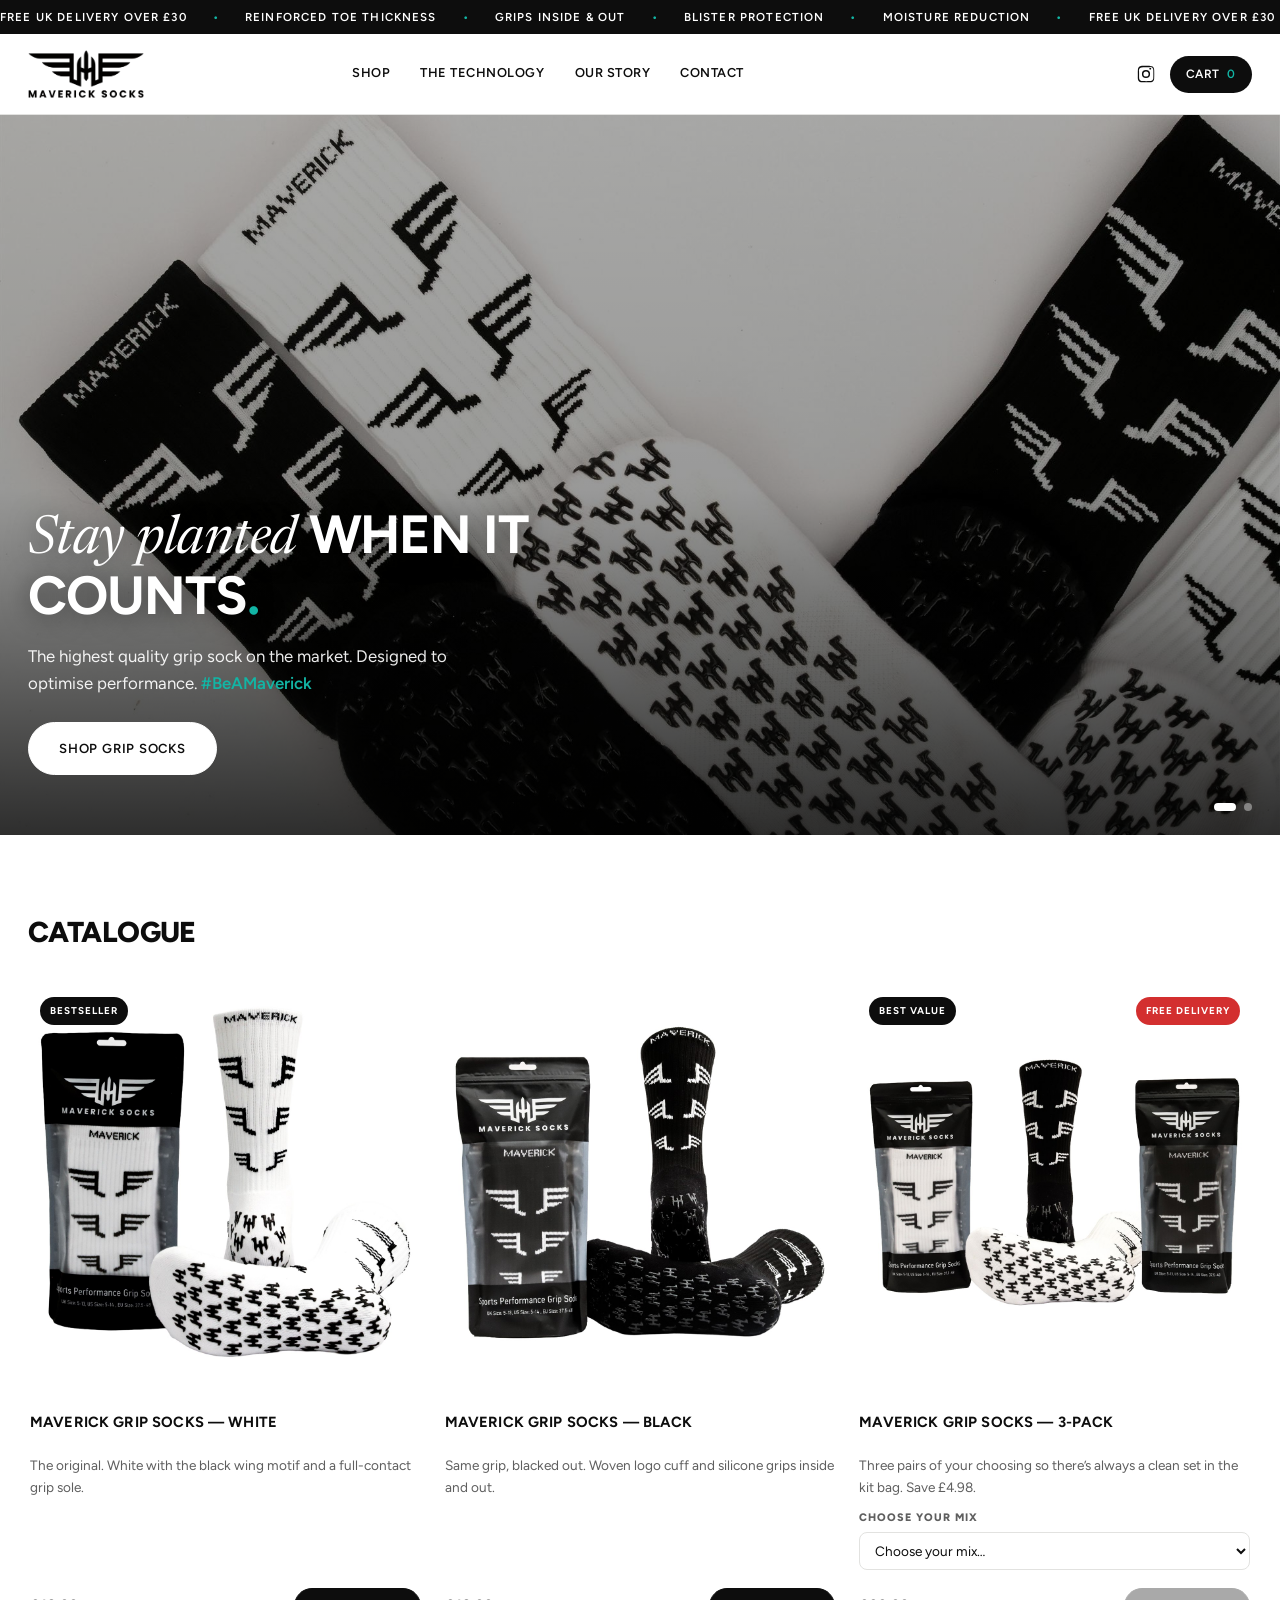
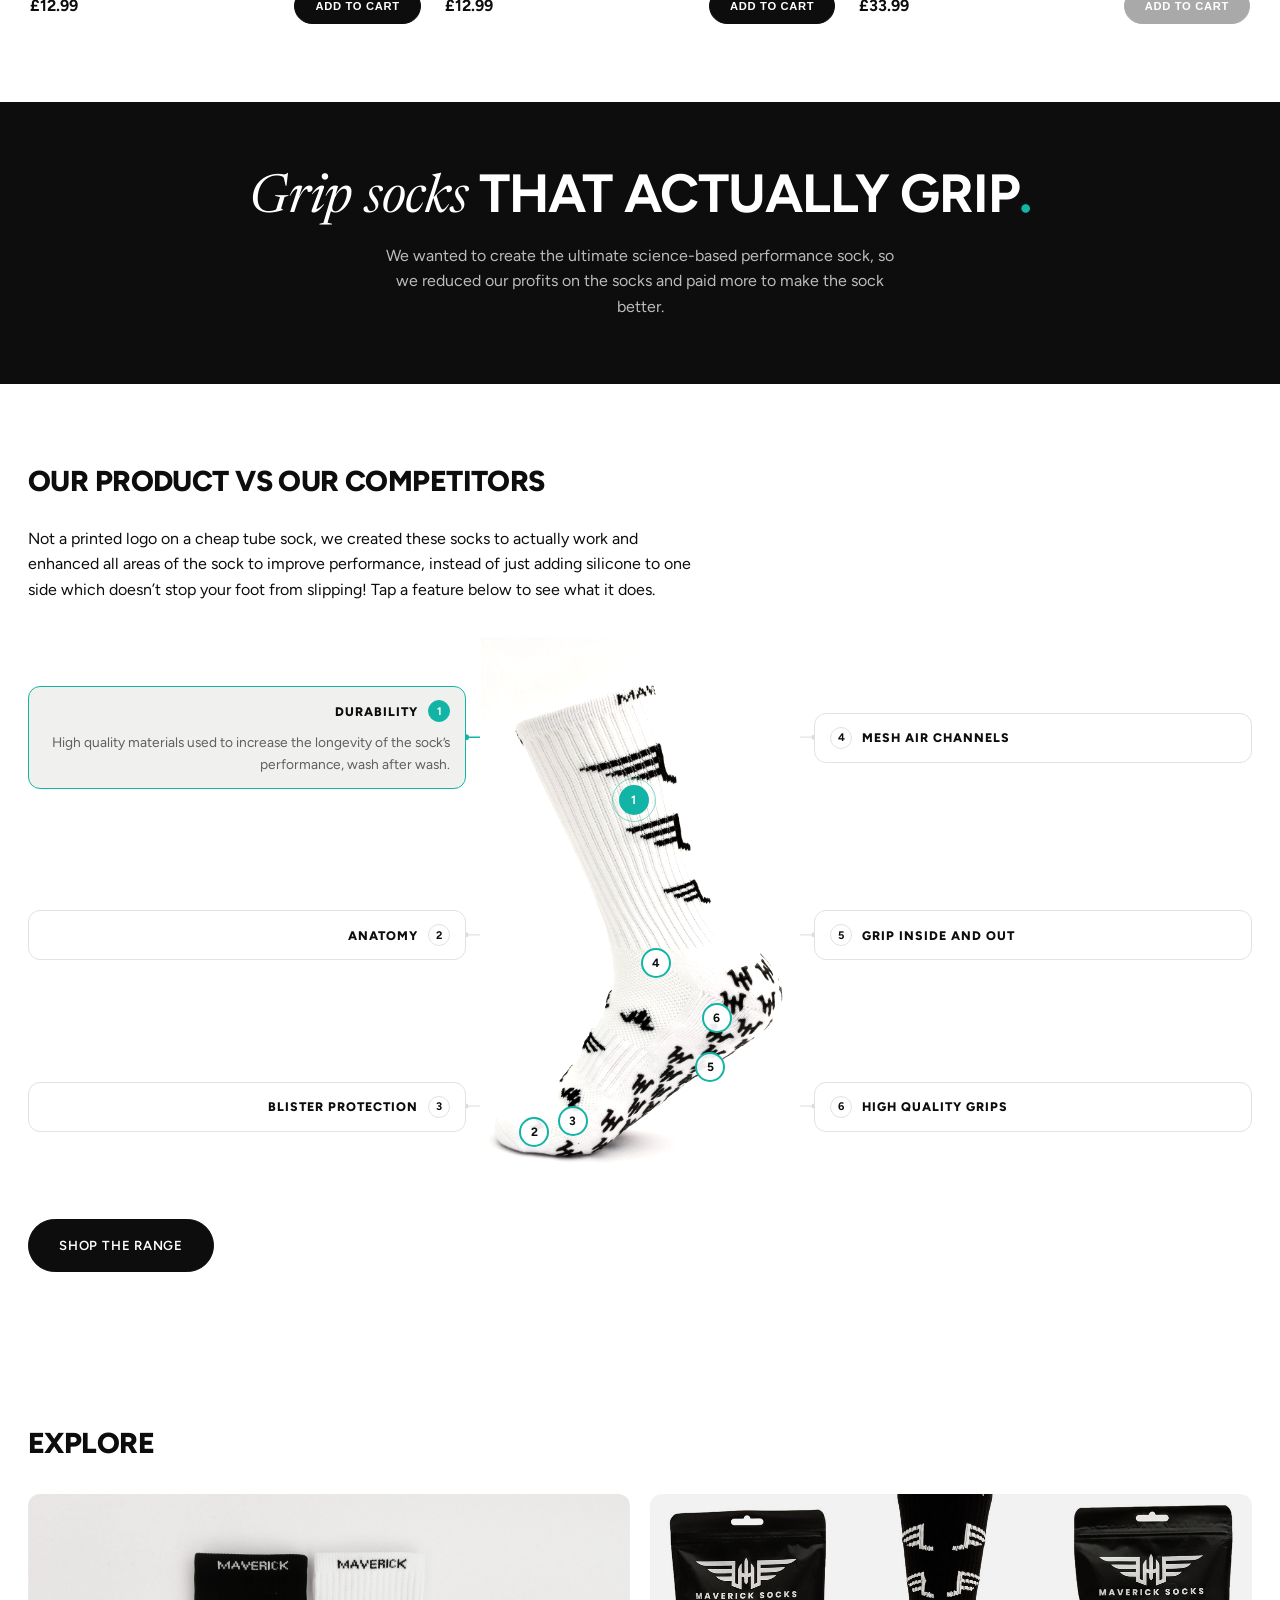
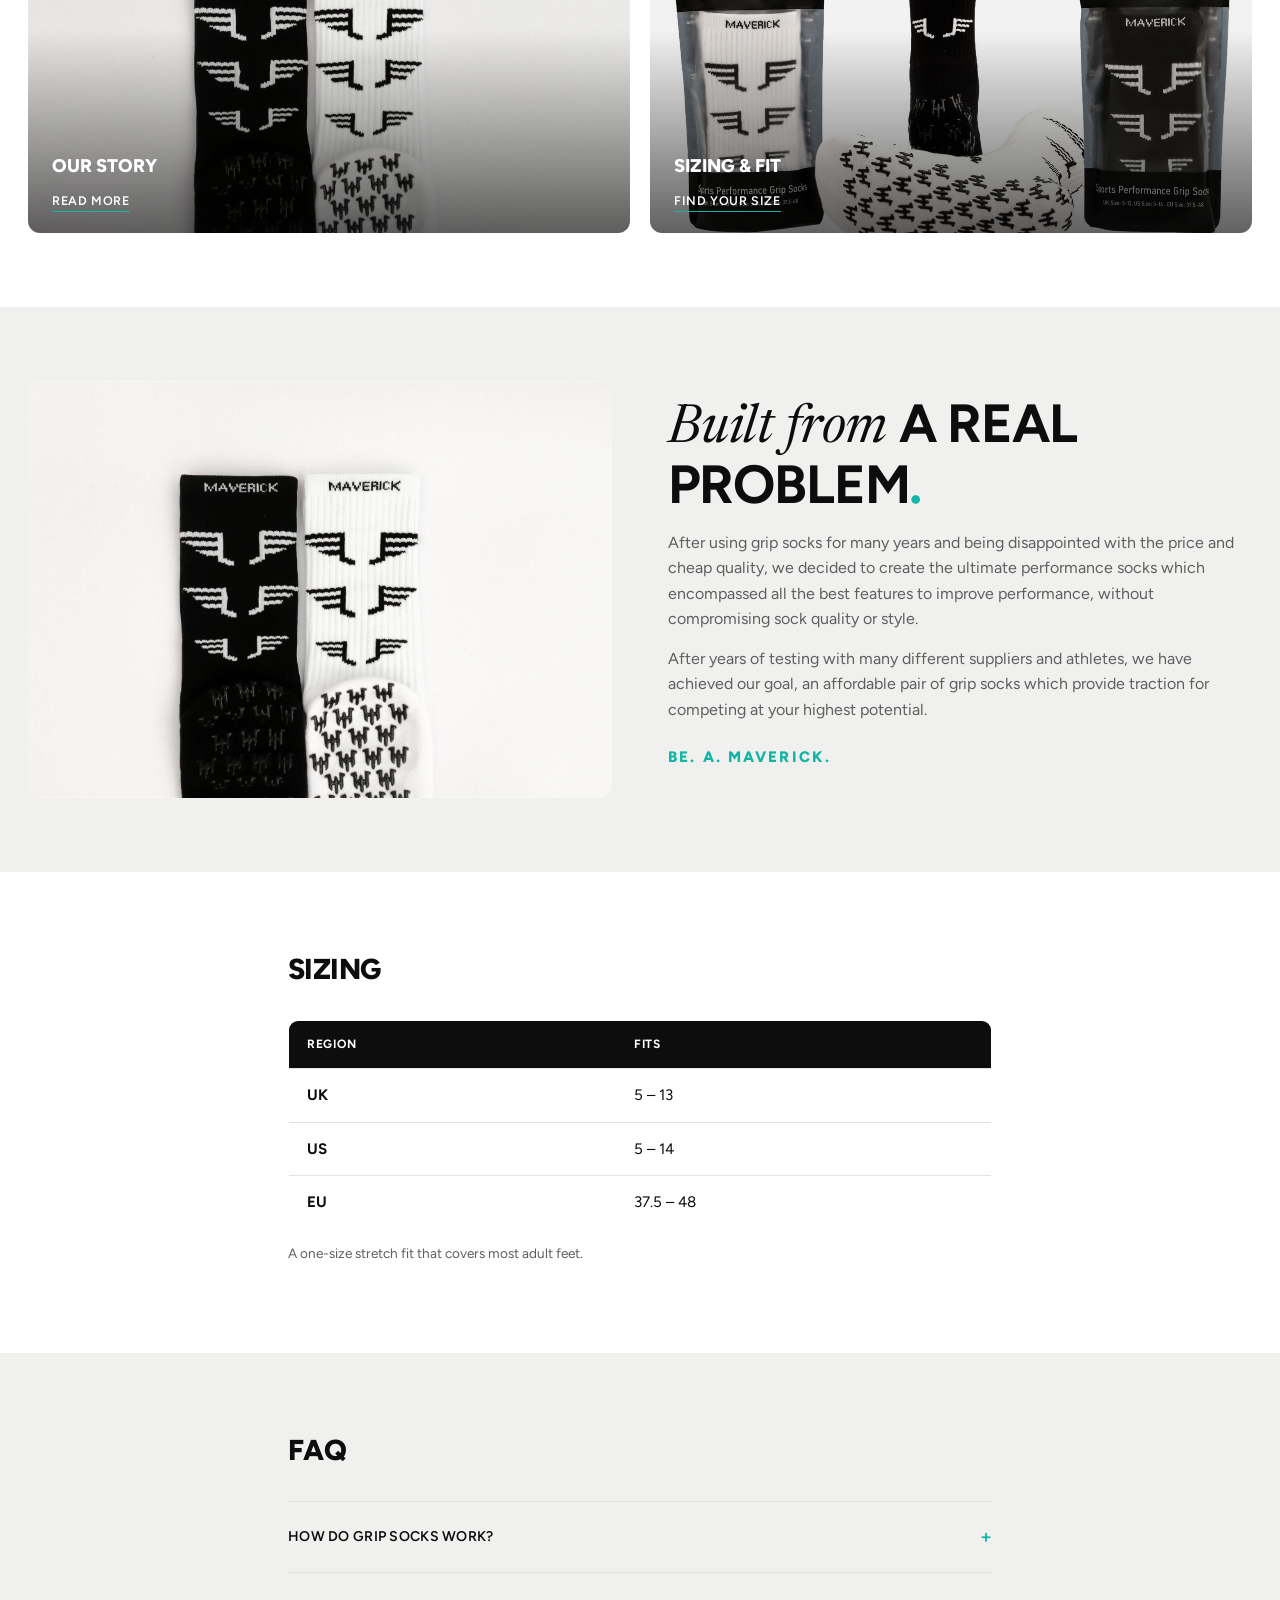
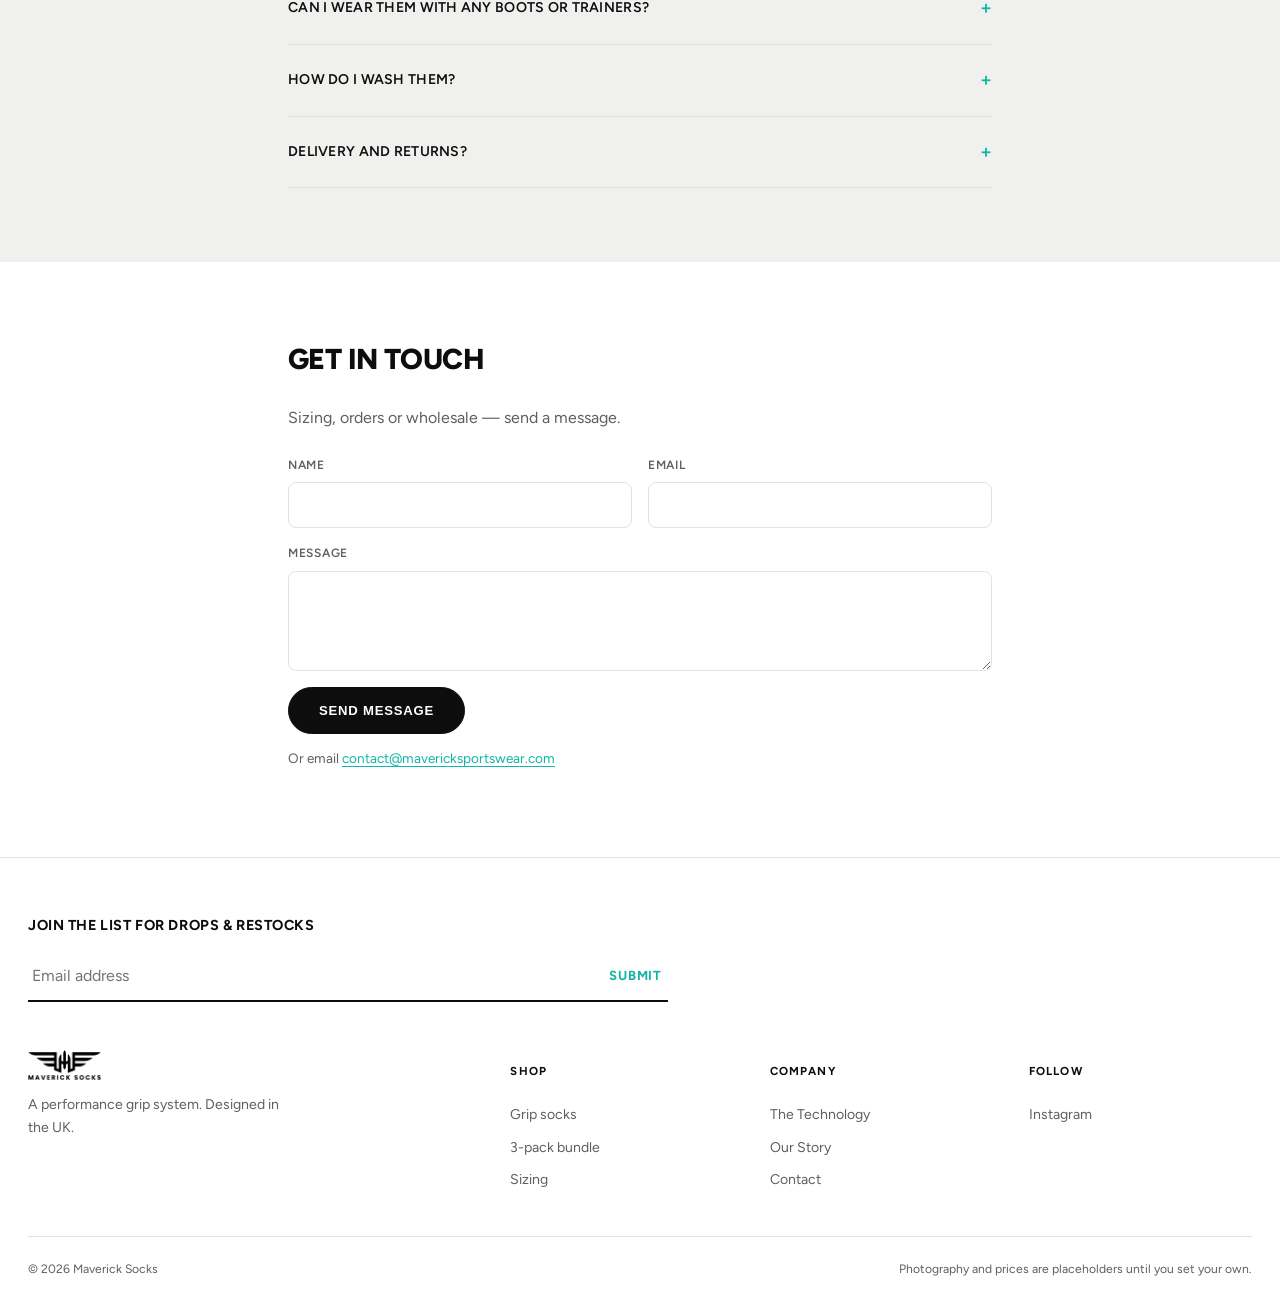
==== index.html @ 7f82ff3d "Flag free delivery on the 3-pack Red badge opposite 'Best value', so the postage saving is visible o" ====
<!DOCTYPE html>
<html lang="en">
<head>
  <meta charset="UTF-8" />
  <meta name="viewport" content="width=device-width, initial-scale=1.0" />
  <title>Maverick Socks — Performance Grip Socks</title>
  <meta name="description" content="Maverick Socks — a performance grip system for football, futsal and court. Grip inside and out, mesh air channels, reinforced toe and sole. One-size fit, UK 5–13." />
  <meta name="theme-color" content="#ffffff" />

  <meta property="og:type" content="website" />
  <meta property="og:title" content="Maverick Socks — Performance Grip Socks" />
  <meta property="og:description" content="A performance grip system. Grip inside and out, mesh air channels, reinforced toe and sole." />
  <meta property="og:image" content="assets/story.jpg" />

  <link rel="icon" type="image/png" href="assets/favicon.png?v=3" />
  <link rel="apple-touch-icon" href="assets/apple-touch-icon.png?v=3" />

  <link rel="preconnect" href="https://fonts.googleapis.com" />
  <link rel="preconnect" href="https://fonts.gstatic.com" crossorigin />
  <link href="https://fonts.googleapis.com/css2?family=Figtree:ital,wght@0,400;0,500;0,600;0,700;0,800;1,500&family=Newsreader:ital,opsz,wght@1,18..72,400;1,18..72,500&display=swap" rel="stylesheet" />


  <link rel="stylesheet" href="css/styles.css" />
</head>
<body id="top">
  <a class="skip-link" href="#range">Skip to shop</a>

  <div class="promo-ticker" aria-hidden="true">
    <div class="promo-track">
      <!-- Listed twice so the loop is seamless; the animation shifts by exactly 50%. -->
      <span>Free UK delivery over &pound;30</span><b>&bull;</b>
      <span>Reinforced toe thickness</span><b>&bull;</b>
      <span>Grips inside &amp; out</span><b>&bull;</b>
      <span>Blister protection</span><b>&bull;</b>
      <span>Moisture reduction</span><b>&bull;</b>
      <span>Free UK delivery over &pound;30</span><b>&bull;</b>
      <span>Reinforced toe thickness</span><b>&bull;</b>
      <span>Grips inside &amp; out</span><b>&bull;</b>
      <span>Blister protection</span><b>&bull;</b>
      <span>Moisture reduction</span><b>&bull;</b>
    </div>
  </div>

  <header class="site-header" id="siteHeader">
    <div class="container header-inner">
      <a class="brand" href="#top" aria-label="Maverick Socks home">
        <img class="brand-logo" src="assets/logo-black.png" alt="Maverick Socks" />
      </a>
      <nav class="main-nav" aria-label="Primary">
        <a href="#range">Shop</a>
        <a href="#technology">The Technology</a>
        <a href="#story">Our Story</a>
        <a href="#contact">Contact</a>
      </nav>
      <div class="header-actions">
        <a class="icon-link" href="https://www.instagram.com/maverick_sportswear/" target="_blank" rel="noopener" aria-label="Maverick Socks on Instagram">
          <svg viewBox="0 0 24 24" width="20" height="20" aria-hidden="true"><path fill="currentColor" d="M12 2.2c3.2 0 3.6 0 4.9.07 1.2.06 1.8.25 2.2.42.6.22 1 .48 1.4.9.42.4.68.8.9 1.4.17.4.36 1 .42 2.2.06 1.3.07 1.7.07 4.9s0 3.6-.07 4.9c-.06 1.2-.25 1.8-.42 2.2-.22.6-.48 1-.9 1.4-.4.42-.8.68-1.4.9-.4.17-1 .36-2.2.42-1.3.06-1.7.07-4.9.07s-3.6 0-4.9-.07c-1.2-.06-1.8-.25-2.2-.42-.6-.22-1-.48-1.4-.9-.42-.4-.68-.8-.9-1.4-.17-.4-.36-1-.42-2.2C2.2 15.6 2.2 15.2 2.2 12s0-3.6.07-4.9c.06-1.2.25-1.8.42-2.2.22-.6.48-1 .9-1.4.4-.42.8-.68 1.4-.9.4-.17 1-.36 2.2-.42C8.4 2.2 8.8 2.2 12 2.2Zm0 1.8c-3.1 0-3.5 0-4.7.07-.9.04-1.4.2-1.7.33-.43.17-.74.37-1.06.7-.32.31-.52.62-.7 1.05-.13.3-.29.8-.33 1.7C3.7 8.5 3.7 8.9 3.7 12s0 3.5.07 4.7c.04.9.2 1.4.33 1.7.17.43.37.74.7 1.06.31.32.62.52 1.05.7.3.13.8.29 1.7.33 1.2.06 1.6.07 4.7.07s3.5 0 4.7-.07c.9-.04 1.4-.2 1.7-.33.43-.17.74-.37 1.06-.7.32-.31.52-.62.7-1.05.13-.3.29-.8.33-1.7.06-1.2.07-1.6.07-4.7s0-3.5-.07-4.7c-.04-.9-.2-1.4-.33-1.7a2.9 2.9 0 0 0-.7-1.06 2.9 2.9 0 0 0-1.05-.7c-.3-.13-.8-.29-1.7-.33C15.5 4 15.1 4 12 4Zm0 3.1a4.9 4.9 0 1 1 0 9.8 4.9 4.9 0 0 1 0-9.8Zm0 8a3.1 3.1 0 1 0 0-6.2 3.1 3.1 0 0 0 0 6.2Zm5.1-8.4a1.15 1.15 0 1 1 0-2.3 1.15 1.15 0 0 1 0 2.3Z"/></svg>
        </a>
        <button class="cart-btn" type="button" data-cart-open aria-label="Open cart">
          <span>Cart</span><span class="cart-count" data-cart-count>0</span>
        </button>
        <button class="nav-toggle" id="navToggle" type="button" aria-expanded="false" aria-controls="mobileNav" aria-label="Menu">
          <span></span><span></span><span></span>
        </button>
      </div>
    </div>
    <div class="mobile-nav" id="mobileNav" hidden>
      <a href="#range">Shop</a>
      <a href="#technology">The Technology</a>
      <a href="#story">Our Story</a>
      <a href="#contact">Contact</a>
    </div>
  </header>

  <main>
    <!-- Hero -->
    <section class="hero" data-hero>
      <div class="hero-slides">
        <img class="hero-bg is-active" src="assets/hero-1.jpg" alt="" />
        <img class="hero-bg" src="assets/hero-2.jpg" alt="" loading="lazy" />
      </div>
      <div class="hero-grad"></div>
      <div class="container hero-inner">
        <h1 class="headline headline--light">
          <em>Stay planted</em> <b>when it counts<span class="dot">.</span></b>
        </h1>
        <p class="hero-sub">The highest quality grip sock on the market. Designed to optimise performance. <span class="hashtag">#BeAMaverick</span></p>
        <a class="btn btn--light" href="#range">Shop grip socks</a>
      </div>
      <div class="hero-dots" aria-hidden="true">
        <button type="button" class="is-active" data-slide="0"></button>
        <button type="button" data-slide="1"></button>
      </div>
    </section>

    <!-- Catalogue carousel -->
    <section class="section" id="range">
      <div class="container">
        <div class="carousel-head">
          <h2 class="section-title">Catalogue</h2>
          <div class="carousel-ctrl">
            <button class="c-arrow" data-dir="-1" aria-label="Previous">&#8592;</button>
            <button class="c-arrow" data-dir="1" aria-label="Next">&#8594;</button>
          </div>
        </div>
      </div>
      <div class="carousel" data-carousel>
        <!-- Product cards are static markup on purpose: the data-item-* attributes below are
             the single source of truth for the cart (js/cart.js reads them), and they stay
             crawlable by a hosted checkout that validates orders server-side. -->
        <div class="carousel-track" id="productTrack">
          <article class="product-card">
            <div class="product-media">
              <span class="product-badge">Bestseller</span>
              <img src="assets/product-white.jpg?v=2" alt="White Maverick grip socks with packaging and the grip sole" loading="lazy" width="600" height="600" />
            </div>
            <div class="product-body">
              <h3>Maverick Grip Socks &mdash; White</h3>
              <p class="product-blurb">The original. White with the black wing motif and a full-contact grip sole.</p>
              <div class="product-foot">
                <span class="product-price">&pound;12.99</span>
                <button type="button" class="btn btn--dark buy-btn" data-add-to-cart
                  data-item-id="mav-grip-white"
                  data-item-name="Maverick Grip Socks &mdash; White"
                  data-item-price="12.99"
                  data-item-url="/"
                  data-item-description="The original. White with the black wing motif and a full-contact grip sole."
                  data-item-image="https://mavericksportswear.com/assets/product-white.jpg"
                  data-item-max-quantity="10">Add to cart</button>
              </div>
            </div>
          </article>

          <article class="product-card">
            <div class="product-media">
              <img src="assets/product-black.jpg?v=2" alt="Black Maverick grip socks with packaging and the grip sole" loading="lazy" width="600" height="600" />
            </div>
            <div class="product-body">
              <h3>Maverick Grip Socks &mdash; Black</h3>
              <p class="product-blurb">Same grip, blacked out. Woven logo cuff and silicone grips inside and out.</p>
              <div class="product-foot">
                <span class="product-price">&pound;12.99</span>
                <button type="button" class="btn btn--dark buy-btn" data-add-to-cart
                  data-item-id="mav-grip-black"
                  data-item-name="Maverick Grip Socks &mdash; Black"
                  data-item-price="12.99"
                  data-item-url="/"
                  data-item-description="Same grip, blacked out. Woven logo cuff and silicone grips inside and out."
                  data-item-image="https://mavericksportswear.com/assets/product-black.jpg"
                  data-item-max-quantity="10">Add to cart</button>
              </div>
            </div>
          </article>

          <article class="product-card">
            <div class="product-media">
              <span class="product-badge">Best value</span>
              <!-- Only the 3-pack clears the £30 threshold, so only it carries this. -->
              <span class="product-badge product-badge--free">Free delivery</span>
              <img src="assets/product-3pack.jpg?v=2" alt="Three pairs of Maverick grip socks with packaging" loading="lazy" width="600" height="600" />
            </div>
            <div class="product-body">
              <h3>Maverick Grip Socks &mdash; 3-Pack</h3>
              <p class="product-blurb">Three pairs of your choosing so there&rsquo;s always a clean set in the kit bag. Save &pound;4.98.</p>

              <!-- Two colours across three pairs gives exactly four mixes, so a plain
                   select covers every case. Each option is its own product id, matched
                   in products.json, so the mix reaches Stripe and the order. -->
              <label class="variant-label" for="packMix">Choose your mix</label>
              <select class="variant-select" id="packMix">
                <option value="" selected disabled>Choose your mix&hellip;</option>
                <option value="mav-grip-3pack-3w" data-name="Maverick Grip Socks &mdash; 3-Pack (3 White)">3 &times; White</option>
                <option value="mav-grip-3pack-2w1b" data-name="Maverick Grip Socks &mdash; 3-Pack (2 White, 1 Black)">2 &times; White, 1 &times; Black</option>
                <option value="mav-grip-3pack-1w2b" data-name="Maverick Grip Socks &mdash; 3-Pack (1 White, 2 Black)">1 &times; White, 2 &times; Black</option>
                <option value="mav-grip-3pack-3b" data-name="Maverick Grip Socks &mdash; 3-Pack (3 Black)">3 &times; Black</option>
              </select>

              <div class="product-foot">
                <span class="product-price">&pound;33.99</span>
                <!-- Starts disabled, so it stays un-addable even if the script fails.
                     cart.js enables it once a mix is picked. -->
                <button type="button" class="btn btn--dark buy-btn" data-add-to-cart disabled
                  data-variant-from="packMix"
                  data-item-id="mav-grip-3pack"
                  data-item-name="Maverick Grip Socks &mdash; 3-Pack"
                  data-item-price="33.99"
                  data-item-url="/"
                  data-item-description="Three pairs of your choosing so there&rsquo;s always a clean set in the kit bag. Save &pound;4.98."
                  data-item-image="https://mavericksportswear.com/assets/product-3pack.jpg"
                  data-item-max-quantity="10">Add to cart</button>
              </div>
            </div>
          </article>
        </div>
      </div>
      <div class="container">
        <div class="carousel-bar"><span data-carousel-bar></span></div>
        <p class="store-note" id="storeNote">
          <strong>Checkout isn&rsquo;t connected yet.</strong>
          Add what you like to the cart &mdash; card payments are being switched on shortly.
        </p>
      </div>
    </section>

    <!-- Promo band -->
    <section class="band">
      <div class="container">
        <p class="headline headline--band"><em>Grip socks</em> <b>that actually grip<span class="dot">.</span></b></p>
        <p class="band-sub">We wanted to create the ultimate science-based performance sock, so we reduced our profits on the socks and paid more to make the sock better.</p>
      </div>
    </section>

    <!-- The Technology -->
    <section id="technology">
      <div class="section">
        <div class="container">
          <div class="carousel-head"><h2 class="section-title">Our product vs our competitors</h2></div>
          <p class="section-lead section-lead--dark">Not a printed logo on a cheap tube sock, we created these socks to actually work and enhanced all areas of the sock to improve performance, instead of just adding silicone to one side which doesn&rsquo;t stop your foot from slipping! Tap a feature below to see what it does.</p>


          <div class="radial" id="radial">
            <svg class="radial-wires" id="radialWires" aria-hidden="true"></svg>
            <div class="radial-stage">
              <img src="assets/tech-sock.jpg" alt="Maverick grip sock" width="900" height="1532" />
              <div id="pinLayer"></div>
            </div>
          </div>

          <div class="tech-cta"><a class="btn btn--dark" href="#range">Shop the range</a></div>
        </div>
      </div>
    </section>

    <!-- Collections -->
    <section class="section">
      <div class="container">
        <div class="carousel-head"><h2 class="section-title">Explore</h2></div>
        <div class="collection-grid">
          <a class="collection-card" href="#story">
            <img src="assets/story.jpg" alt="" loading="lazy" />
            <div class="collection-copy">
              <h3>Our Story</h3>
              <span class="link-arrow">Read more</span>
            </div>
          </a>
          <a class="collection-card" href="#sizing">
            <img src="assets/product-3pack.jpg" alt="" loading="lazy" />
            <div class="collection-copy">
              <h3>Sizing &amp; fit</h3>
              <span class="link-arrow">Find your size</span>
            </div>
          </a>
        </div>
      </div>
    </section>

    <!-- Our Story -->
    <section class="section section--panel" id="story">
      <div class="container split">
        <div class="split-media"><img src="assets/story.jpg" alt="Maverick Socks black and white grip socks" /></div>
        <div class="split-copy">
          <h2 class="headline"><em>Built from</em> <b>a real problem<span class="dot">.</span></b></h2>
          <p>After using grip socks for many years and being disappointed with the price and cheap quality, we decided to create the ultimate performance socks which encompassed all the best features to improve performance, without compromising sock quality or style.</p>
          <p>After years of testing with many different suppliers and athletes, we have achieved our goal, an affordable pair of grip socks which provide traction for competing at your highest potential.</p>
          <p class="story-slogan">Be. A. Maverick.</p>
        </div>
      </div>
    </section>

    <!-- Sizing -->
    <section class="section" id="sizing">
      <div class="container narrow">
        <div class="carousel-head"><h2 class="section-title">Sizing</h2></div>
        <table class="size-table">
          <thead><tr><th>Region</th><th>Fits</th></tr></thead>
          <tbody>
            <tr><td>UK</td><td>5 &ndash; 13</td></tr>
            <tr><td>US</td><td>5 &ndash; 14</td></tr>
            <tr><td>EU</td><td>37.5 &ndash; 48</td></tr>
          </tbody>
        </table>
        <p class="fine">A one-size stretch fit that covers most adult feet.</p>
      </div>
    </section>

    <!-- FAQ -->
    <section class="section section--panel" id="faq">
      <div class="container narrow">
        <div class="carousel-head"><h2 class="section-title">FAQ</h2></div>
        <div class="faq">
          <details>
            <summary>How do grip socks work?</summary>
            <p>Silicone pads inside the sock stop your foot sliding in the boot; pads on the outside grip the boot&rsquo;s footbed. Less slip, sharper turns, better power transfer.</p>
          </details>
          <details>
            <summary>Can I wear them with any boots or trainers?</summary>
            <p>Yes &mdash; instead of or underneath your team sock, with football boots, futsal shoes, trainers and court shoes.</p>
          </details>
          <details>
            <summary>How do I wash them?</summary>
            <p>Machine wash cold at 30&deg;C inside out, don&rsquo;t iron the grips, air dry, skip the fabric softener so the grips stay tacky.</p>
          </details>
          <details>
            <summary>Delivery and returns?</summary>
            <p>Flat-rate UK delivery, free over &pound;30. Unworn socks in original packaging can be returned within 30 days.</p>
          </details>
        </div>
      </div>
    </section>

    <!-- Contact -->
    <section class="section" id="contact">
      <div class="container narrow">
        <div class="carousel-head"><h2 class="section-title">Get in touch</h2></div>
        <p class="section-lead">Sizing, orders or wholesale &mdash; send a message.</p>
        <form class="contact-form" name="contact" method="POST" action="/thanks.html" data-netlify="true" netlify-honeypot="bot-field">
          <input type="hidden" name="form-name" value="contact" />
          <p class="hp"><label>Leave this empty <input name="bot-field" /></label></p>
          <div class="field-row">
            <label>Name<input type="text" name="name" required /></label>
            <label>Email<input type="email" name="email" required /></label>
          </div>
          <label>Message<textarea name="message" rows="4" required></textarea></label>
          <button class="btn btn--dark" type="submit">Send message</button>
        </form>
        <p class="fine">Or email <a href="mailto:contact@mavericksportswear.com">contact@mavericksportswear.com</a></p>
      </div>
    </section>
  </main>

  <footer class="site-footer">
    <div class="container">
      <form class="footer-newsletter" name="newsletter" method="POST" action="/thanks.html" data-netlify="true" netlify-honeypot="bot-field">
        <input type="hidden" name="form-name" value="newsletter" />
        <p class="hp"><label>Leave this empty <input name="bot-field" /></label></p>
        <label for="nl">Join the list for drops &amp; restocks</label>
        <div class="nl-row">
          <input id="nl" type="email" name="email" placeholder="Email address" required />
          <button type="submit">Submit</button>
        </div>
      </form>
      <div class="footer-grid">
        <div class="footer-brand">
          <img class="brand-logo" src="assets/logo-black.png" alt="Maverick Socks" />
          <p>A performance grip system. Designed in the UK.</p>
        </div>
        <nav aria-label="Shop"><h3>Shop</h3><a href="#range">Grip socks</a><a href="#range">3-pack bundle</a><a href="#sizing">Sizing</a></nav>
        <nav aria-label="Company"><h3>Company</h3><a href="#technology">The Technology</a><a href="#story">Our Story</a><a href="#contact">Contact</a></nav>
        <div class="footer-social"><h3>Follow</h3><a href="https://www.instagram.com/maverick_sportswear/" target="_blank" rel="noopener">Instagram</a></div>
      </div>
      <div class="footer-legal">
        <p>&copy; <span id="year">2026</span> Maverick Socks</p>
        <p>Photography and prices are placeholders until you set your own.</p>
      </div>
    </div>
  </footer>

  <script src="js/cart.js"></script>
  <script src="js/main.js"></script>
</body>
</html>
---- css/styles.css ----
/* ============================================================
   Maverick Socks — light editorial storefront
   ============================================================ */

:root {
  --paper: #ffffff;
  --ink: #0d0d0d;
  --ink-dim: #5f5f5f;
  --panel: #f0f0ef;
  --panel-2: #e6e6e4;
  --line: #e2e2e0;
  --band: #0d0d0d;
  --accent: #12b5a5;
  /* Deal flag only. Dark enough to keep white text readable at badge size. */
  --sale: #d32f2f;
  --header-h: 80px;
  --container: 1280px;
  --ease: cubic-bezier(0.22, 1, 0.36, 1);
  --sans: "Figtree", system-ui, -apple-system, "Segoe UI", Roboto, Helvetica, Arial, sans-serif;
  --serif: "Newsreader", Georgia, "Times New Roman", serif;
}

* { box-sizing: border-box; }
[hidden] { display: none !important; }
.hp { position: absolute; left: -9999px; width: 1px; height: 1px; overflow: hidden; }

html { scroll-behavior: smooth; scroll-padding-top: calc(var(--header-h) + 28px); }
body {
  margin: 0;
  background: var(--paper);
  color: var(--ink);
  font-family: var(--sans);
  line-height: 1.6;
  -webkit-font-smoothing: antialiased;
}
img { max-width: 100%; display: block; }
a { color: inherit; text-decoration: none; }
::selection { background: var(--accent); color: #fff; }

.container { width: 100%; max-width: var(--container); margin: 0 auto; padding: 0 28px; }
.container.narrow { max-width: 760px; }

.skip-link { position: absolute; left: -9999px; }
.skip-link:focus { position: fixed; left: 12px; top: 12px; z-index: 300; background: var(--ink); color: #fff; padding: 10px 16px; }

/* ---------- Headline system (serif italic + bold sans) ---------- */
.headline {
  font-weight: 800;
  font-size: clamp(1.9rem, 4.2vw, 3.4rem);
  line-height: 1.02;
  letter-spacing: -0.02em;
  text-transform: uppercase;
  margin: 0;
}
.headline em {
  font-family: var(--serif);
  font-style: italic;
  font-weight: 400;
  text-transform: none;
  letter-spacing: -0.01em;
}
.headline .dot { color: var(--accent); }
.headline--light { color: #fff; text-shadow: 0 2px 26px rgba(0, 0, 0, 0.55); }
.headline--band { color: #fff; }

/* ---------- Buttons ---------- */
.btn {
  display: inline-flex; align-items: center; justify-content: center;
  font-weight: 600; font-size: 0.82rem; letter-spacing: 0.06em; text-transform: uppercase;
  padding: 15px 30px; border-radius: 999px; border: 1.5px solid var(--ink); cursor: pointer;
  transition: background-color 0.16s var(--ease), color 0.16s var(--ease), border-color 0.16s var(--ease);
}
.btn--dark { background: var(--ink); color: #fff; }
.btn--dark:hover { background: var(--accent); border-color: var(--accent); }
.btn:disabled { opacity: 0.35; cursor: not-allowed; }
.btn--dark:disabled:hover { background: var(--ink); border-color: var(--ink); }
.btn--light { background: #fff; color: var(--ink); border-color: #fff; }
.btn--light:hover { background: transparent; color: #fff; }

/* ---------- Promo ticker ---------- */
.promo-ticker { background: var(--band); color: #fff; overflow: hidden; padding: 8px 0; }
.promo-track {
  display: flex; gap: 26px; width: max-content;
  font-size: 0.72rem; font-weight: 600; letter-spacing: 0.1em; text-transform: uppercase;
  animation: ticker 42s linear infinite;
}
.promo-track b { color: var(--accent); }
/* Travels left to right. Starting at -50% and ending at 0 scrolls that way while
   still looping seamlessly, because the message list is duplicated in the markup. */
@keyframes ticker { from { transform: translateX(-50%); } to { transform: translateX(0); } }

/* ---------- Header ---------- */
.site-header {
  position: sticky; top: 0; z-index: 100;
  background: var(--paper); border-bottom: 1px solid var(--line);
}
.header-inner { height: var(--header-h); display: flex; align-items: center; gap: 24px; }
.brand { display: inline-flex; align-items: center; }
.brand-logo { height: 48px; width: auto; }
.main-nav { display: flex; gap: 30px; margin: 0 auto; }
.main-nav a {
  font-size: 0.8rem; font-weight: 600; letter-spacing: 0.04em; text-transform: uppercase;
  padding: 8px 0; border-bottom: 2px solid transparent;
}
.main-nav a:hover { border-color: var(--ink); }
.header-actions { display: flex; align-items: center; gap: 14px; margin-left: auto; }
.icon-link { display: inline-flex; color: var(--ink); }
.icon-link:hover { color: var(--accent); }
.cart-btn {
  display: inline-flex; align-items: center; gap: 8px;
  background: var(--ink); color: #fff; border: 0; border-radius: 999px;
  padding: 9px 16px; font: inherit; font-size: 0.75rem; font-weight: 600;
  letter-spacing: 0.04em; text-transform: uppercase; cursor: pointer;
}
.cart-count { color: var(--accent); }

.nav-toggle { display: none; flex-direction: column; gap: 5px; width: 40px; height: 40px; align-items: center; justify-content: center; background: transparent; border: 0; cursor: pointer; }
.nav-toggle span { display: block; width: 22px; height: 2px; background: var(--ink); transition: transform 0.2s var(--ease), opacity 0.2s var(--ease); }
body.nav-open .nav-toggle span:nth-child(1) { transform: translateY(7px) rotate(45deg); }
body.nav-open .nav-toggle span:nth-child(2) { opacity: 0; }
body.nav-open .nav-toggle span:nth-child(3) { transform: translateY(-7px) rotate(-45deg); }
.mobile-nav { display: none; flex-direction: column; background: var(--paper); border-top: 1px solid var(--line); }
.mobile-nav a { padding: 16px 28px; font-weight: 600; text-transform: uppercase; letter-spacing: 0.04em; font-size: 0.85rem; border-bottom: 1px solid var(--line); }

/* ---------- Hero ---------- */
.hero { position: relative; min-height: min(82vh, 720px); display: flex; align-items: flex-end; overflow: hidden; }
.hero-slides { position: absolute; inset: 0; }
.hero-bg { position: absolute; inset: 0; width: 100%; height: 100%; object-fit: cover; opacity: 0; transition: opacity 0.9s var(--ease); }
.hero-bg.is-active { opacity: 1; }
.hero-grad { position: absolute; inset: 0; background: linear-gradient(0deg, rgba(0,0,0,0.82) 0%, rgba(0,0,0,0.4) 48%, rgba(0,0,0,0.34) 100%); }
.hero-inner { position: relative; padding-bottom: 60px; padding-top: 40px; }
.hero .headline { max-width: 16ch; margin-bottom: 20px; }
.hero-sub { color: rgba(255,255,255,0.92); font-size: 1.05rem; max-width: 44ch; margin: 0 0 26px; }
.hero-sub .hashtag { color: var(--accent); font-weight: 600; white-space: nowrap; }
.hero-dots { position: absolute; right: 28px; bottom: 24px; display: flex; gap: 8px; z-index: 2; }
.hero-dots button { width: 8px; height: 8px; border-radius: 999px; border: 0; padding: 0; background: rgba(255,255,255,0.4); cursor: pointer; transition: background-color 0.2s var(--ease), width 0.2s var(--ease); }
.hero-dots button.is-active { background: #fff; width: 22px; }

/* ---------- Sections ---------- */
.section { padding: 74px 0; }
.section--tight { padding: 46px 0 74px; }
.section--panel { background: var(--panel); }
.section-lead { color: var(--ink-dim); margin: -6px 0 26px; }
.section-lead--dark { color: var(--ink); max-width: 68ch; }

.carousel-head { display: flex; align-items: center; justify-content: space-between; gap: 20px; margin-bottom: 28px; }
.section-title { font-size: clamp(1.3rem, 2.4vw, 1.8rem); font-weight: 800; letter-spacing: -0.02em; text-transform: uppercase; margin: 0; }
.carousel-ctrl { display: flex; gap: 8px; }
.c-arrow {
  width: 42px; height: 42px; border-radius: 999px; border: 1.5px solid var(--line);
  background: #fff; font-size: 1rem; cursor: pointer; color: var(--ink);
  transition: border-color 0.15s var(--ease), background-color 0.15s var(--ease);
}
.c-arrow:hover { border-color: var(--ink); }
.c-arrow:disabled { opacity: 0.3; cursor: default; }

/* ---------- Carousel (product range) ---------- */
.carousel { overflow: hidden; }
.carousel-track {
  display: grid; grid-auto-flow: column; grid-auto-columns: minmax(280px, 1fr);
  gap: 20px; overflow-x: auto;
  /* proximity, not mandatory: mandatory forces the track to rest on a snap point, so a
     short or slow swipe gets dragged back and reads as "the scroll didn't work". */
  scroll-snap-type: x proximity;
  /* Keeps a sideways swipe inside the carousel instead of leaking into Safari's
     back-navigation gesture, which is what steals the swipe on iPhone. */
  overscroll-behavior-x: contain;
  -webkit-overflow-scrolling: touch;
  /* Without this, a snapped card jams against the viewport edge and ignores the gutter. */
  scroll-padding-left: 28px;
  padding: 2px 28px 4px; max-width: var(--container); margin: 0 auto;
  scrollbar-width: none;
}
.carousel-track::-webkit-scrollbar { display: none; }
.carousel-bar { height: 2px; background: var(--line); margin: 22px 0 0; position: relative; overflow: hidden; }
.carousel-bar span { position: absolute; left: 0; top: 0; height: 100%; width: 30%; background: var(--ink); transition: transform 0.15s linear, width 0.15s linear; }

.product-card { scroll-snap-align: start; display: flex; flex-direction: column; }
.product-media { position: relative; background: var(--panel); aspect-ratio: 1 / 1; overflow: hidden; border-radius: 10px; }
.product-media img { width: 100%; height: 100%; object-fit: cover; transition: transform 0.5s var(--ease); }
.product-card:hover .product-media img { transform: scale(1.04); }
.product-badge {
  position: absolute; top: 12px; left: 12px; background: var(--ink); color: #fff;
  font-size: 0.62rem; font-weight: 700; letter-spacing: 0.1em; text-transform: uppercase;
  padding: 6px 10px; border-radius: 999px;
}
/* Sits opposite "Best value" so the two flags never collide, even on a phone. */
.product-badge--free { left: auto; right: 12px; background: var(--sale); }

.product-body { padding: 16px 2px 0; display: flex; flex-direction: column; gap: 6px; flex: 1; }
.product-body h3 { font-size: 0.92rem; font-weight: 700; text-transform: uppercase; letter-spacing: 0.01em; }
.product-blurb { margin: 0; color: var(--ink-dim); font-size: 0.85rem; flex: 1; }
.variant-label { font-size: 0.68rem; font-weight: 800; letter-spacing: 0.09em; text-transform: uppercase; color: var(--ink-dim); margin-top: 4px; }
.variant-select {
  width: 100%; font: inherit; font-size: 0.85rem; color: var(--ink);
  background: var(--paper); border: 1px solid var(--line); border-radius: 8px;
  padding: 9px 11px; cursor: pointer;
}
.variant-select:hover { border-color: var(--ink-dim); }
.variant-select:focus-visible { outline: 2px solid var(--accent); outline-offset: 1px; }

.product-foot { display: flex; align-items: center; justify-content: space-between; gap: 12px; margin-top: 12px; }
.product-price { font-weight: 700; font-size: 1rem; }
.buy-btn { padding: 11px 20px; font-size: 0.7rem; }

.store-note { margin: 22px 0 0; padding: 14px 16px; border: 1px dashed var(--line); background: var(--panel); font-size: 0.86rem; color: var(--ink-dim); }
.store-note strong { color: var(--ink); }
.store-note code { background: var(--ink); color: #fff; padding: 1px 6px; font-size: 0.85em; }

/* ---------- Promo band ---------- */
.band { background: var(--band); color: #fff; padding: 64px 0; text-align: center; }
.band .headline { justify-content: center; }
.band-sub { color: rgba(255,255,255,0.72); margin: 16px auto 0; max-width: 52ch; }

/* ---------- The Technology: annotated sock diagram ---------- */
.radial {
  display: grid;
  grid-template-columns: minmax(0, 1fr) minmax(250px, 320px) minmax(0, 1fr);
  gap: 22px 14px;
  align-items: center;
  margin-top: 34px;
  position: relative;
}
.radial-wires { position: absolute; inset: 0; width: 100%; height: 100%; pointer-events: none; z-index: 0; }
.radial > div { position: relative; z-index: 1; }
.radial-stage { grid-column: 2; grid-row: 1 / 4; position: relative; }
/* The photo's background sits at 239-255 while the sock's white is ~229, so a small
   brightness lift clips the backdrop to pure white and drops the sock out of its box. */
.radial-stage img { display: block; width: 100%; height: auto; filter: brightness(1.07); }

.pin {
  position: absolute;
  width: 30px; height: 30px;
  transform: translate(-50%, -50%);
  border-radius: 50%;
  border: 2px solid var(--accent);
  background: rgba(255, 255, 255, 0.92);
  color: var(--ink);
  font: 700 12px/1 var(--sans);
  cursor: pointer; padding: 0;
  display: grid; place-items: center;
  transition: background 0.18s var(--ease), color 0.18s var(--ease), transform 0.18s var(--ease);
}
.pin:hover { transform: translate(-50%, -50%) scale(1.12); }
.pin[aria-expanded="true"] { background: var(--accent); color: #fff; }
.pin[aria-expanded="true"]::after {
  content: ""; position: absolute; inset: -9px;
  border-radius: 50%; border: 1px solid var(--accent); opacity: 0.5;
}

.fbox {
  width: 100%; text-align: left;
  background: var(--paper);
  border: 1px solid var(--line); border-radius: 12px;
  padding: 13px 15px; cursor: pointer;
  font-family: var(--sans); color: var(--ink);
  transition: border-color 0.18s var(--ease), background 0.18s var(--ease);
}
.fbox:hover { border-color: var(--ink-dim); }
.fbox[aria-expanded="true"] { border-color: var(--accent); background: var(--panel); }
.fbox-head { display: flex; align-items: center; gap: 10px; }
.fbox-n {
  width: 22px; height: 22px; flex: 0 0 auto;
  border-radius: 50%; border: 1px solid var(--line);
  display: grid; place-items: center; font-size: 11px; font-weight: 700;
}
.fbox[aria-expanded="true"] .fbox-n { background: var(--accent); border-color: var(--accent); color: #fff; }
.fbox-t { font-size: 0.78rem; font-weight: 800; letter-spacing: 0.08em; text-transform: uppercase; }
.fbox-d { display: none; margin: 9px 0 0; font-size: 0.86rem; line-height: 1.6; color: var(--ink-dim); }
.fbox[aria-expanded="true"] .fbox-d { display: block; }

.r-left  { grid-column: 1; display: flex; justify-content: flex-end; }
.r-right { grid-column: 3; }
.r-left .fbox { text-align: right; }
.r-left .fbox-head { flex-direction: row-reverse; }

.tech-cta { margin-top: 38px; }

/* ---------- Collections ---------- */
.collection-grid { display: grid; grid-template-columns: 1fr 1fr; gap: 20px; }
.collection-card { position: relative; border-radius: 12px; overflow: hidden; aspect-ratio: 16 / 9; }
.collection-card img { width: 100%; height: 100%; object-fit: cover; transition: transform 0.5s var(--ease); }
.collection-card:hover img { transform: scale(1.04); }
.collection-card::after { content: ""; position: absolute; inset: 0; background: linear-gradient(0deg, rgba(0,0,0,0.62), rgba(0,0,0,0.05) 60%); }
.collection-copy { position: absolute; left: 24px; bottom: 20px; z-index: 1; color: #fff; }
.collection-copy h3 { font-size: 1.15rem; font-weight: 800; text-transform: uppercase; margin: 0 0 6px; }
.link-arrow { font-size: 0.78rem; font-weight: 600; letter-spacing: 0.05em; text-transform: uppercase; border-bottom: 1.5px solid var(--accent); padding-bottom: 3px; }

/* ---------- Split (Our Story) ---------- */
.split { display: grid; grid-template-columns: 1fr 1fr; gap: 56px; align-items: center; }
.split-media img { width: 100%; aspect-ratio: 7 / 5; object-fit: cover; border-radius: 12px; }
.split-copy .headline { margin-bottom: 18px; }
.split-copy p { margin: 0 0 14px; color: var(--ink-dim); }
.split-copy .story-slogan {
  color: var(--accent); font-weight: 800; font-size: 0.95rem;
  letter-spacing: 0.14em; text-transform: uppercase; margin-top: 22px;
}

/* ---------- Size table ---------- */
.size-table { width: 100%; border-collapse: collapse; border: 1px solid var(--line); border-radius: 10px; overflow: hidden; }
.size-table th, .size-table td { padding: 14px 18px; text-align: left; border-bottom: 1px solid var(--line); font-size: 0.95rem; }
.size-table th { background: var(--ink); color: #fff; text-transform: uppercase; letter-spacing: 0.06em; font-size: 0.75rem; }
.size-table tbody tr:last-child td { border-bottom: 0; }
.size-table td:first-child { font-weight: 700; }
.fine { font-size: 0.85rem; color: var(--ink-dim); margin-top: 14px; }
.fine a { color: var(--accent); border-bottom: 1px solid currentColor; }

/* ---------- FAQ ---------- */
.faq { display: flex; flex-direction: column; }
.faq details { border-bottom: 1px solid var(--line); }
.faq details:first-child { border-top: 1px solid var(--line); }
.faq summary { cursor: pointer; list-style: none; padding: 20px 0; display: flex; justify-content: space-between; align-items: center; gap: 16px; font-weight: 600; text-transform: uppercase; letter-spacing: 0.02em; font-size: 0.88rem; }
.faq summary::-webkit-details-marker { display: none; }
.faq summary::after { content: "+"; color: var(--accent); font-size: 1.2rem; }
.faq details[open] summary::after { content: "\2212"; }
.faq details p { margin: 0 0 20px; color: var(--ink-dim); }

/* ---------- Contact form ---------- */
.contact-form { display: flex; flex-direction: column; gap: 16px; }
.contact-form label { display: flex; flex-direction: column; gap: 7px; font-size: 0.75rem; font-weight: 600; letter-spacing: 0.06em; text-transform: uppercase; color: var(--ink-dim); }
.contact-form input, .contact-form textarea {
  font-family: var(--sans); font-size: 0.95rem; padding: 13px 15px;
  border: 1px solid var(--line); border-radius: 8px; background: #fff; color: var(--ink);
}
.contact-form input:focus, .contact-form textarea:focus { outline: none; border-color: var(--accent); }
.contact-form textarea { resize: vertical; }
.field-row { display: grid; grid-template-columns: 1fr 1fr; gap: 16px; }
.contact-form .btn { align-self: flex-start; }

/* ---------- Footer ---------- */
.site-footer { border-top: 1px solid var(--line); padding: 56px 0 30px; }
.footer-newsletter { max-width: 640px; margin-bottom: 48px; }
.footer-newsletter label { display: block; font-weight: 700; text-transform: uppercase; letter-spacing: 0.04em; font-size: 0.9rem; margin-bottom: 14px; }
.nl-row { display: flex; align-items: center; border-bottom: 2px solid var(--ink); }
.nl-row input { flex: 1; border: 0; padding: 12px 4px; font: inherit; background: transparent; }
.nl-row input:focus { outline: none; }
.nl-row button { border: 0; background: transparent; font: inherit; font-weight: 700; text-transform: uppercase; letter-spacing: 0.06em; font-size: 0.82rem; padding: 12px 6px; cursor: pointer; color: var(--accent); }

.footer-grid { display: grid; grid-template-columns: 2fr 1fr 1fr 1fr; gap: 36px; }
.footer-brand .brand-logo { height: 30px; margin-bottom: 14px; }
.footer-brand p { margin: 0; max-width: 28ch; color: var(--ink-dim); font-size: 0.88rem; }
.site-footer h3 { font-size: 0.72rem; text-transform: uppercase; letter-spacing: 0.1em; margin-bottom: 14px; }
.site-footer nav, .footer-social { display: flex; flex-direction: column; gap: 10px; }
.site-footer nav a, .footer-social a { color: var(--ink-dim); font-size: 0.88rem; }
.site-footer nav a:hover, .footer-social a:hover { color: var(--ink); }
.footer-legal { display: flex; justify-content: space-between; flex-wrap: wrap; gap: 8px; margin-top: 44px; padding-top: 22px; border-top: 1px solid var(--line); font-size: 0.76rem; color: var(--ink-dim); }
.footer-legal p { margin: 0; }

/* ---------- Responsive ---------- */
@media (max-width: 980px) {
  /* Stacked: sock on top, features beneath. !important because the row is set
     inline per feature for the three-column desktop layout. */
  .radial { grid-template-columns: 1fr; gap: 10px; }
  .radial-stage { grid-column: 1 !important; grid-row: 1 !important; max-width: 300px; margin: 0 auto 14px; }
  .r-left, .r-right { grid-column: 1 !important; grid-row: auto !important; display: block; }
  .r-left .fbox { text-align: left; }
  .r-left .fbox-head { flex-direction: row; }
  .split { grid-template-columns: 1fr; gap: 28px; }
  .collection-grid { grid-template-columns: 1fr; }
  .footer-grid { grid-template-columns: 1fr 1fr; }
}
@media (max-width: 680px) {
  .main-nav { display: none; }
  .nav-toggle { display: flex; }
  .mobile-nav { display: flex; }
  .header-actions { margin-left: auto; }
  .section { padding: 52px 0; }
  .footer-grid { grid-template-columns: 1fr; }
  .cart-btn span:first-child { display: none; }
  /* Narrower cards and a tighter gutter leave a much bigger slice of the next card
     showing, so it's obvious the row scrolls rather than looking like it ends. */
  .carousel-track {
    /* A fixed track width, not minmax(0, …) — a zero minimum lets the columns
       collapse to fit the screen instead of overflowing, and then nothing scrolls. */
    grid-auto-columns: 72vw;
    gap: 14px;
    padding-left: 20px; padding-right: 20px;
    scroll-padding-left: 20px;
  }
}
@media (prefers-reduced-motion: reduce) { *, *::before, *::after { animation-duration: 0.001ms !important; transition: none !important; } }

/* ============================================================
   Cart drawer
   ============================================================ */

body.cart-open { overflow: hidden; }

.cart-overlay {
  position: fixed;
  inset: 0;
  background: rgba(13, 13, 13, 0.45);
  opacity: 0;
  transition: opacity 0.26s var(--ease);
  z-index: 200;
}
.cart-overlay.is-open { opacity: 1; }

.cart-drawer {
  position: fixed;
  top: 0;
  right: 0;
  width: min(420px, 100vw);
  height: 100dvh;
  background: var(--paper);
  border-left: 1px solid var(--line);
  display: flex;
  flex-direction: column;
  transform: translateX(100%);
  transition: transform 0.26s var(--ease);
  z-index: 201;
}
.cart-drawer.is-open { transform: translateX(0); }

.cart-drawer__head {
  display: flex;
  align-items: center;
  justify-content: space-between;
  padding: 20px 22px 16px;
  border-bottom: 1px solid var(--line);
  flex: 0 0 auto;
}
.cart-drawer__head h2 {
  margin: 0;
  font-size: 15px;
  font-weight: 800;
  letter-spacing: 0.08em;
  text-transform: uppercase;
}
.cart-drawer__close {
  border: 0;
  background: none;
  font-size: 26px;
  line-height: 1;
  cursor: pointer;
  color: var(--ink);
  padding: 0 2px;
}

.cart-drawer__body {
  flex: 1 1 auto;
  overflow-y: auto;
  padding: 6px 22px;
}

.cart-empty {
  text-align: center;
  padding: 56px 0 40px;
}
.cart-empty p { color: var(--ink-dim); margin: 0 0 18px; }

.cart-line {
  display: grid;
  grid-template-columns: 72px 1fr auto;
  gap: 14px;
  padding: 18px 0;
  border-bottom: 1px solid var(--line);
  align-items: start;
}
.cart-line__media {
  background: var(--panel);
  border-radius: 8px;
  overflow: hidden;
  aspect-ratio: 1 / 1;
}
.cart-line__media img { width: 100%; height: 100%; object-fit: cover; display: block; }
.cart-line__name {
  margin: 0 0 2px;
  font-size: 13px;
  font-weight: 700;
  line-height: 1.35;
}
.cart-line__unit { margin: 0 0 10px; font-size: 12px; color: var(--ink-dim); }
.cart-line__total { font-size: 13px; font-weight: 700; white-space: nowrap; }

.qty { display: flex; align-items: center; gap: 6px; }
.qty button {
  width: 26px;
  height: 26px;
  border: 1px solid var(--line);
  background: var(--paper);
  border-radius: 6px;
  cursor: pointer;
  font-size: 14px;
  line-height: 1;
  color: var(--ink);
}
.qty button:hover:not(:disabled) { background: var(--panel); }
.qty button:disabled { opacity: 0.35; cursor: default; }
.qty__n { min-width: 22px; text-align: center; font-size: 13px; font-weight: 700; }
.cart-line__remove {
  margin-left: 8px;
  width: auto !important;
  height: auto !important;
  border: 0 !important;
  background: none !important;
  padding: 0 !important;
  font-size: 12px !important;
  color: var(--ink-dim) !important;
  text-decoration: underline;
  cursor: pointer;
}
.cart-line__remove:hover { color: var(--ink) !important; }

.cart-drawer__foot {
  flex: 0 0 auto;
  padding: 18px 22px calc(18px + env(safe-area-inset-bottom));
  border-top: 1px solid var(--line);
  background: var(--paper);
}
.cart-ship p { margin: 0 0 8px; font-size: 12px; color: var(--ink-dim); }
.cart-ship__bar {
  height: 4px;
  background: var(--panel-2);
  border-radius: 999px;
  overflow: hidden;
  margin-bottom: 16px;
}
.cart-ship__bar span {
  display: block;
  height: 100%;
  background: var(--accent);
  transition: width 0.3s var(--ease);
}
.cart-sub {
  display: flex;
  justify-content: space-between;
  align-items: baseline;
  margin-bottom: 14px;
  font-size: 14px;
}
.cart-sub strong { font-size: 18px; }
.cart-checkout { width: 100%; justify-content: center; }
.cart-note {
  margin: 12px 0 0;
  font-size: 12px;
  line-height: 1.5;
  color: var(--ink-dim);
  background: var(--panel);
  border-radius: 8px;
  padding: 12px 14px;
}

@media (max-width: 480px) {
  .cart-drawer { width: 100vw; }
  .cart-line { grid-template-columns: 60px 1fr auto; gap: 12px; }
}
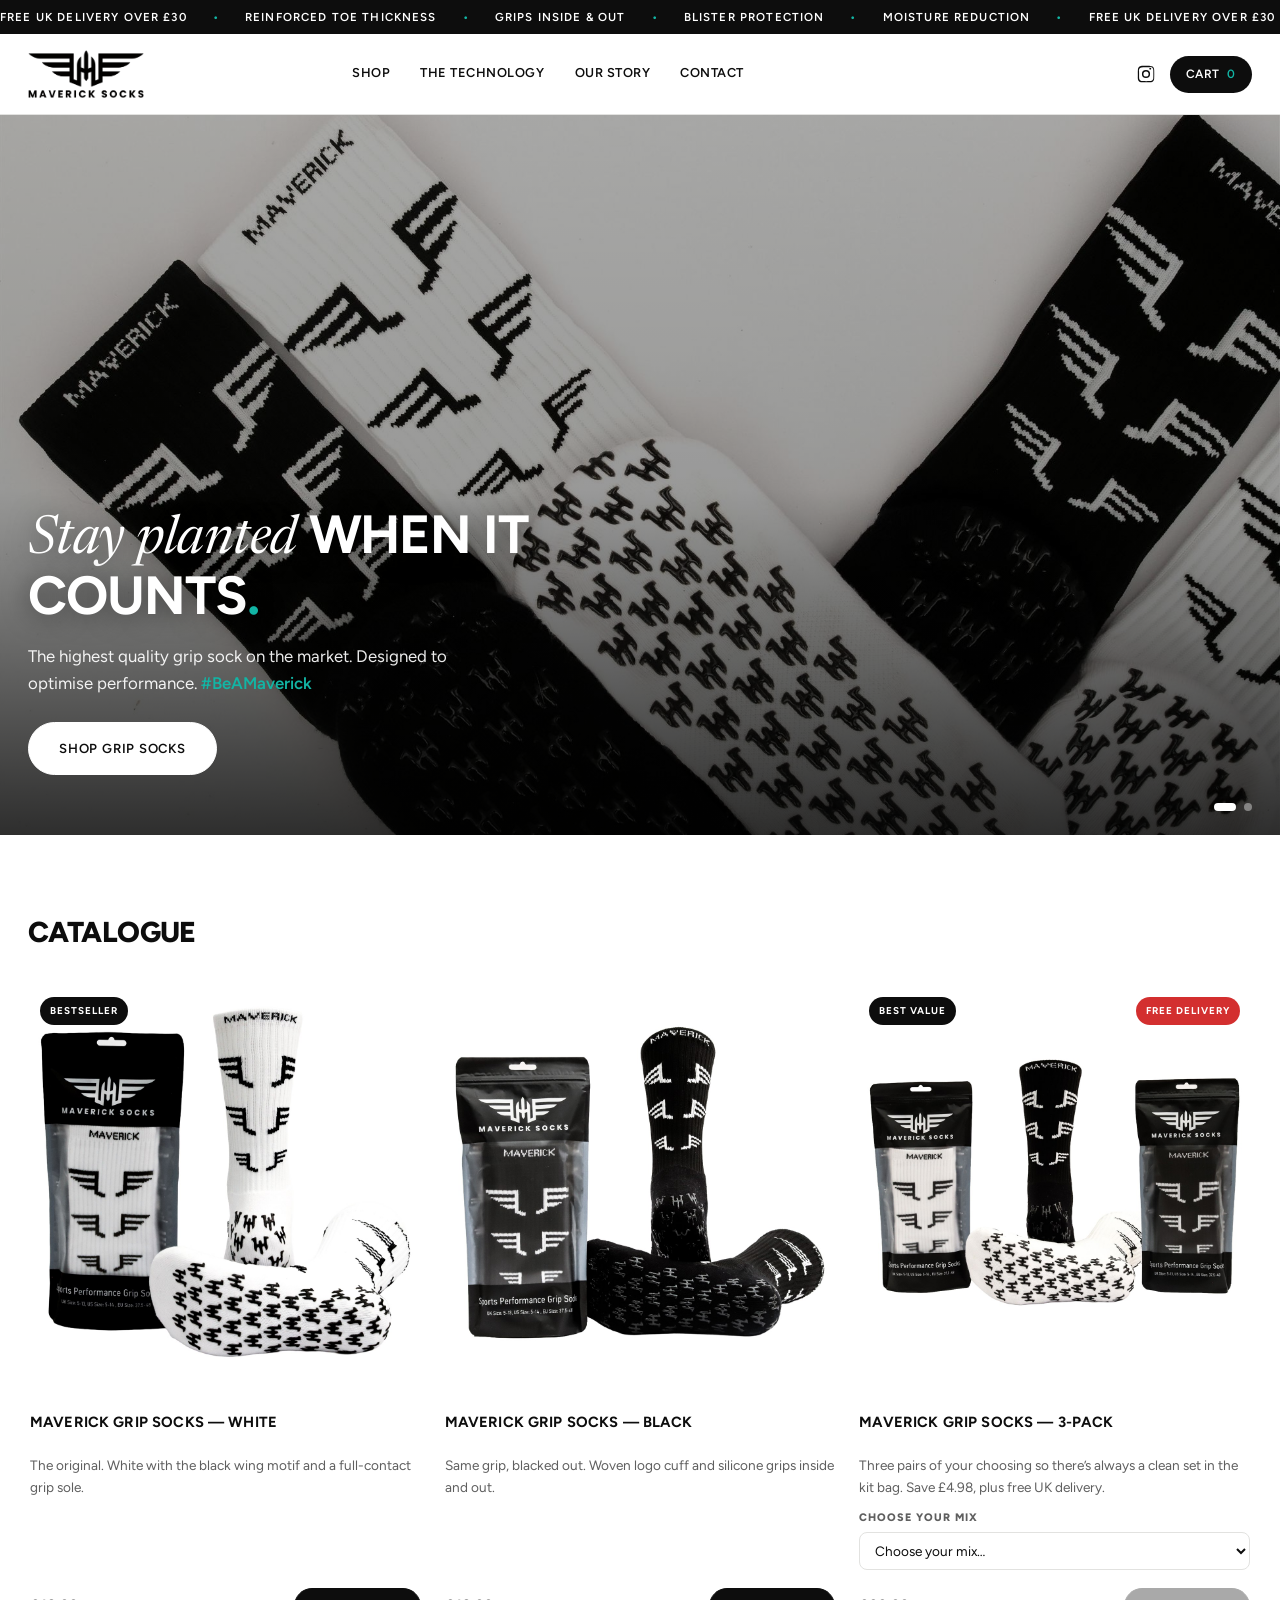
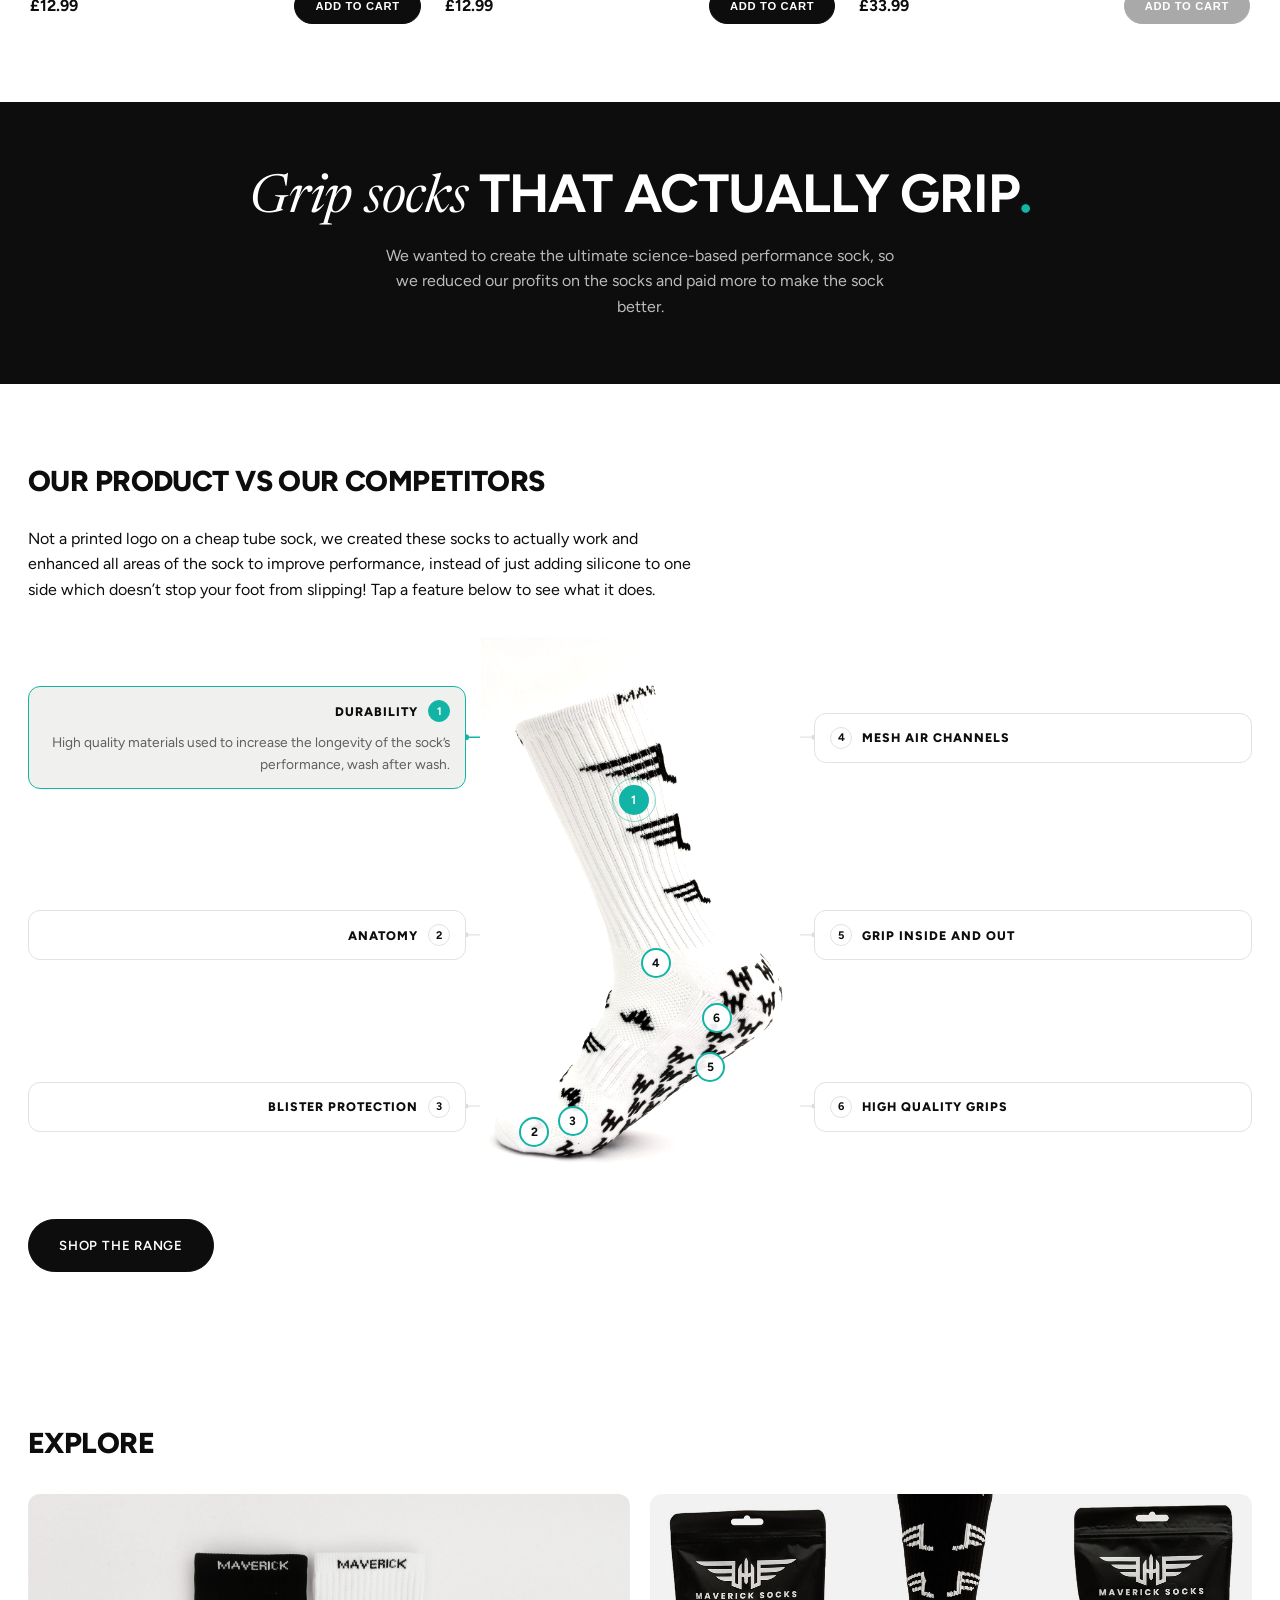
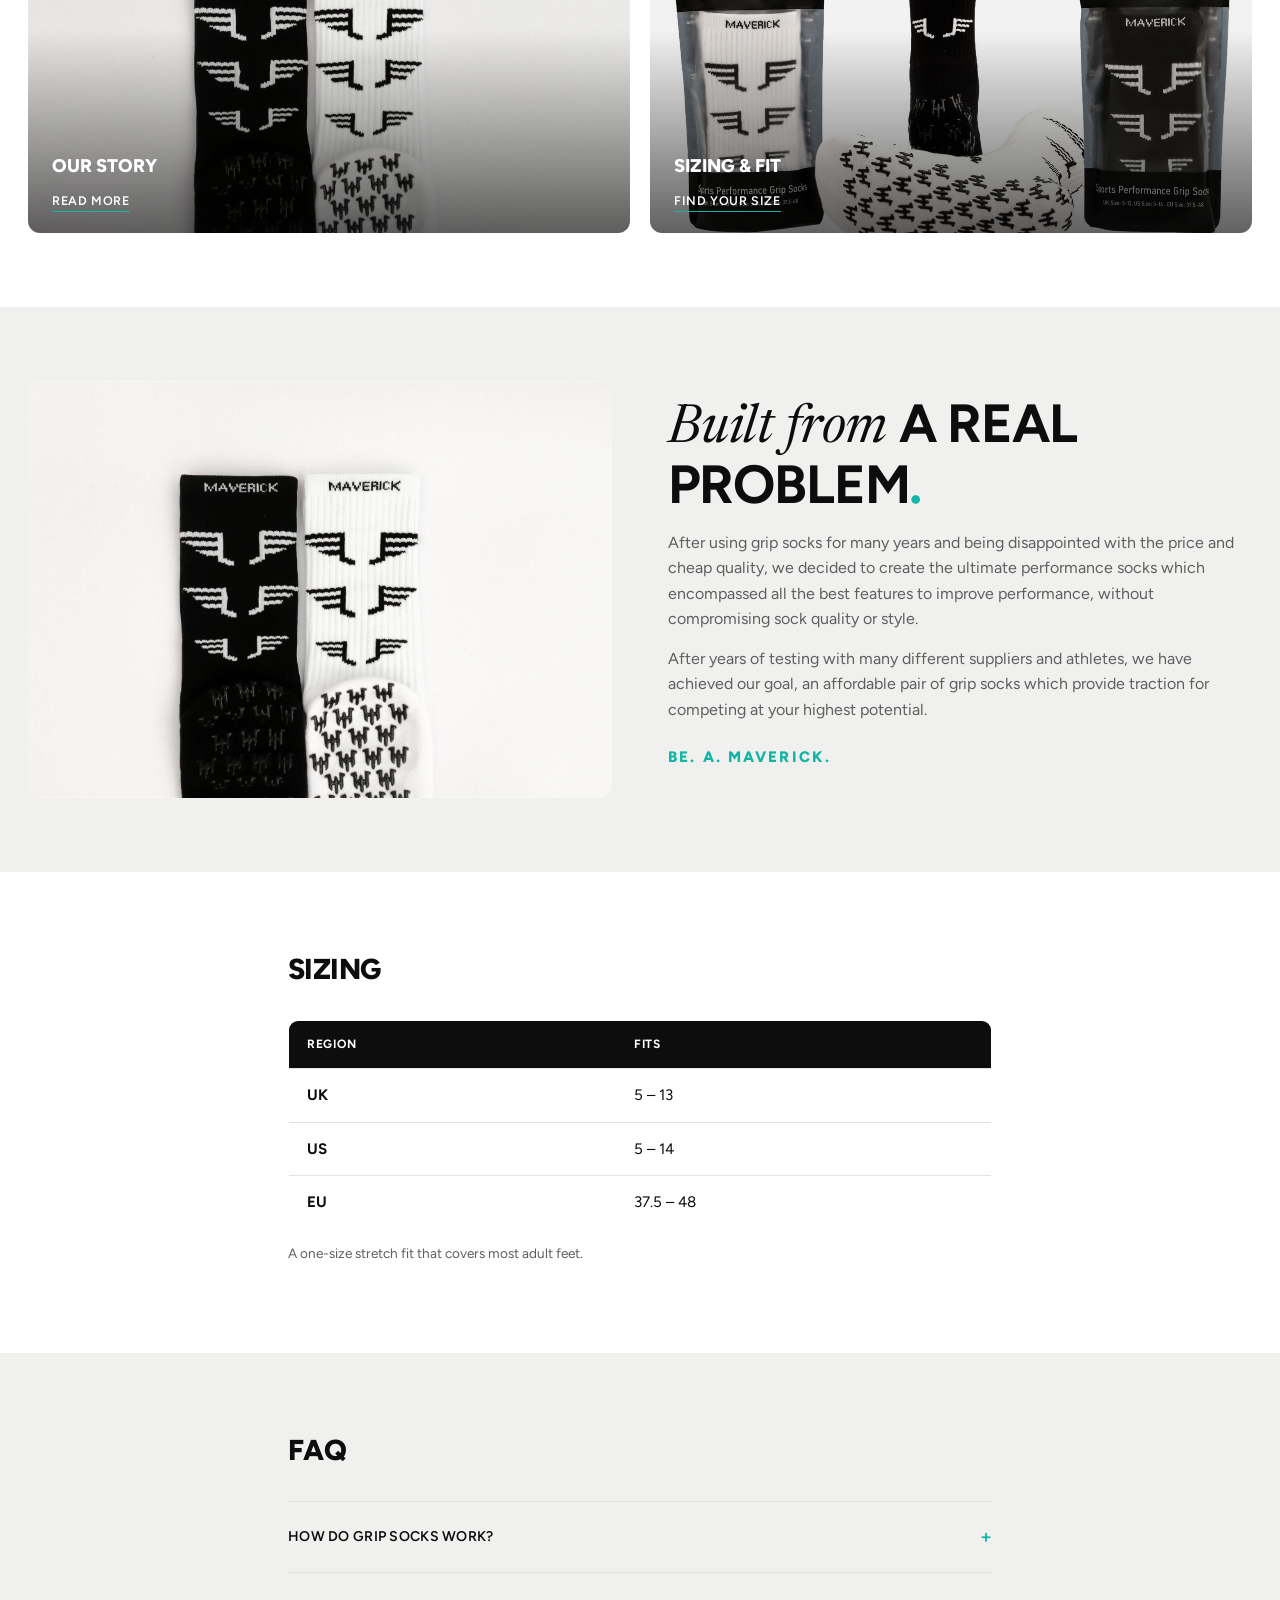
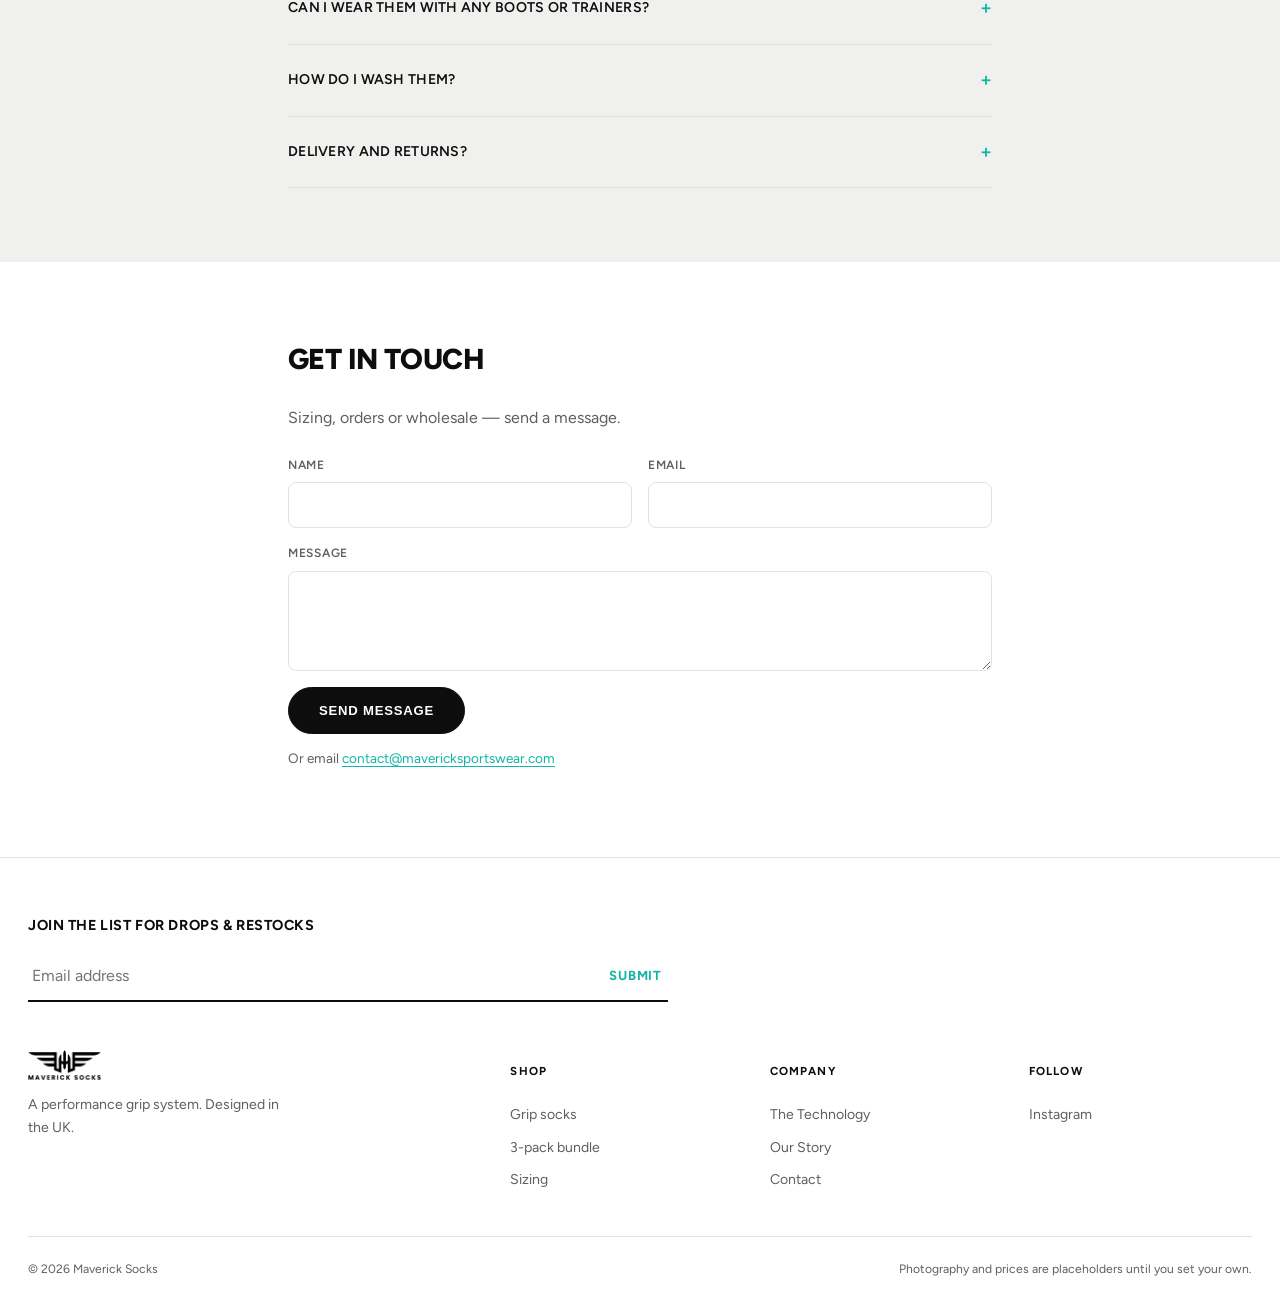
==== commit def0d3fb: "Spell out the delivery saving on the 3-pack blurb Co-Authored-By: Claude Opus 5 <noreply@anthropic.c" ====
--- a/index.html
+++ b/index.html
@@ -161,7 +161,7 @@
             </div>
             <div class="product-body">
               <h3>Maverick Grip Socks &mdash; 3-Pack</h3>
-              <p class="product-blurb">Three pairs of your choosing so there&rsquo;s always a clean set in the kit bag. Save &pound;4.98.</p>
+              <p class="product-blurb">Three pairs of your choosing so there&rsquo;s always a clean set in the kit bag. Save &pound;4.98, plus free UK delivery.</p>
 
               <!-- Two colours across three pairs gives exactly four mixes, so a plain
                    select covers every case. Each option is its own product id, matched
@@ -185,7 +185,7 @@
                   data-item-name="Maverick Grip Socks &mdash; 3-Pack"
                   data-item-price="33.99"
                   data-item-url="/"
-                  data-item-description="Three pairs of your choosing so there&rsquo;s always a clean set in the kit bag. Save &pound;4.98."
+                  data-item-description="Three pairs of your choosing so there&rsquo;s always a clean set in the kit bag. Save &pound;4.98, plus free UK delivery."
                   data-item-image="https://mavericksportswear.com/assets/product-3pack.jpg"
                   data-item-max-quantity="10">Add to cart</button>
               </div>
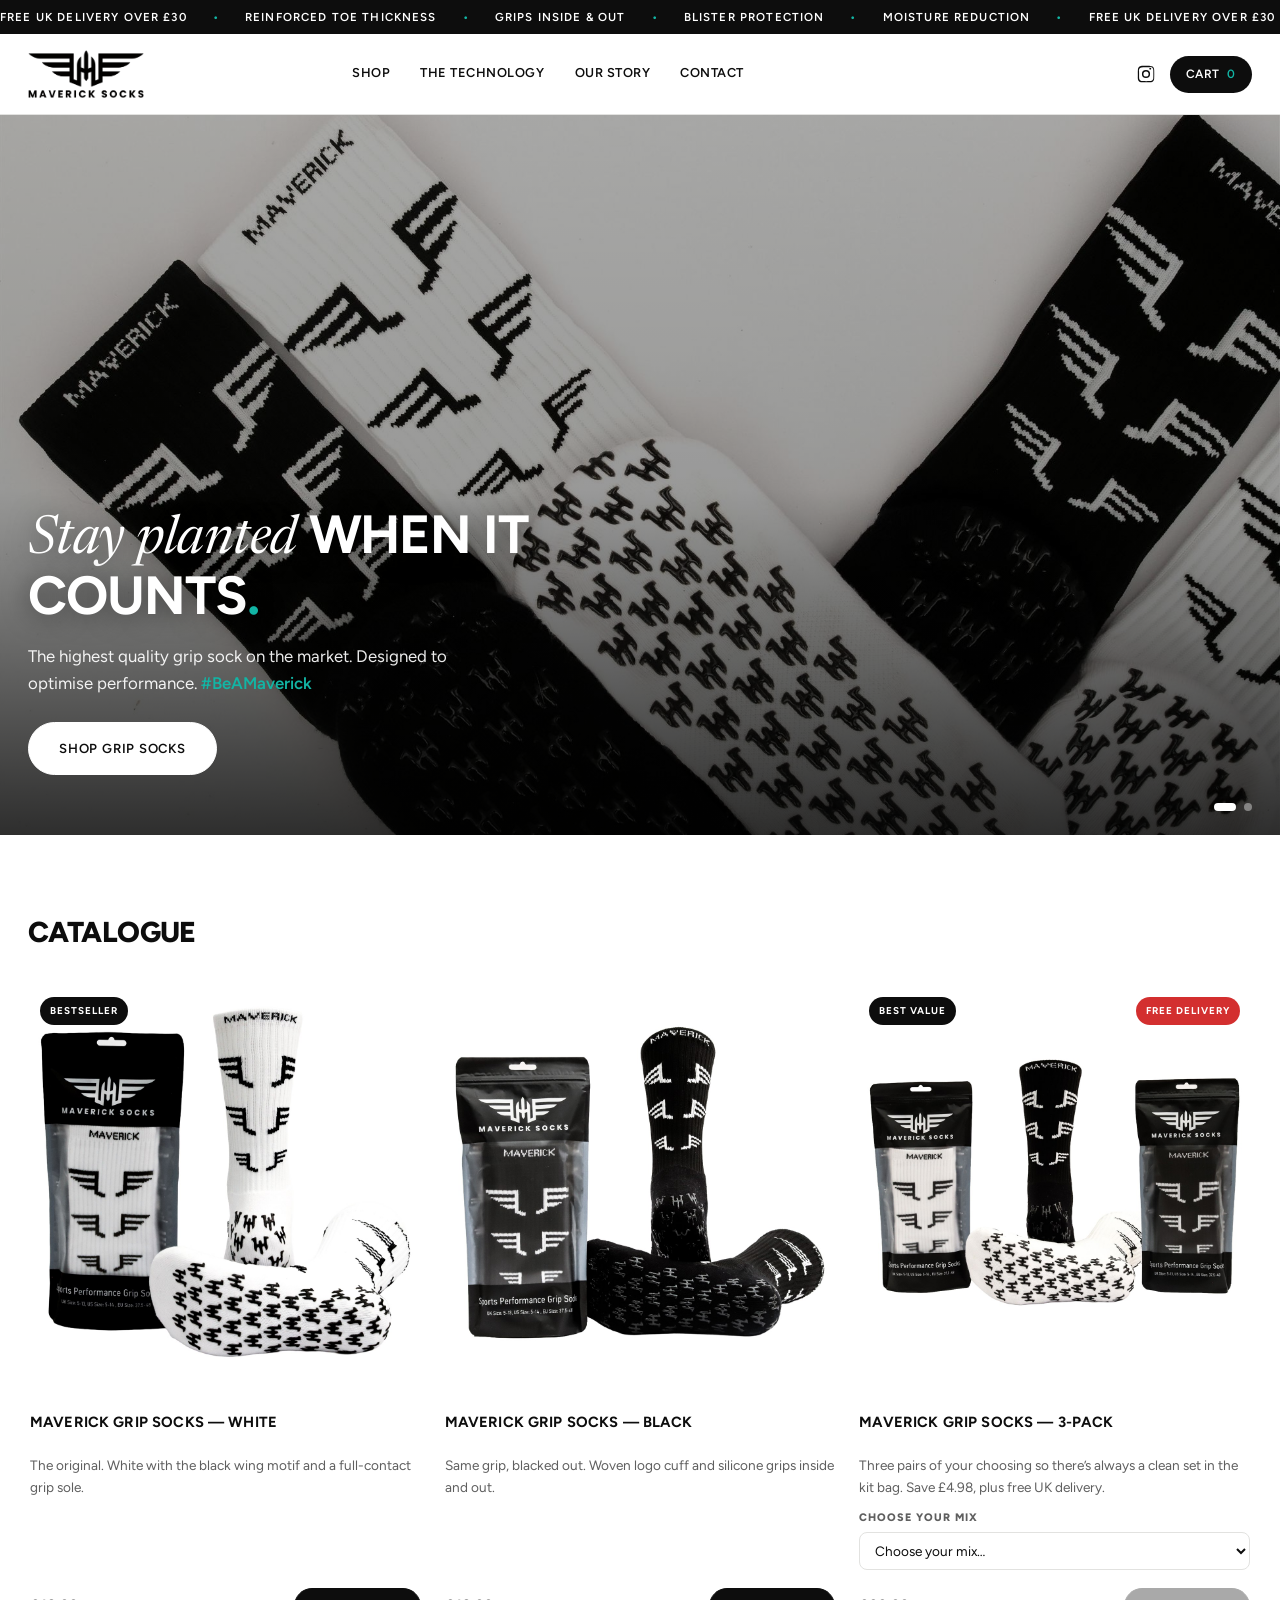
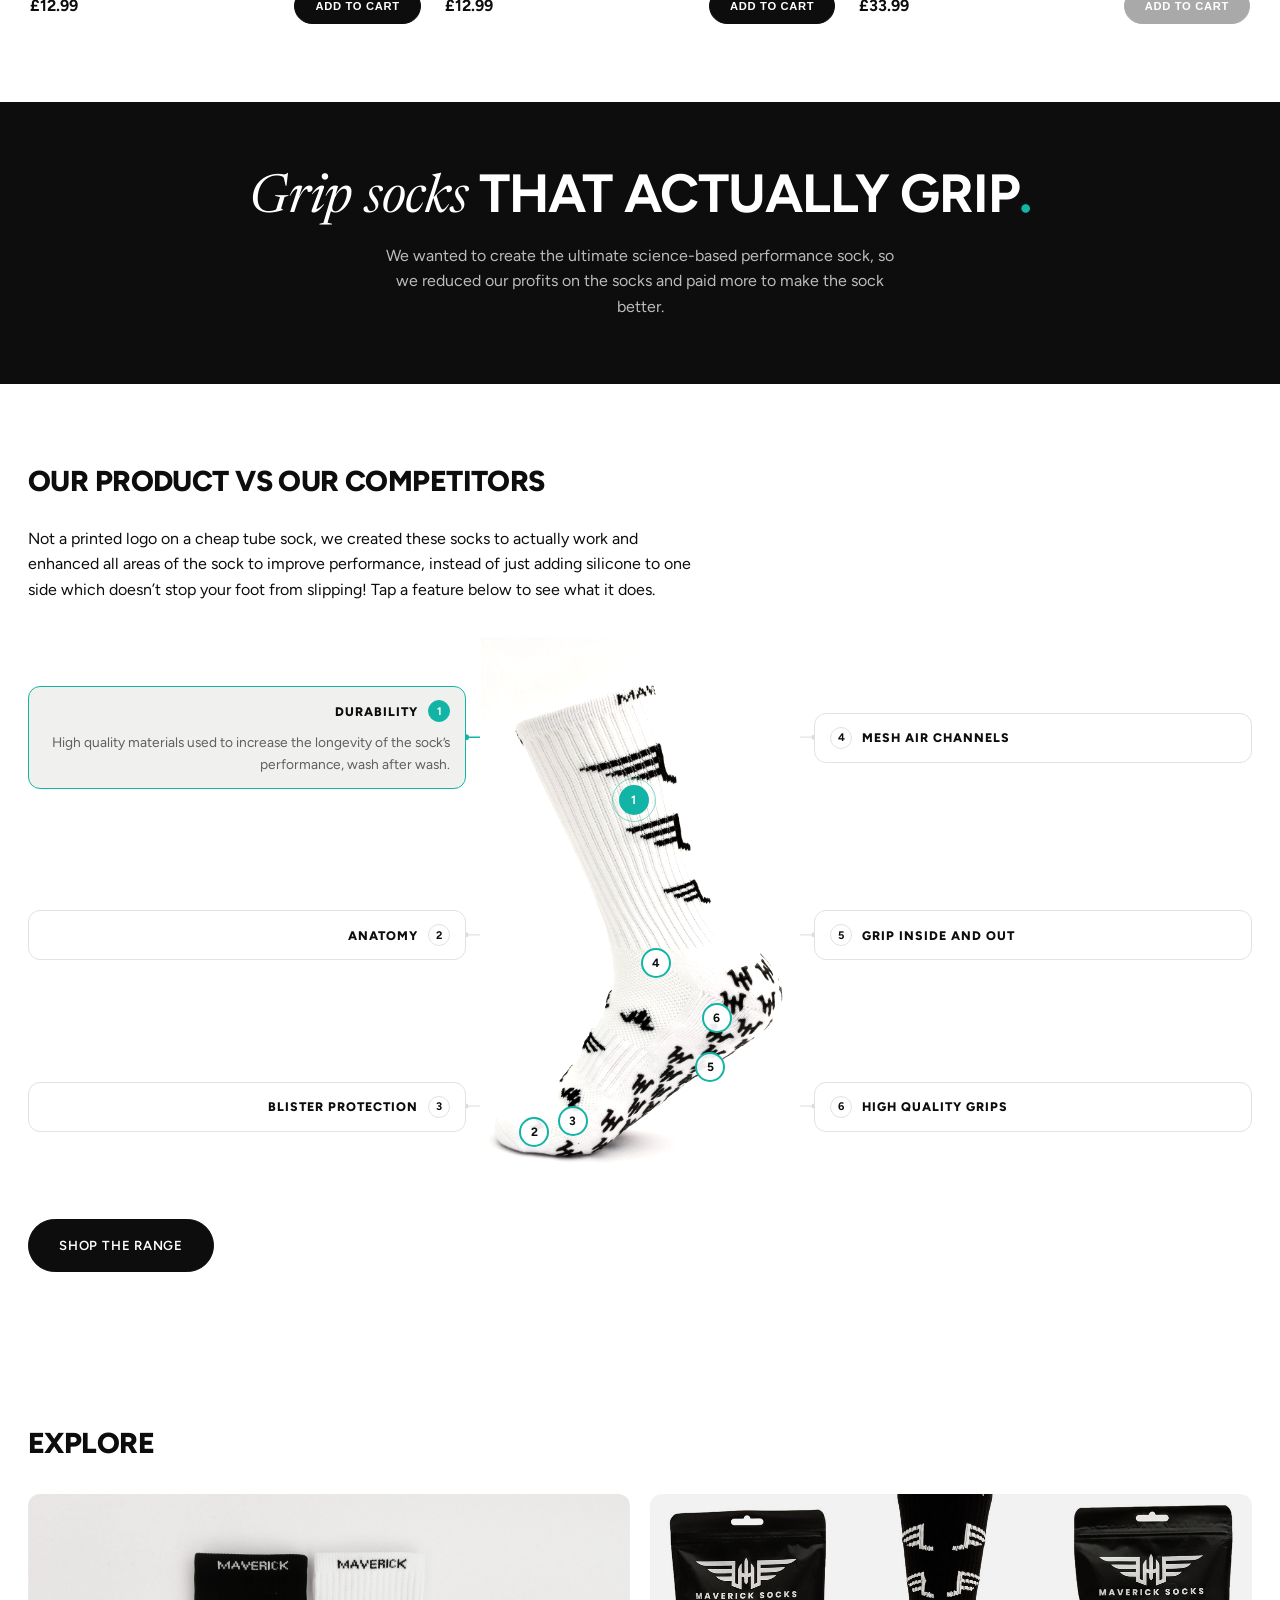
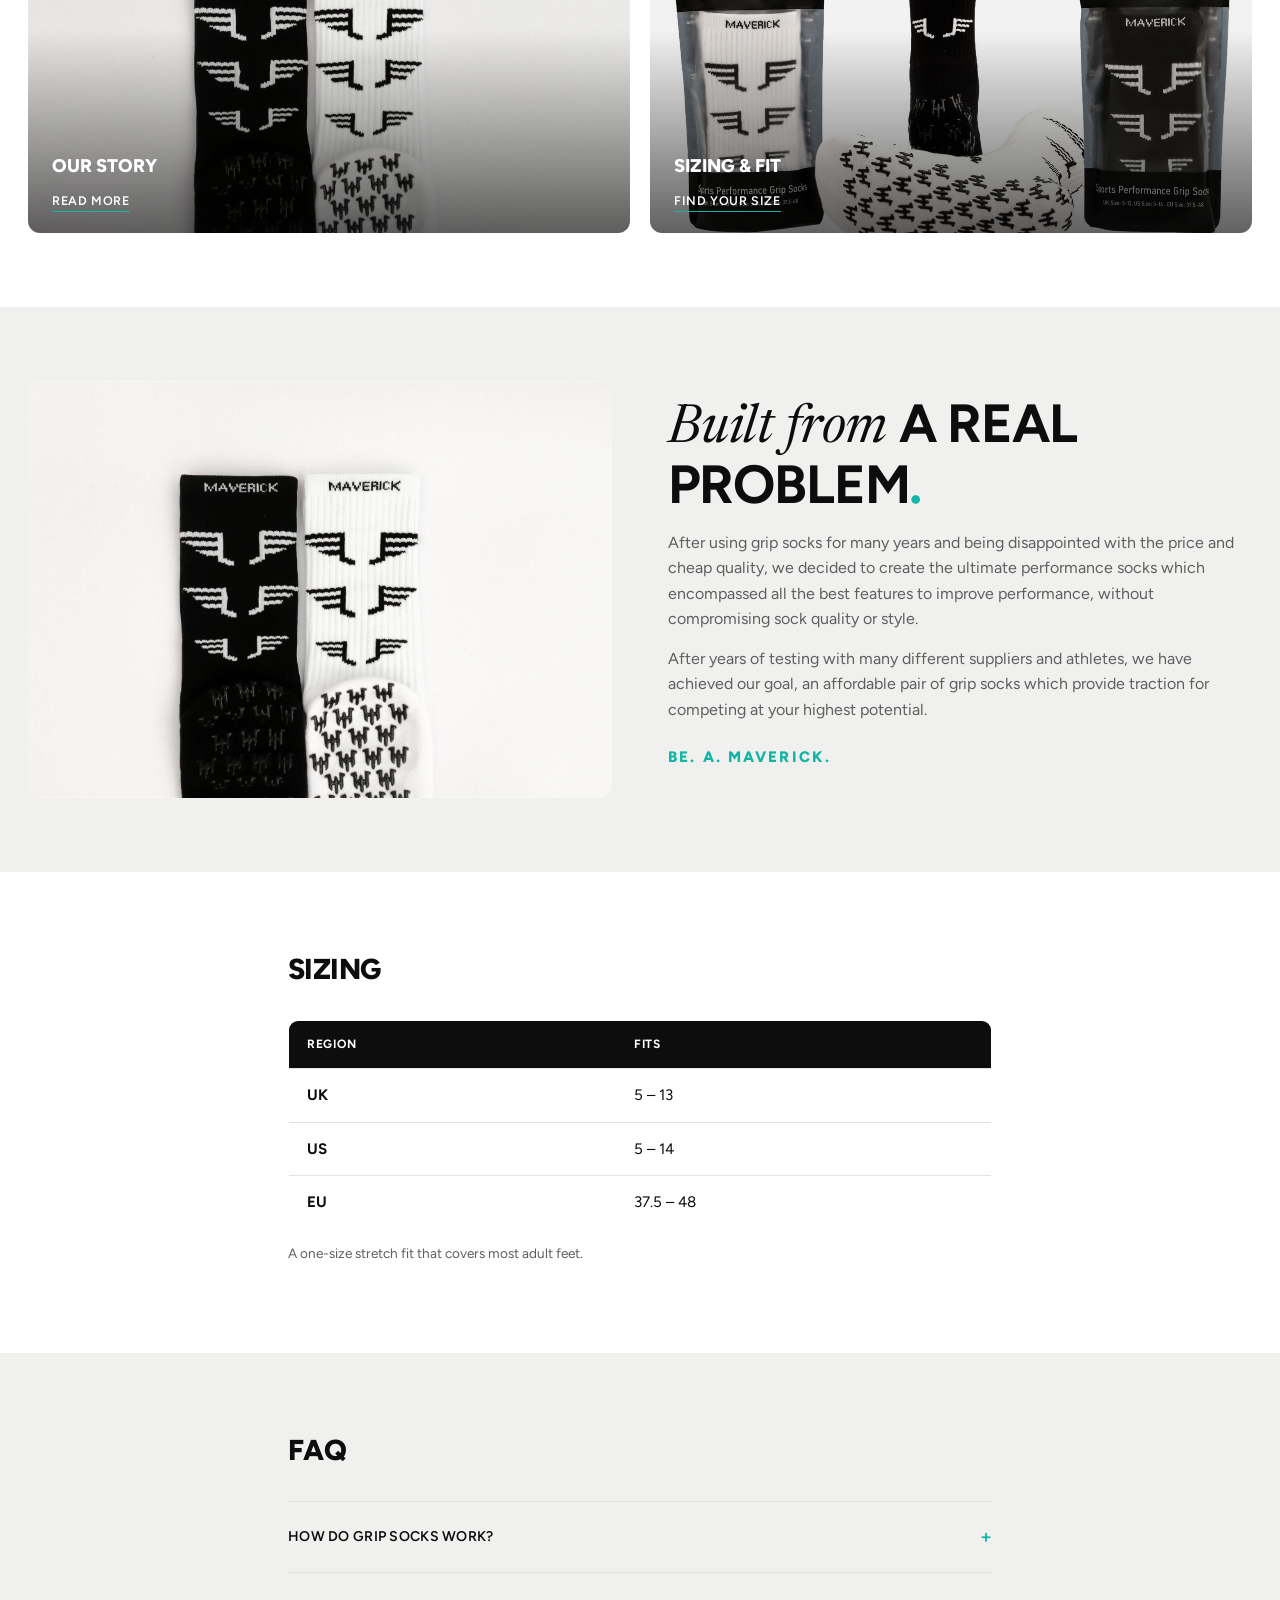
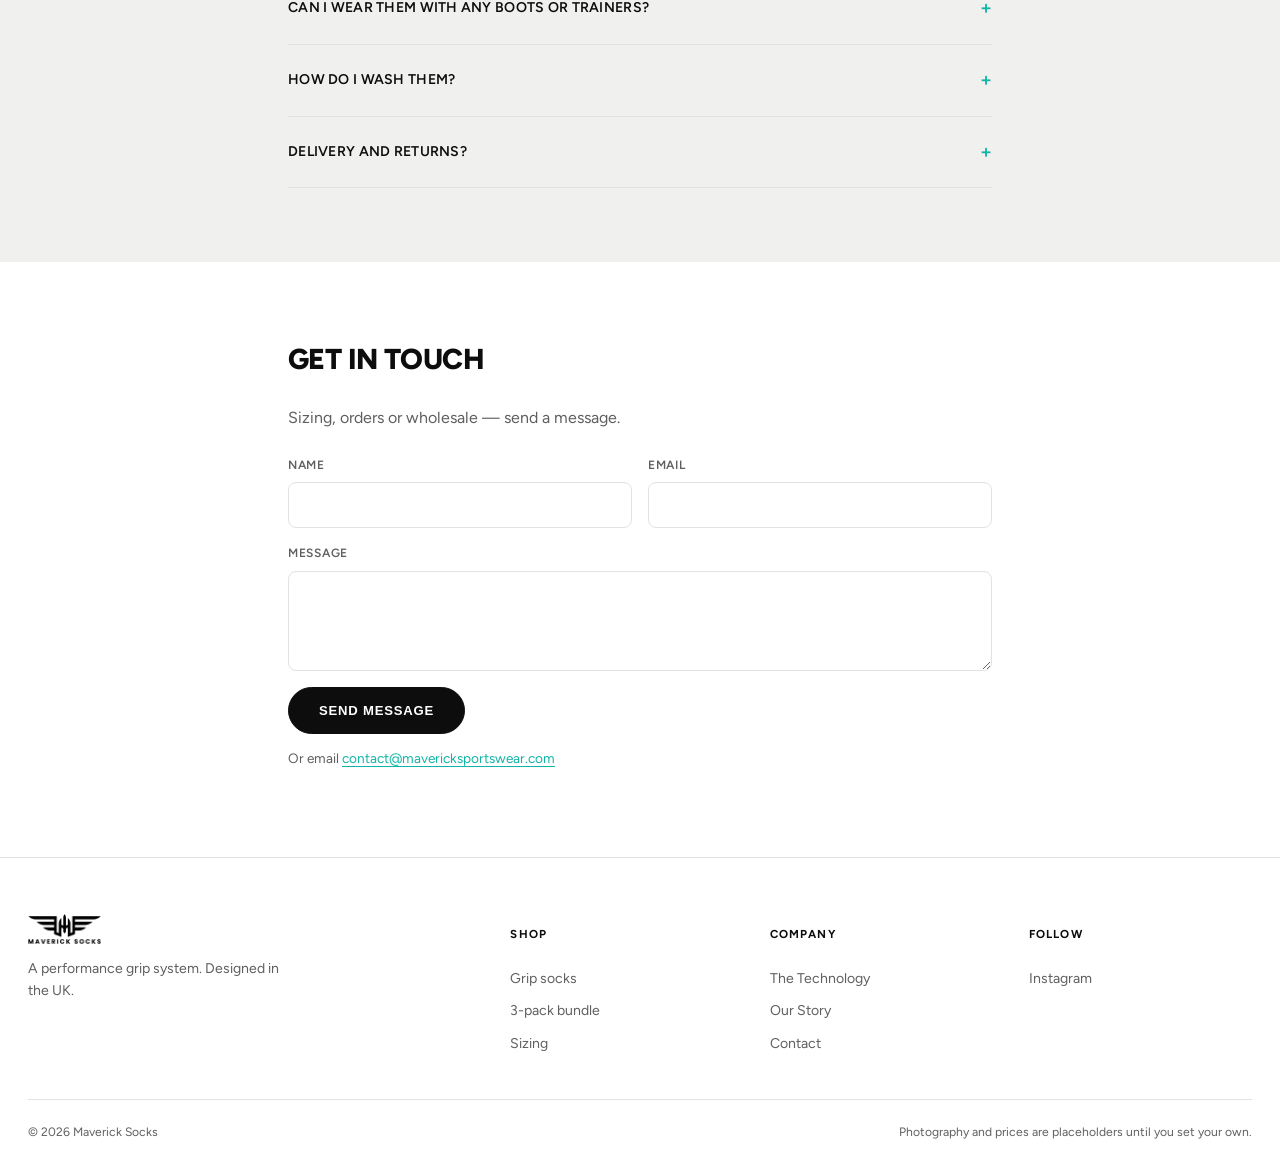
==== commit 229532d7: "Remove the newsletter signup Not wanted. Takes out the footer form, its CSS, and the README referenc" ====
--- a/index.html
+++ b/index.html
@@ -315,6 +315,9 @@
         <p class="section-lead">Sizing, orders or wholesale &mdash; send a message.</p>
         <form class="contact-form" name="contact" method="POST" action="/thanks.html" data-netlify="true" netlify-honeypot="bot-field">
           <input type="hidden" name="form-name" value="contact" />
+          <!-- Sets the subject of the notification email. Version-controlled here, and
+               it overrides whatever is set in the Netlify dashboard. -->
+          <input type="hidden" name="subject" value="Website enquiry &mdash; mavericksportswear.com" />
           <p class="hp"><label>Leave this empty <input name="bot-field" /></label></p>
           <div class="field-row">
             <label>Name<input type="text" name="name" required /></label>
@@ -330,15 +333,6 @@
 
   <footer class="site-footer">
     <div class="container">
-      <form class="footer-newsletter" name="newsletter" method="POST" action="/thanks.html" data-netlify="true" netlify-honeypot="bot-field">
-        <input type="hidden" name="form-name" value="newsletter" />
-        <p class="hp"><label>Leave this empty <input name="bot-field" /></label></p>
-        <label for="nl">Join the list for drops &amp; restocks</label>
-        <div class="nl-row">
-          <input id="nl" type="email" name="email" placeholder="Email address" required />
-          <button type="submit">Submit</button>
-        </div>
-      </form>
       <div class="footer-grid">
         <div class="footer-brand">
           <img class="brand-logo" src="assets/logo-black.png" alt="Maverick Socks" />
--- a/css/styles.css
+++ b/css/styles.css
@@ -329,12 +329,6 @@
 
 /* ---------- Footer ---------- */
 .site-footer { border-top: 1px solid var(--line); padding: 56px 0 30px; }
-.footer-newsletter { max-width: 640px; margin-bottom: 48px; }
-.footer-newsletter label { display: block; font-weight: 700; text-transform: uppercase; letter-spacing: 0.04em; font-size: 0.9rem; margin-bottom: 14px; }
-.nl-row { display: flex; align-items: center; border-bottom: 2px solid var(--ink); }
-.nl-row input { flex: 1; border: 0; padding: 12px 4px; font: inherit; background: transparent; }
-.nl-row input:focus { outline: none; }
-.nl-row button { border: 0; background: transparent; font: inherit; font-weight: 700; text-transform: uppercase; letter-spacing: 0.06em; font-size: 0.82rem; padding: 12px 6px; cursor: pointer; color: var(--accent); }
 
 .footer-grid { display: grid; grid-template-columns: 2fr 1fr 1fr 1fr; gap: 36px; }
 .footer-brand .brand-logo { height: 30px; margin-bottom: 14px; }
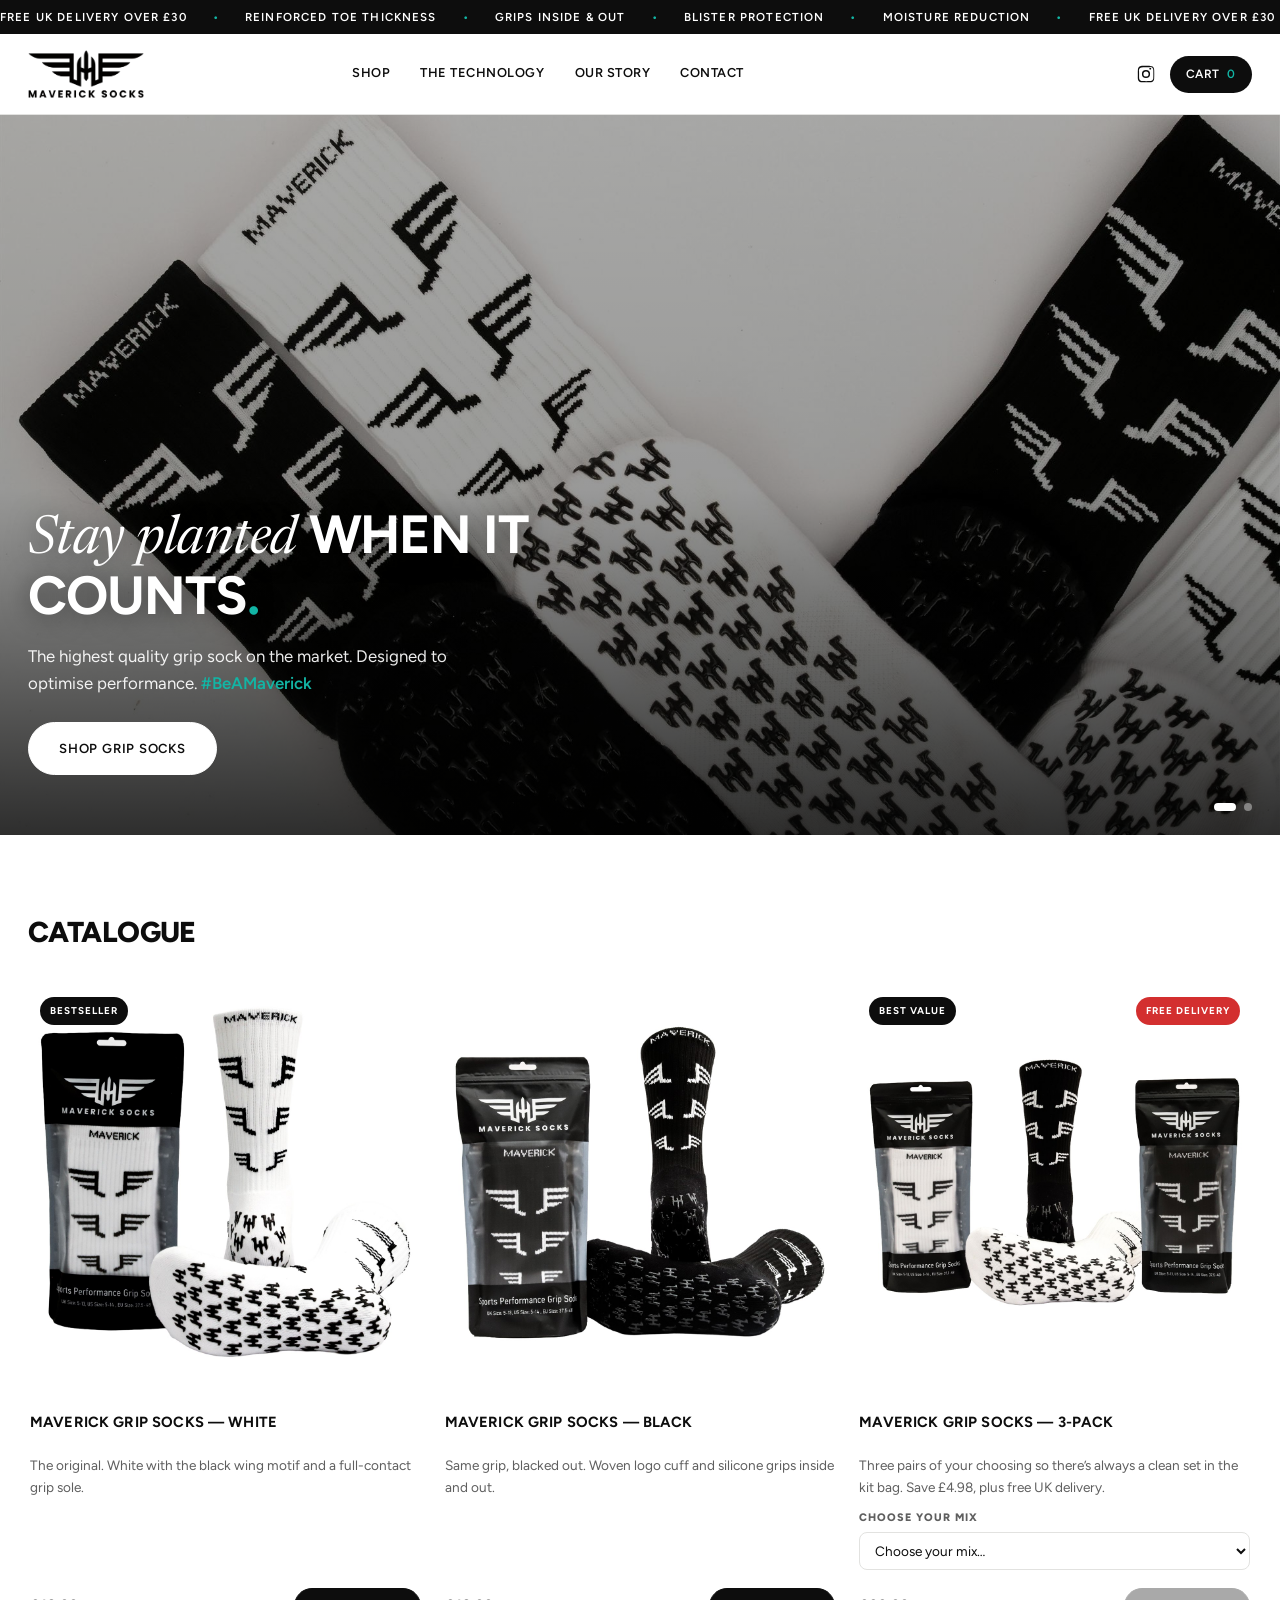
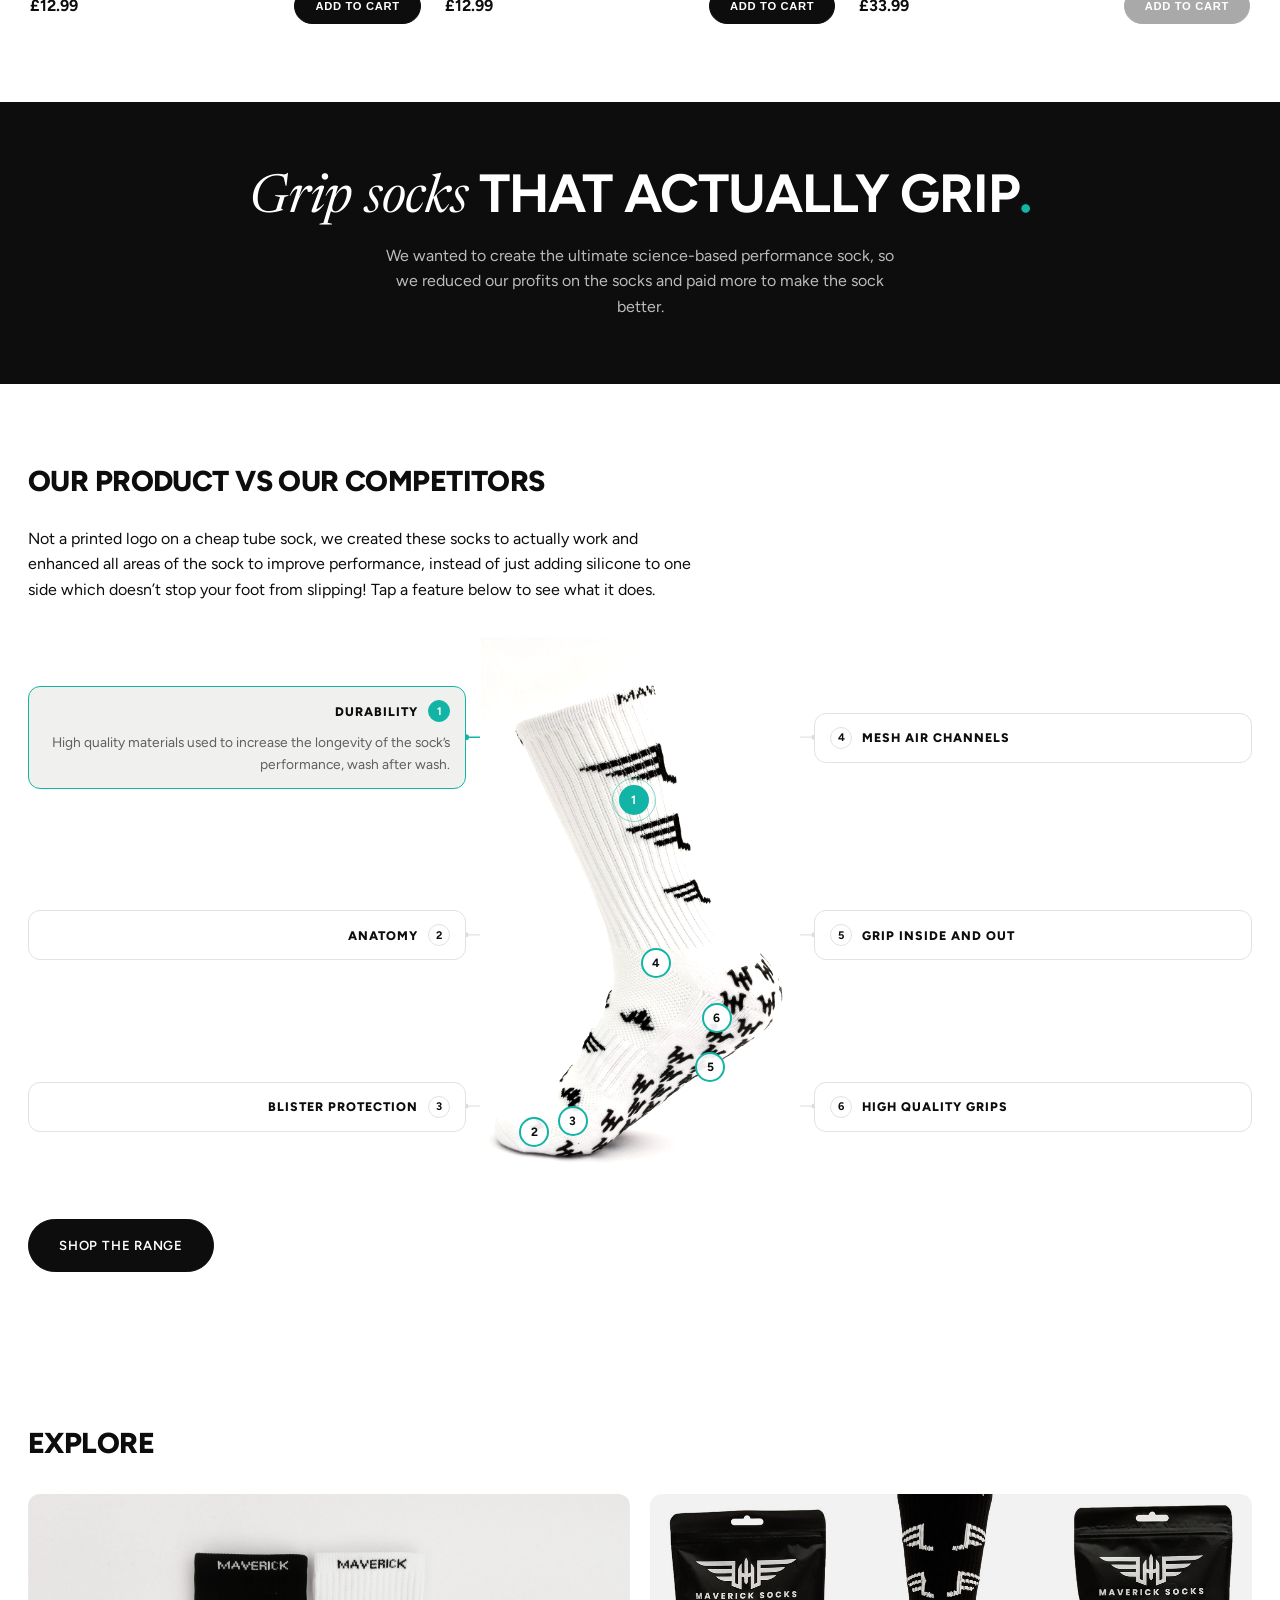
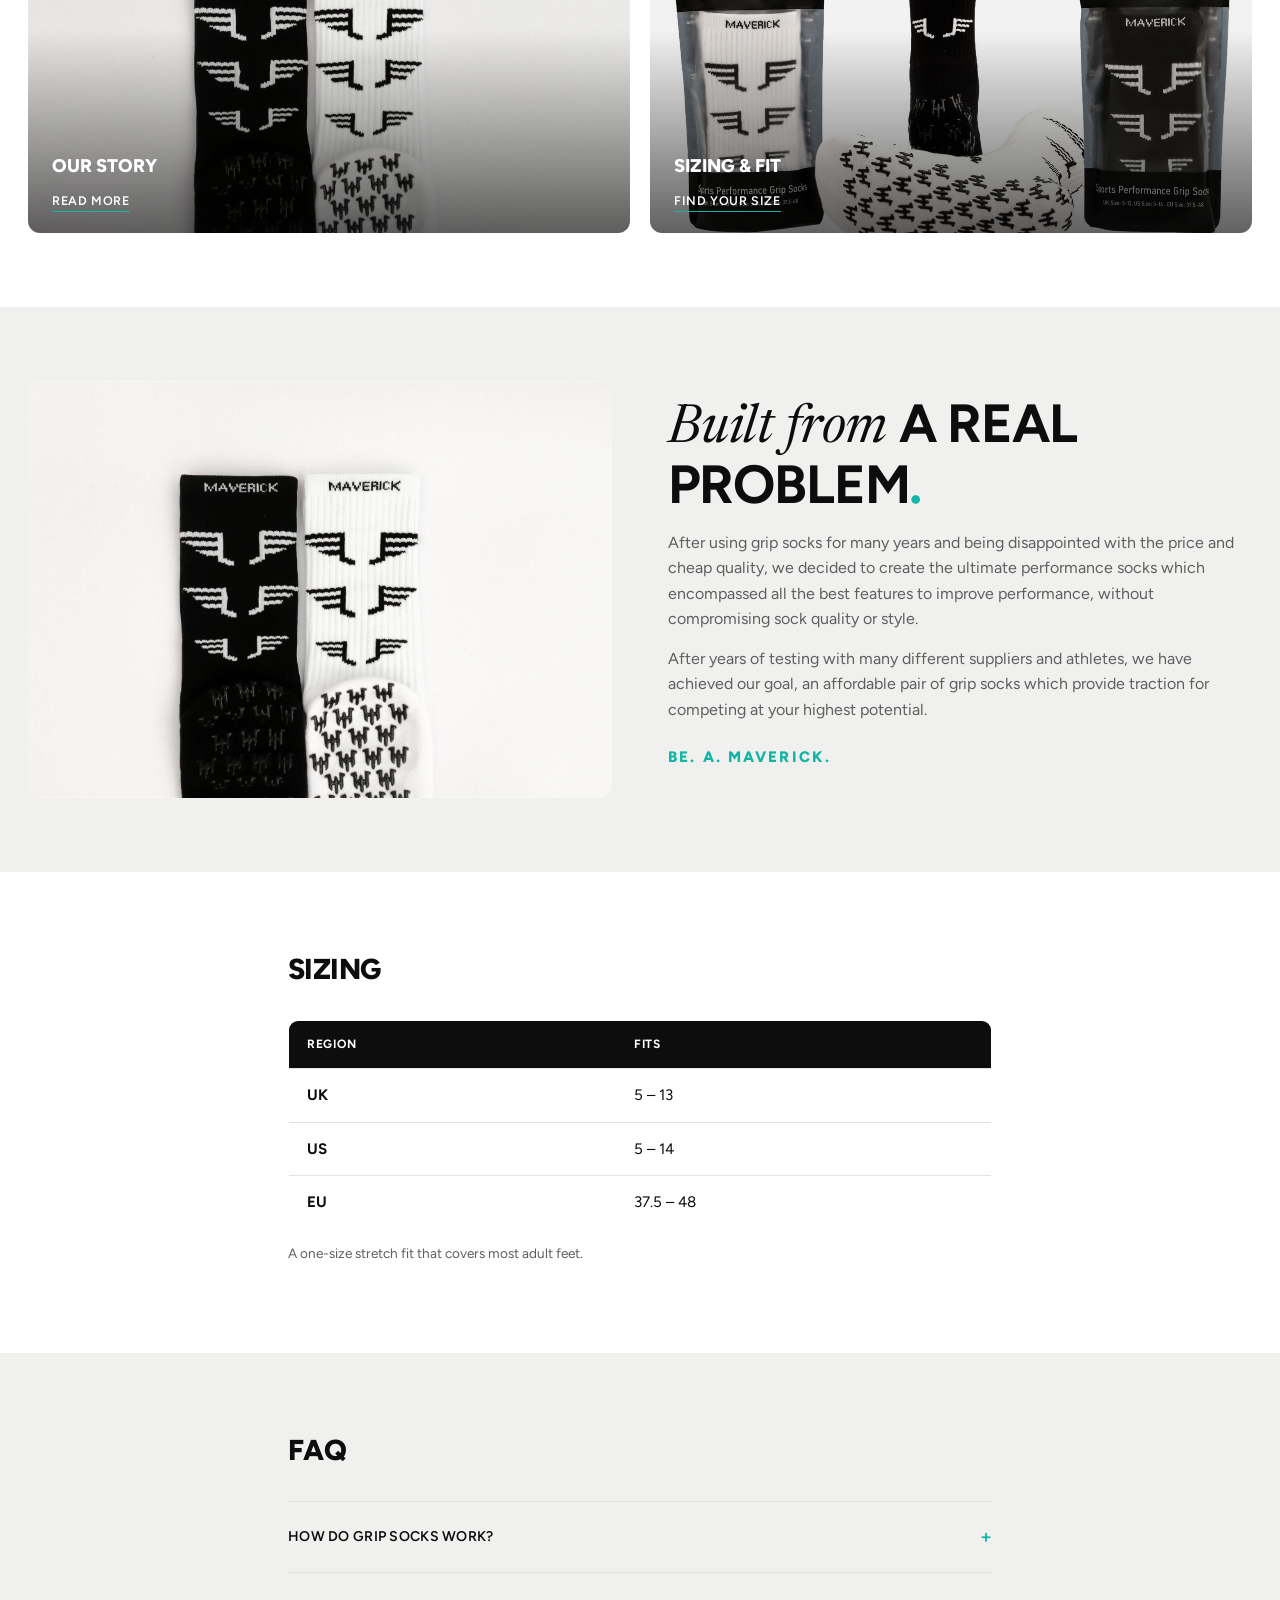
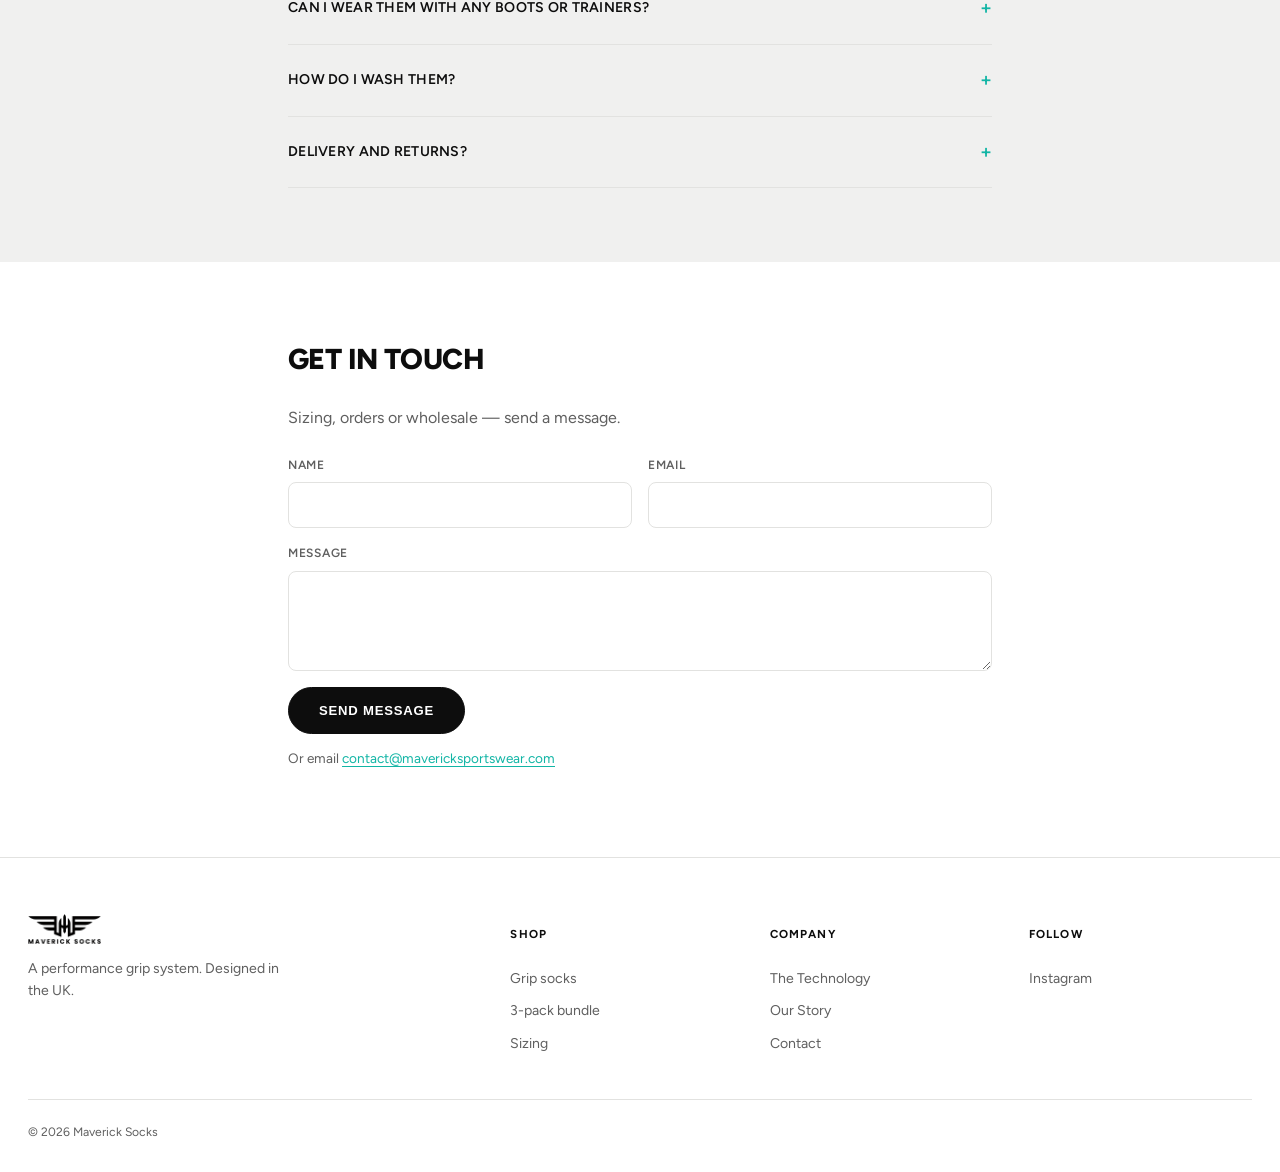
==== commit 8d1f5ed6: "Remove the leftover placeholder note from the footer Said photography and prices were placeholders. " ====
--- a/index.html
+++ b/index.html
@@ -344,7 +344,6 @@
       </div>
       <div class="footer-legal">
         <p>&copy; <span id="year">2026</span> Maverick Socks</p>
-        <p>Photography and prices are placeholders until you set your own.</p>
       </div>
     </div>
   </footer>
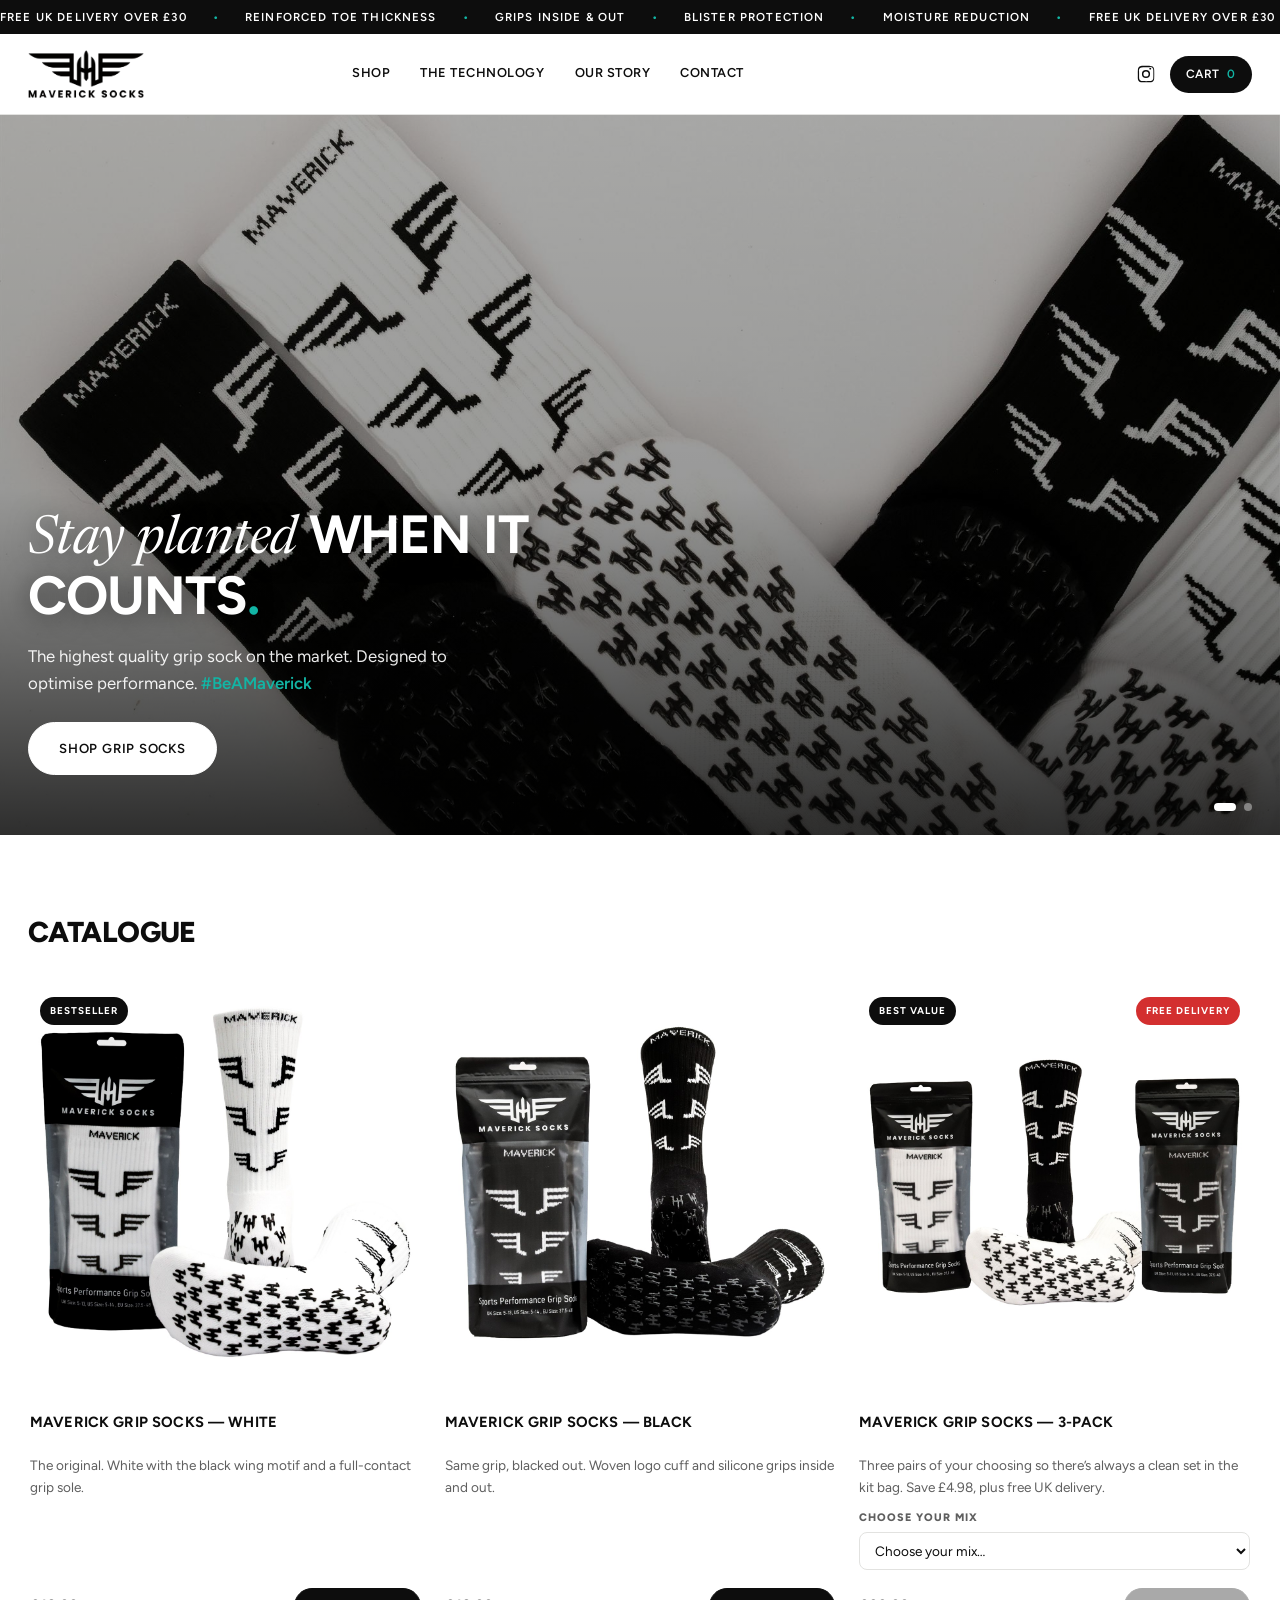
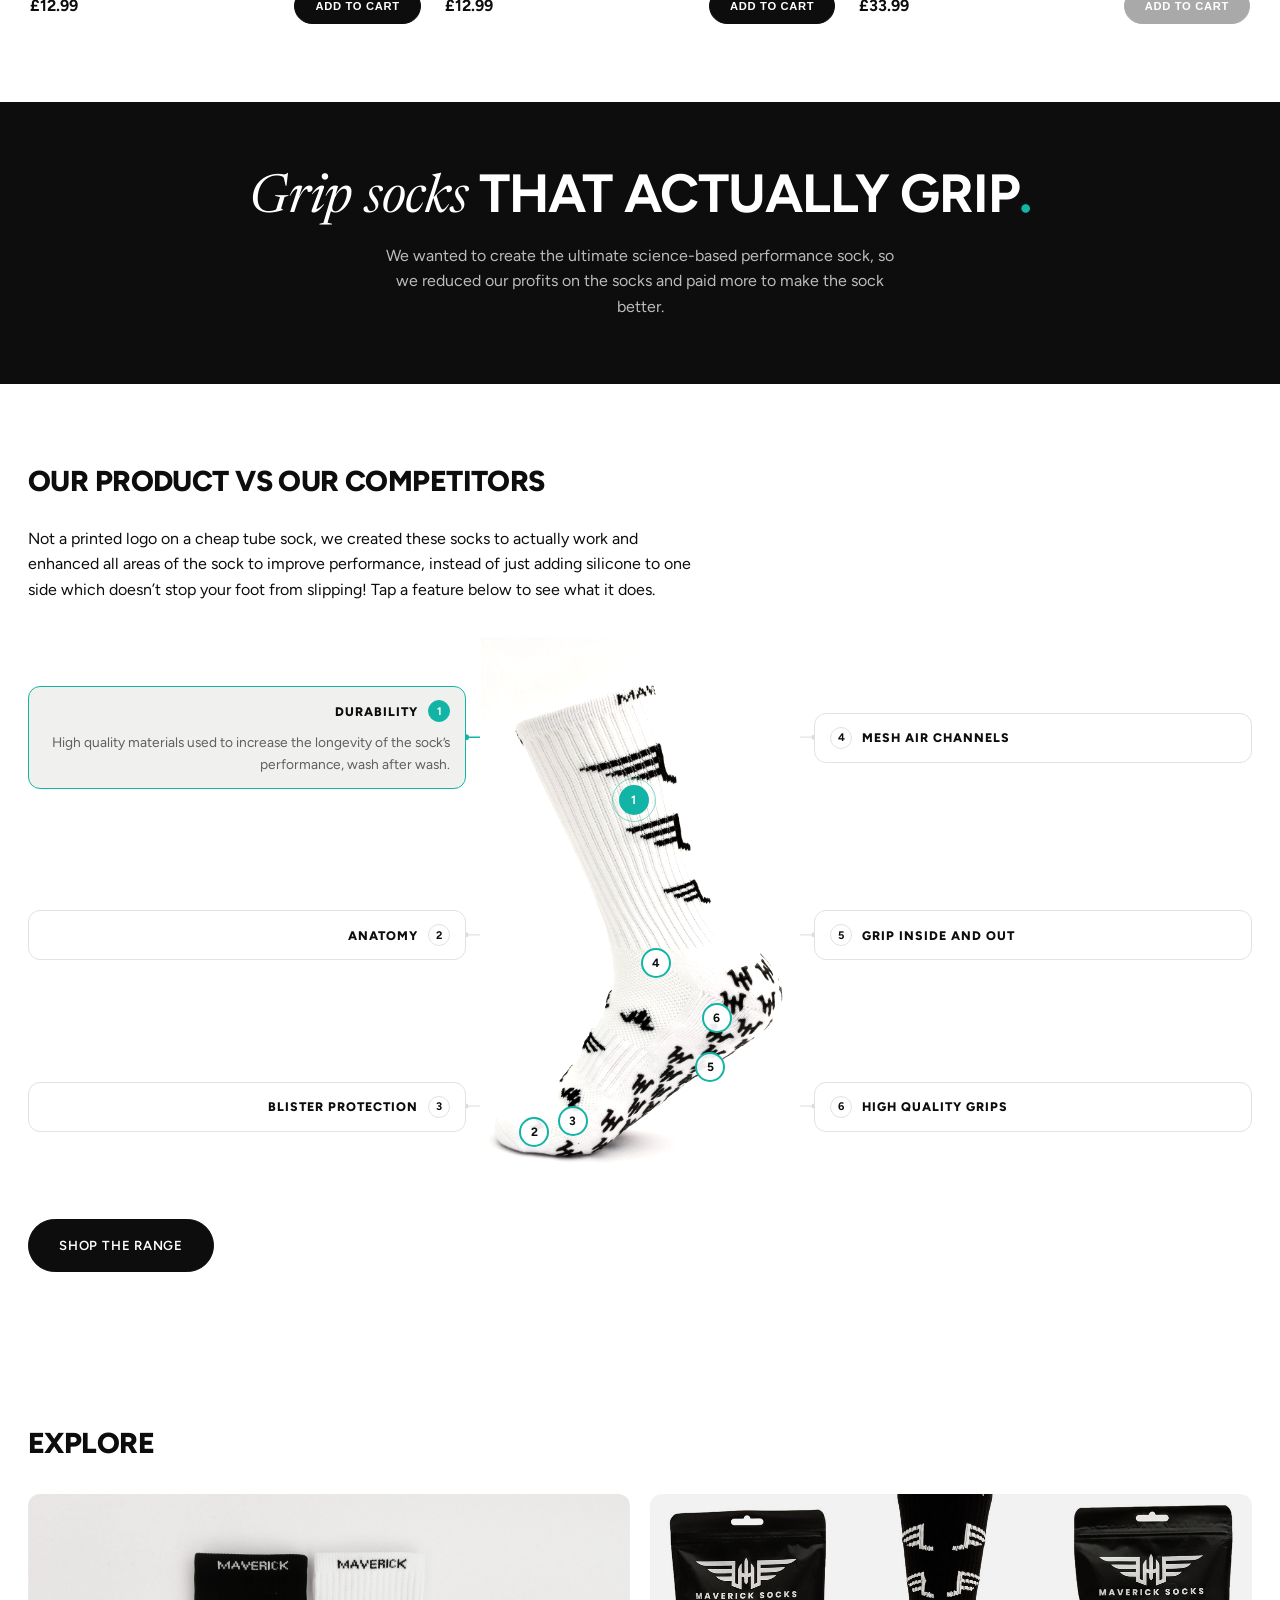
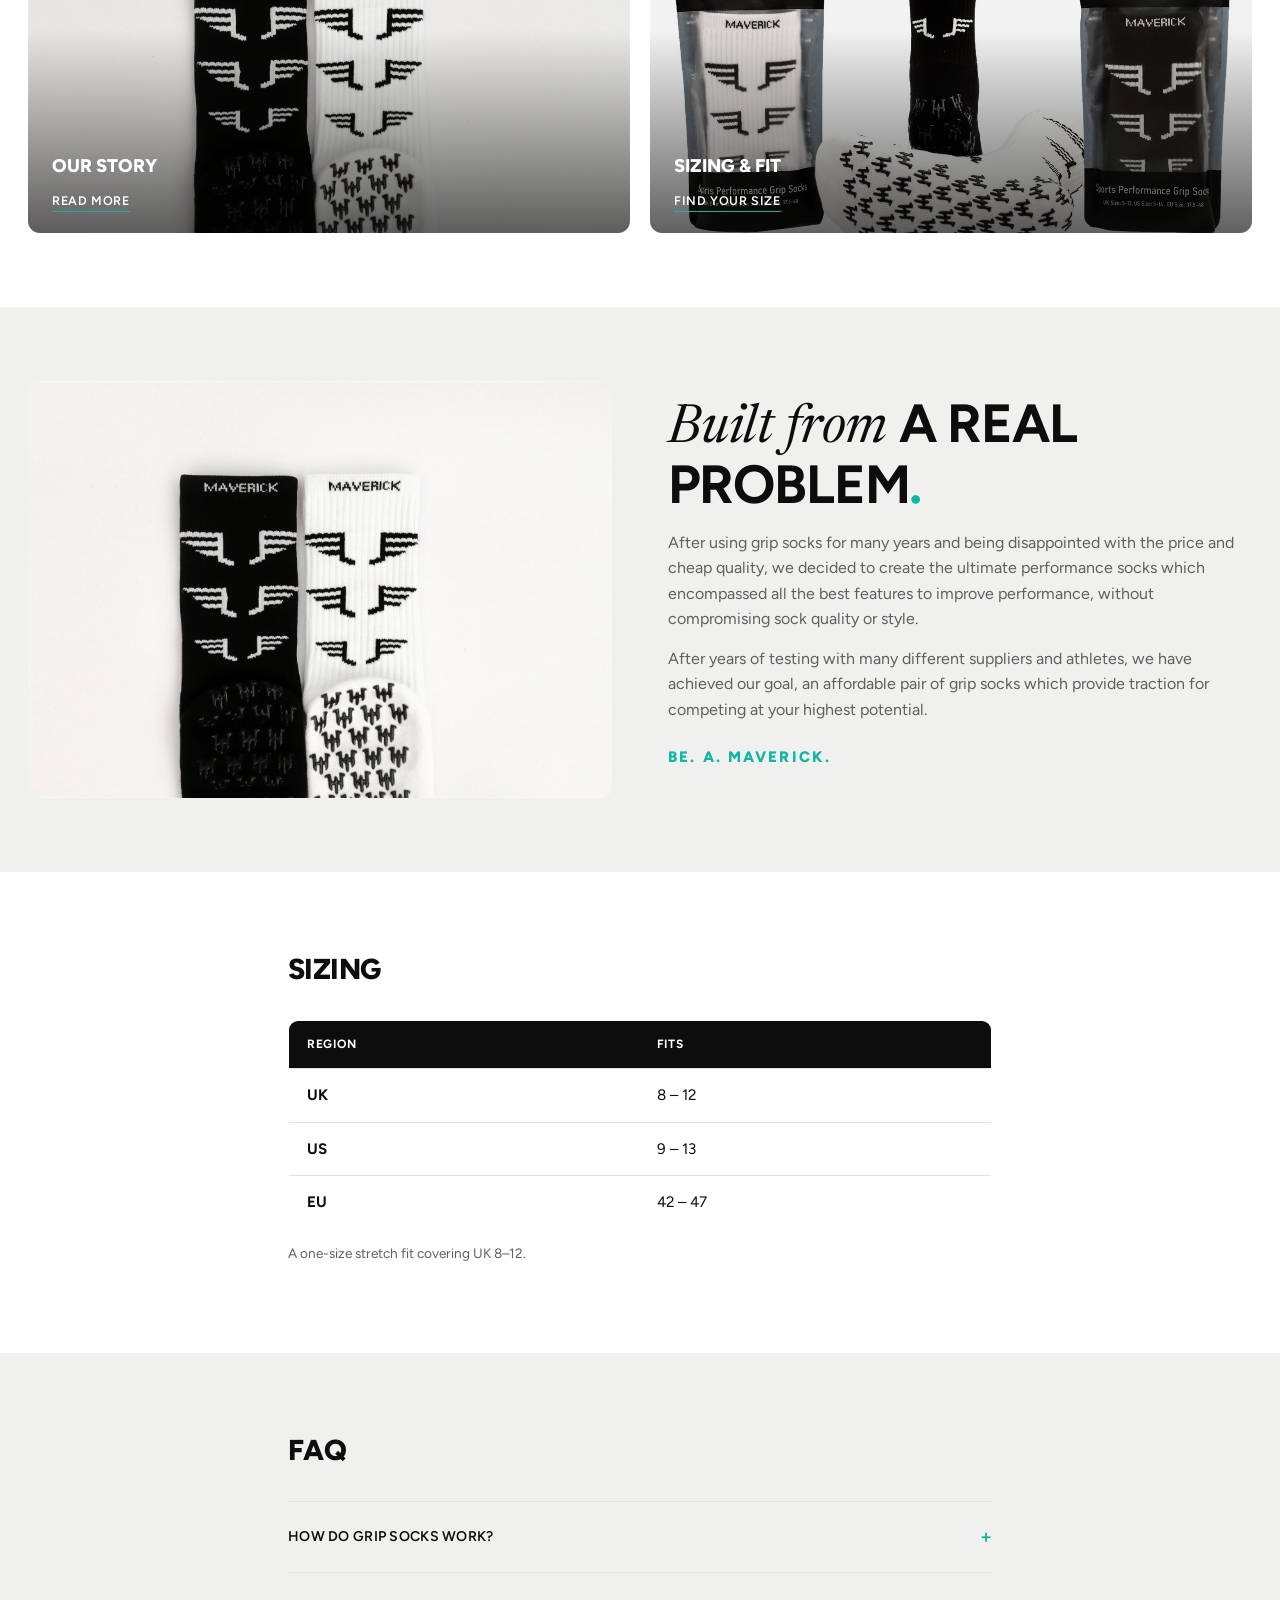
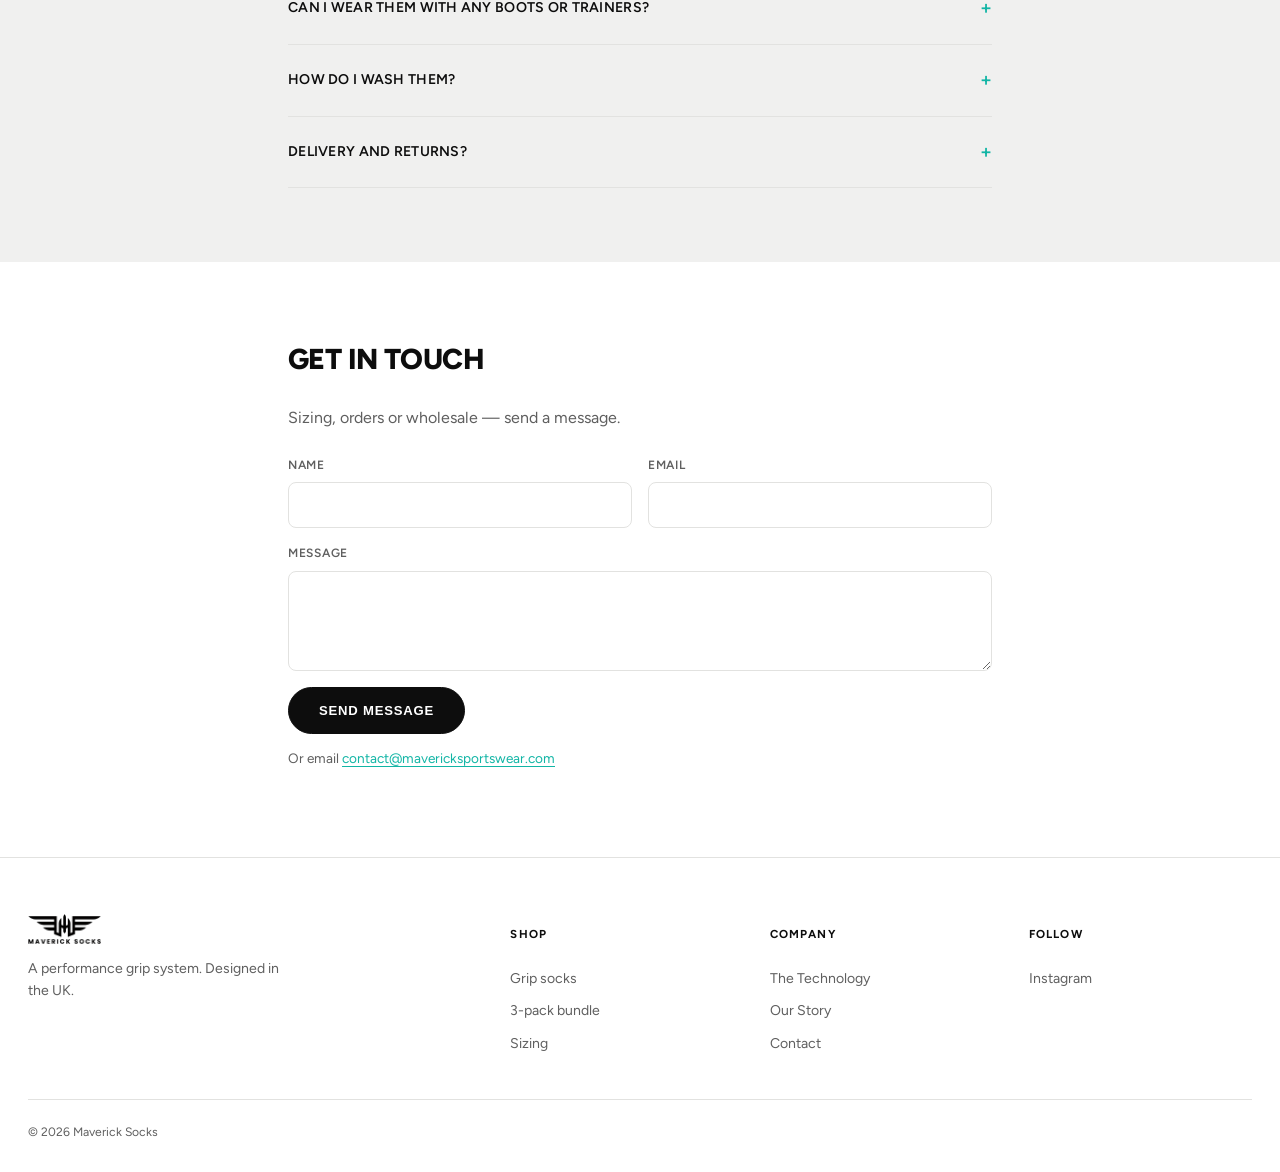
==== commit cd6e8a54: "Sizing to UK 8-12 Updates the size table and the meta description.  Co-Authored-By: Claude Opus 5 <n" ====
--- a/index.html
+++ b/index.html
@@ -4,7 +4,7 @@
   <meta charset="UTF-8" />
   <meta name="viewport" content="width=device-width, initial-scale=1.0" />
   <title>Maverick Socks — Performance Grip Socks</title>
-  <meta name="description" content="Maverick Socks — a performance grip system for football, futsal and court. Grip inside and out, mesh air channels, reinforced toe and sole. One-size fit, UK 5–13." />
+  <meta name="description" content="Maverick Socks — a performance grip system for football, futsal and court. Grip inside and out, mesh air channels, reinforced toe and sole. One-size fit, UK 8–12." />
   <meta name="theme-color" content="#ffffff" />
 
   <meta property="og:type" content="website" />
@@ -274,12 +274,12 @@
         <table class="size-table">
           <thead><tr><th>Region</th><th>Fits</th></tr></thead>
           <tbody>
-            <tr><td>UK</td><td>5 &ndash; 13</td></tr>
-            <tr><td>US</td><td>5 &ndash; 14</td></tr>
-            <tr><td>EU</td><td>37.5 &ndash; 48</td></tr>
+            <tr><td>UK</td><td>8 &ndash; 12</td></tr>
+            <tr><td>US</td><td>9 &ndash; 13</td></tr>
+            <tr><td>EU</td><td>42 &ndash; 47</td></tr>
           </tbody>
         </table>
-        <p class="fine">A one-size stretch fit that covers most adult feet.</p>
+        <p class="fine">A one-size stretch fit covering UK 8&ndash;12.</p>
       </div>
     </section>
 
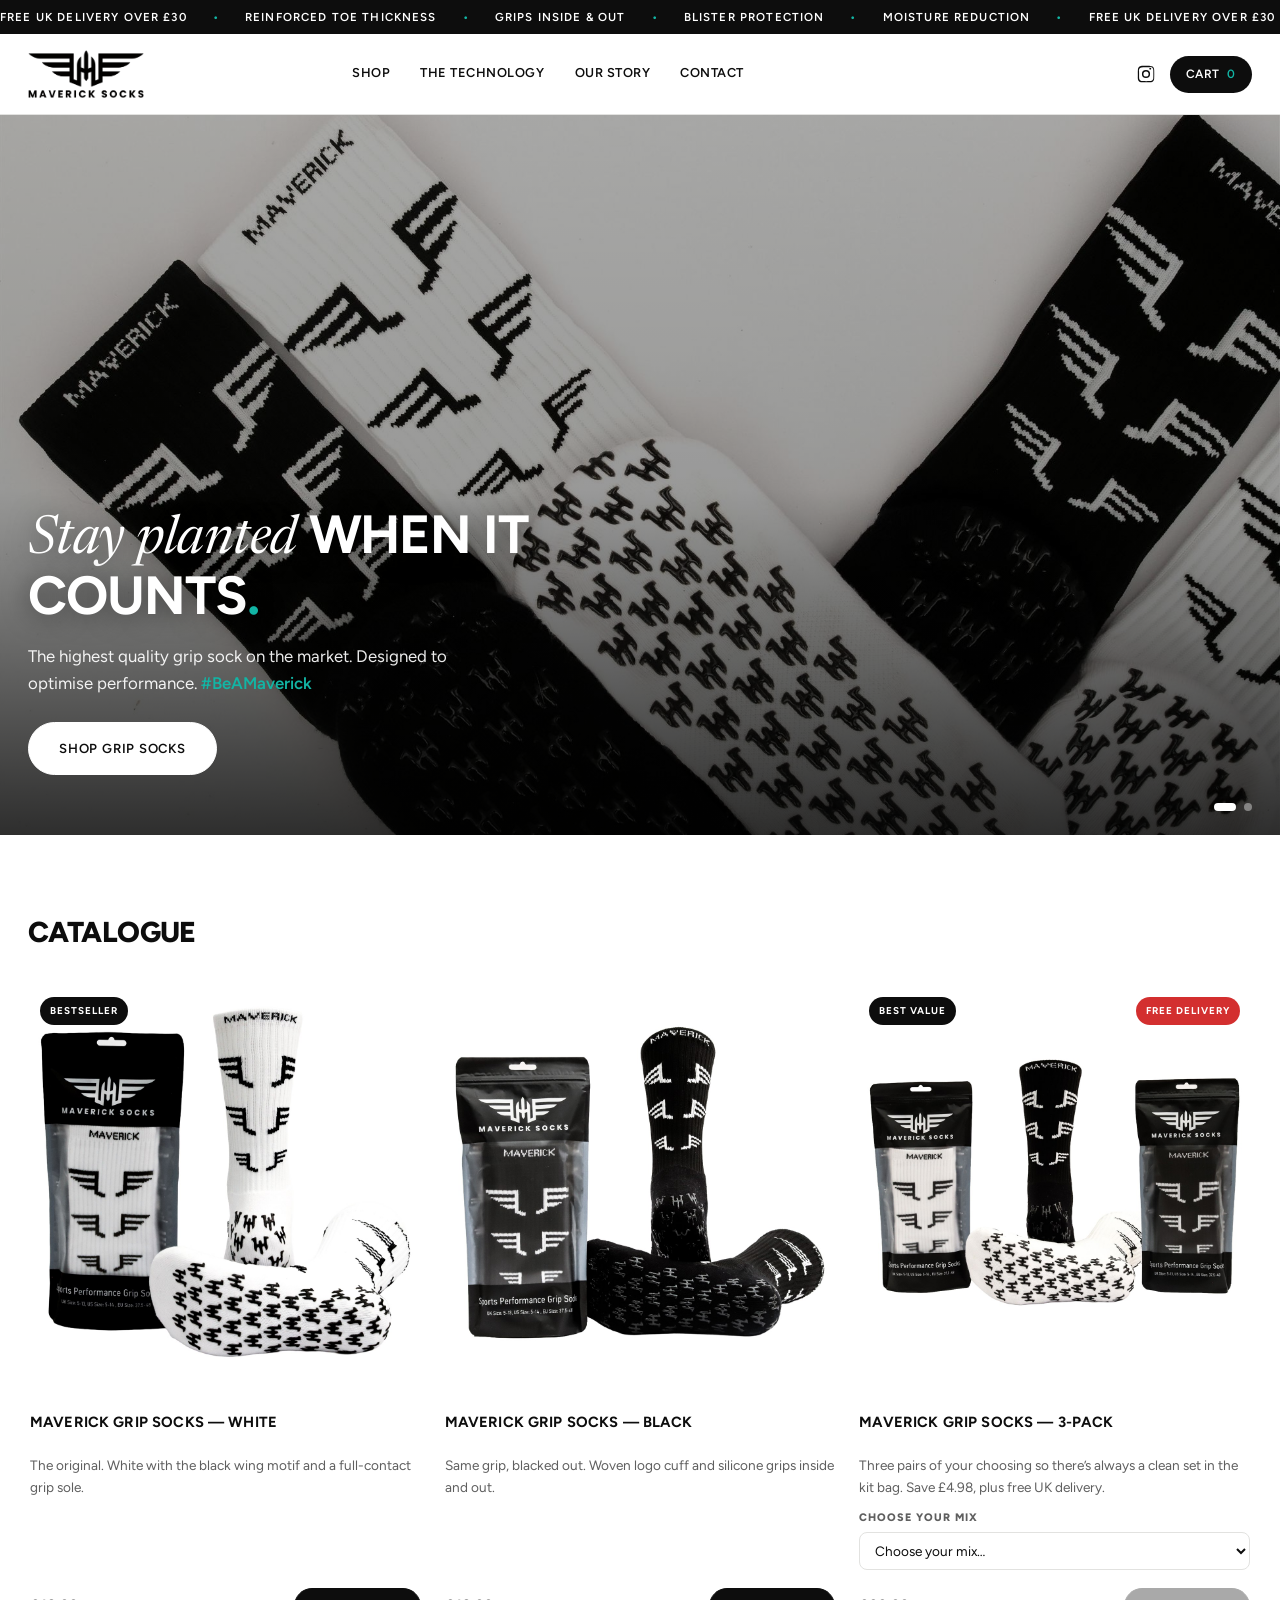
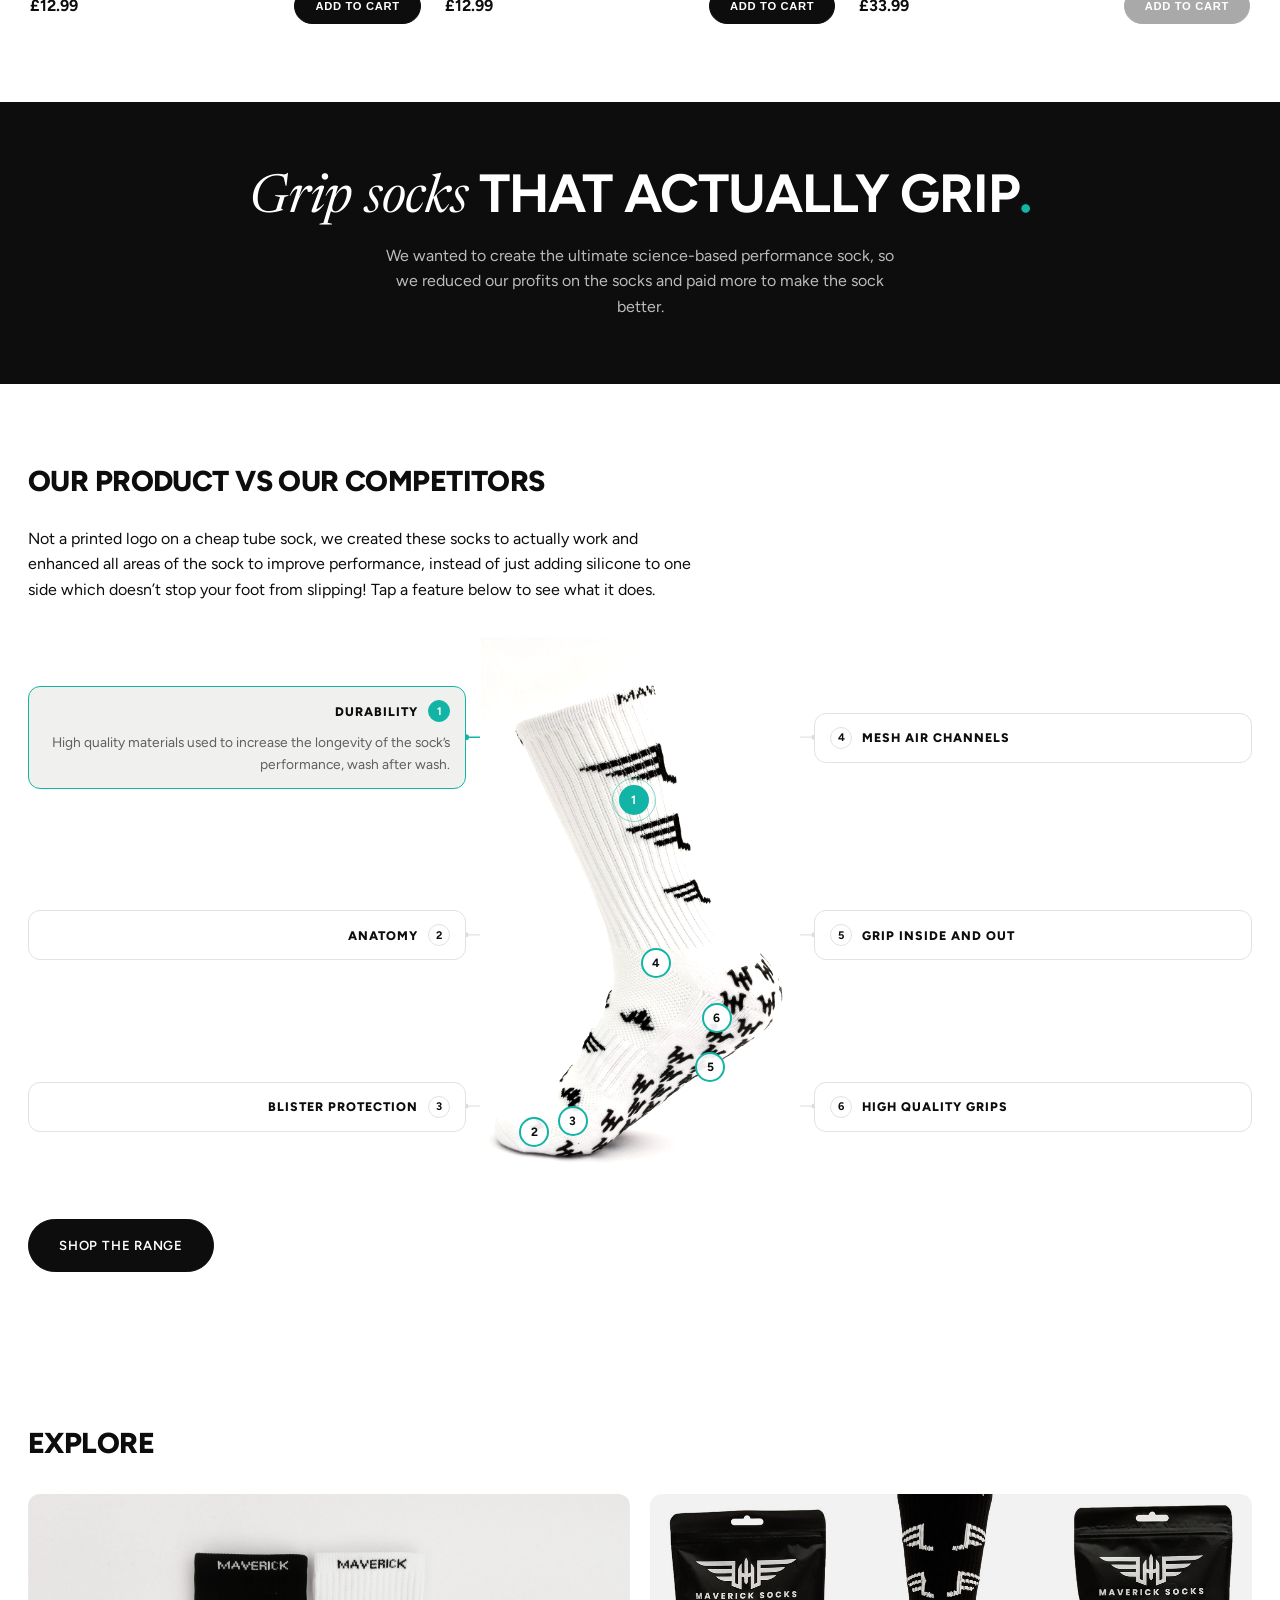
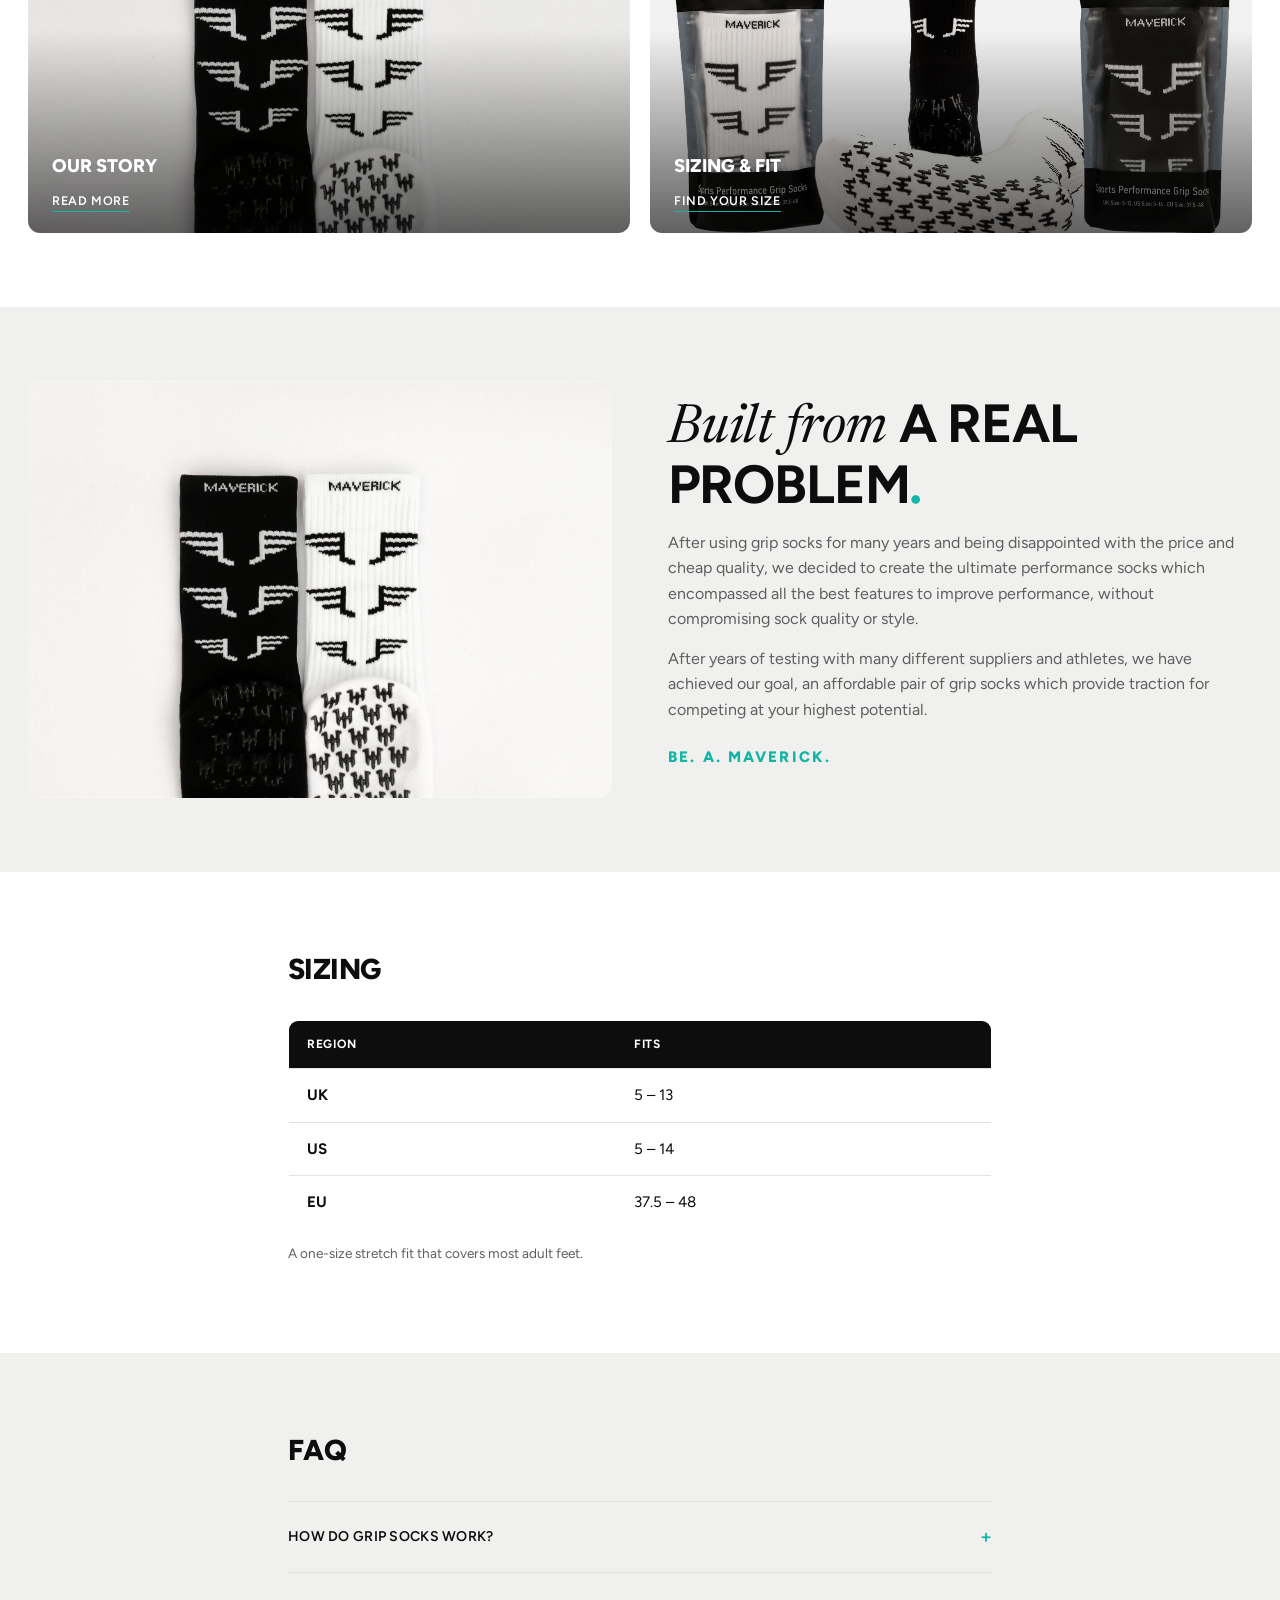
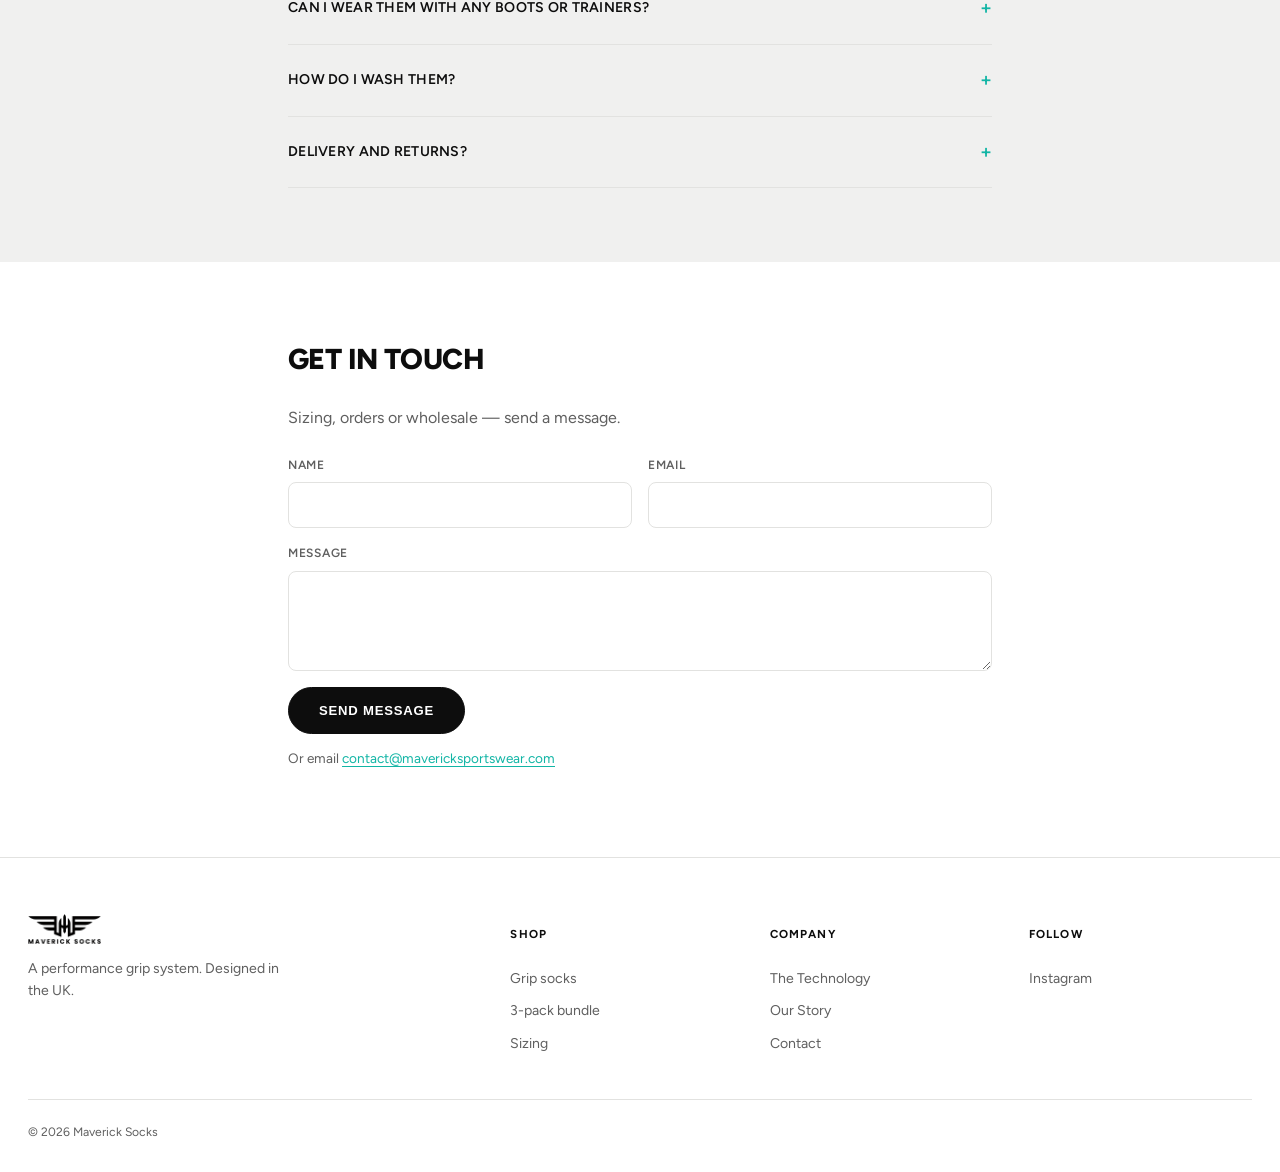
==== commit 206e80df: "Revert "Sizing to UK 8-12" This reverts commit cd6e8a546e1d9e4ccba3bb4dc0773afd0e96dbcc." ====
--- a/index.html
+++ b/index.html
@@ -4,7 +4,7 @@
   <meta charset="UTF-8" />
   <meta name="viewport" content="width=device-width, initial-scale=1.0" />
   <title>Maverick Socks — Performance Grip Socks</title>
-  <meta name="description" content="Maverick Socks — a performance grip system for football, futsal and court. Grip inside and out, mesh air channels, reinforced toe and sole. One-size fit, UK 8–12." />
+  <meta name="description" content="Maverick Socks — a performance grip system for football, futsal and court. Grip inside and out, mesh air channels, reinforced toe and sole. One-size fit, UK 5–13." />
   <meta name="theme-color" content="#ffffff" />
 
   <meta property="og:type" content="website" />
@@ -274,12 +274,12 @@
         <table class="size-table">
           <thead><tr><th>Region</th><th>Fits</th></tr></thead>
           <tbody>
-            <tr><td>UK</td><td>8 &ndash; 12</td></tr>
-            <tr><td>US</td><td>9 &ndash; 13</td></tr>
-            <tr><td>EU</td><td>42 &ndash; 47</td></tr>
+            <tr><td>UK</td><td>5 &ndash; 13</td></tr>
+            <tr><td>US</td><td>5 &ndash; 14</td></tr>
+            <tr><td>EU</td><td>37.5 &ndash; 48</td></tr>
           </tbody>
         </table>
-        <p class="fine">A one-size stretch fit covering UK 8&ndash;12.</p>
+        <p class="fine">A one-size stretch fit that covers most adult feet.</p>
       </div>
     </section>
 
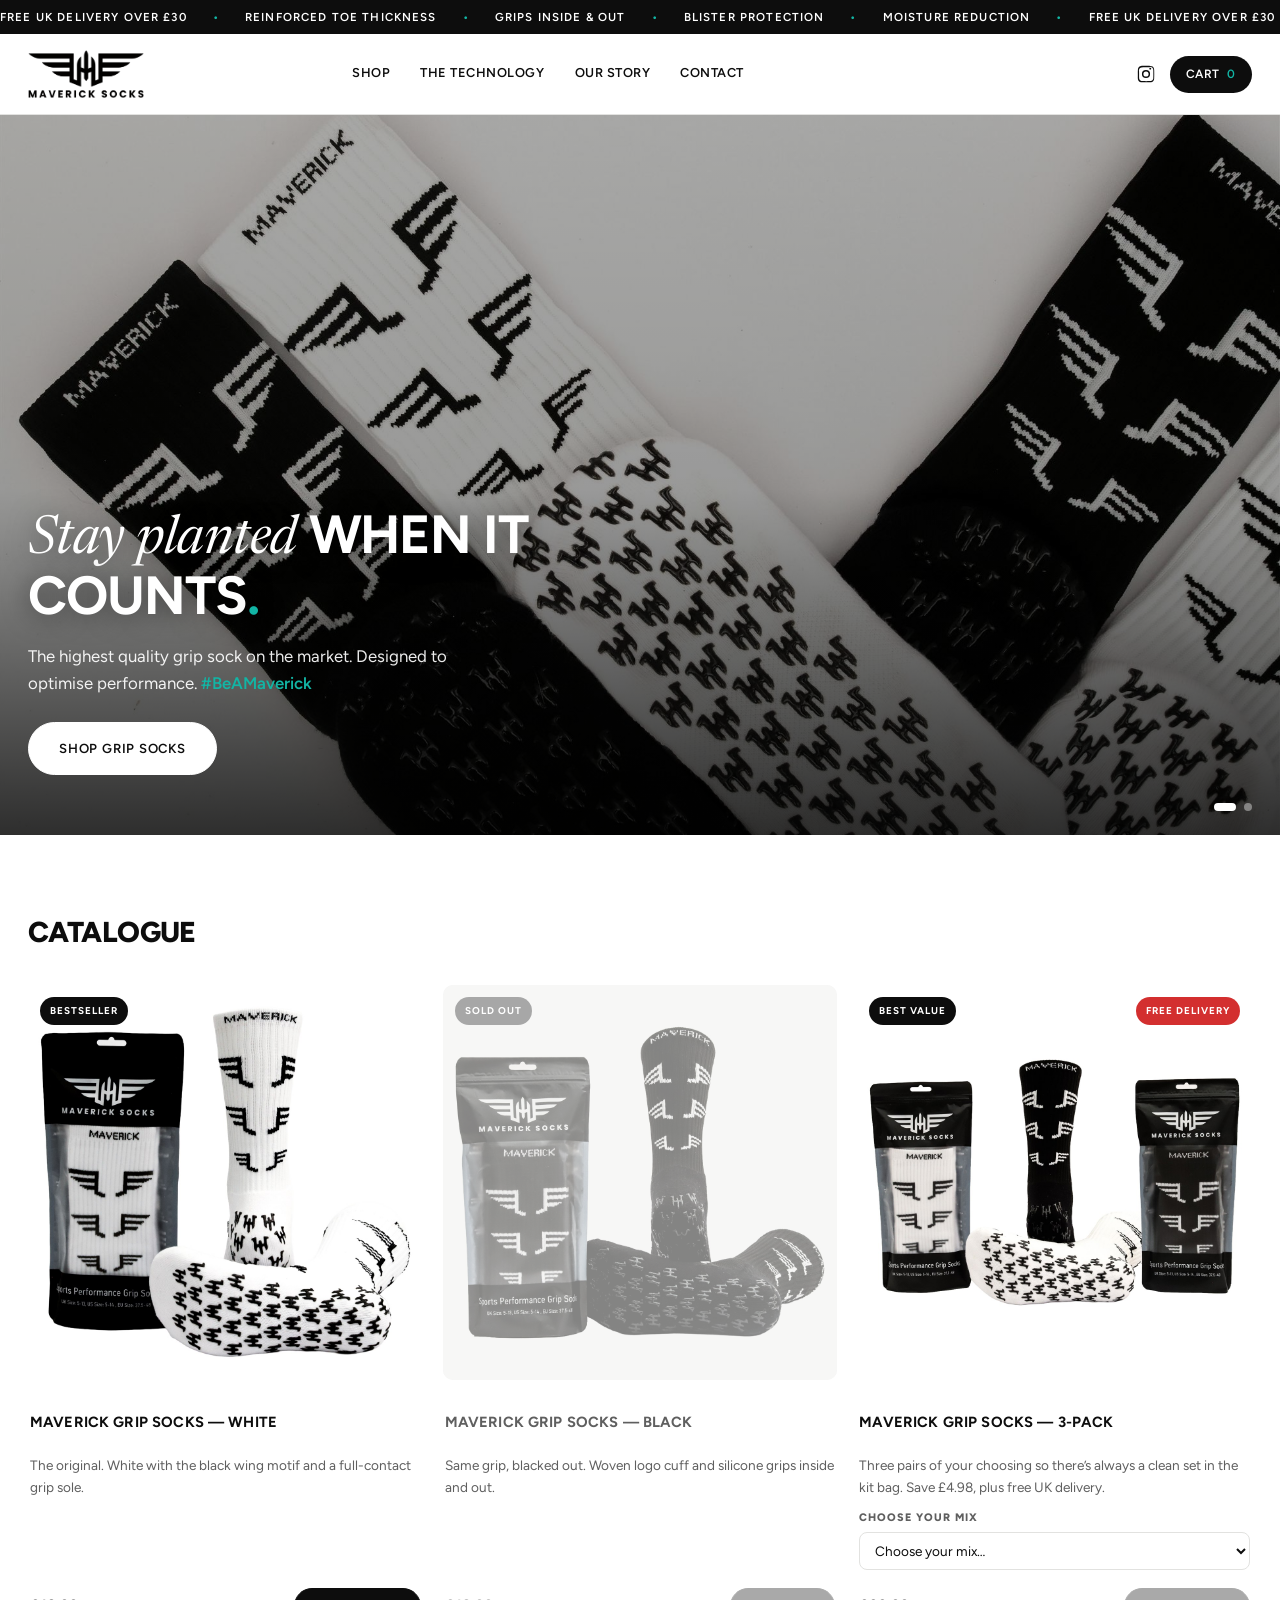
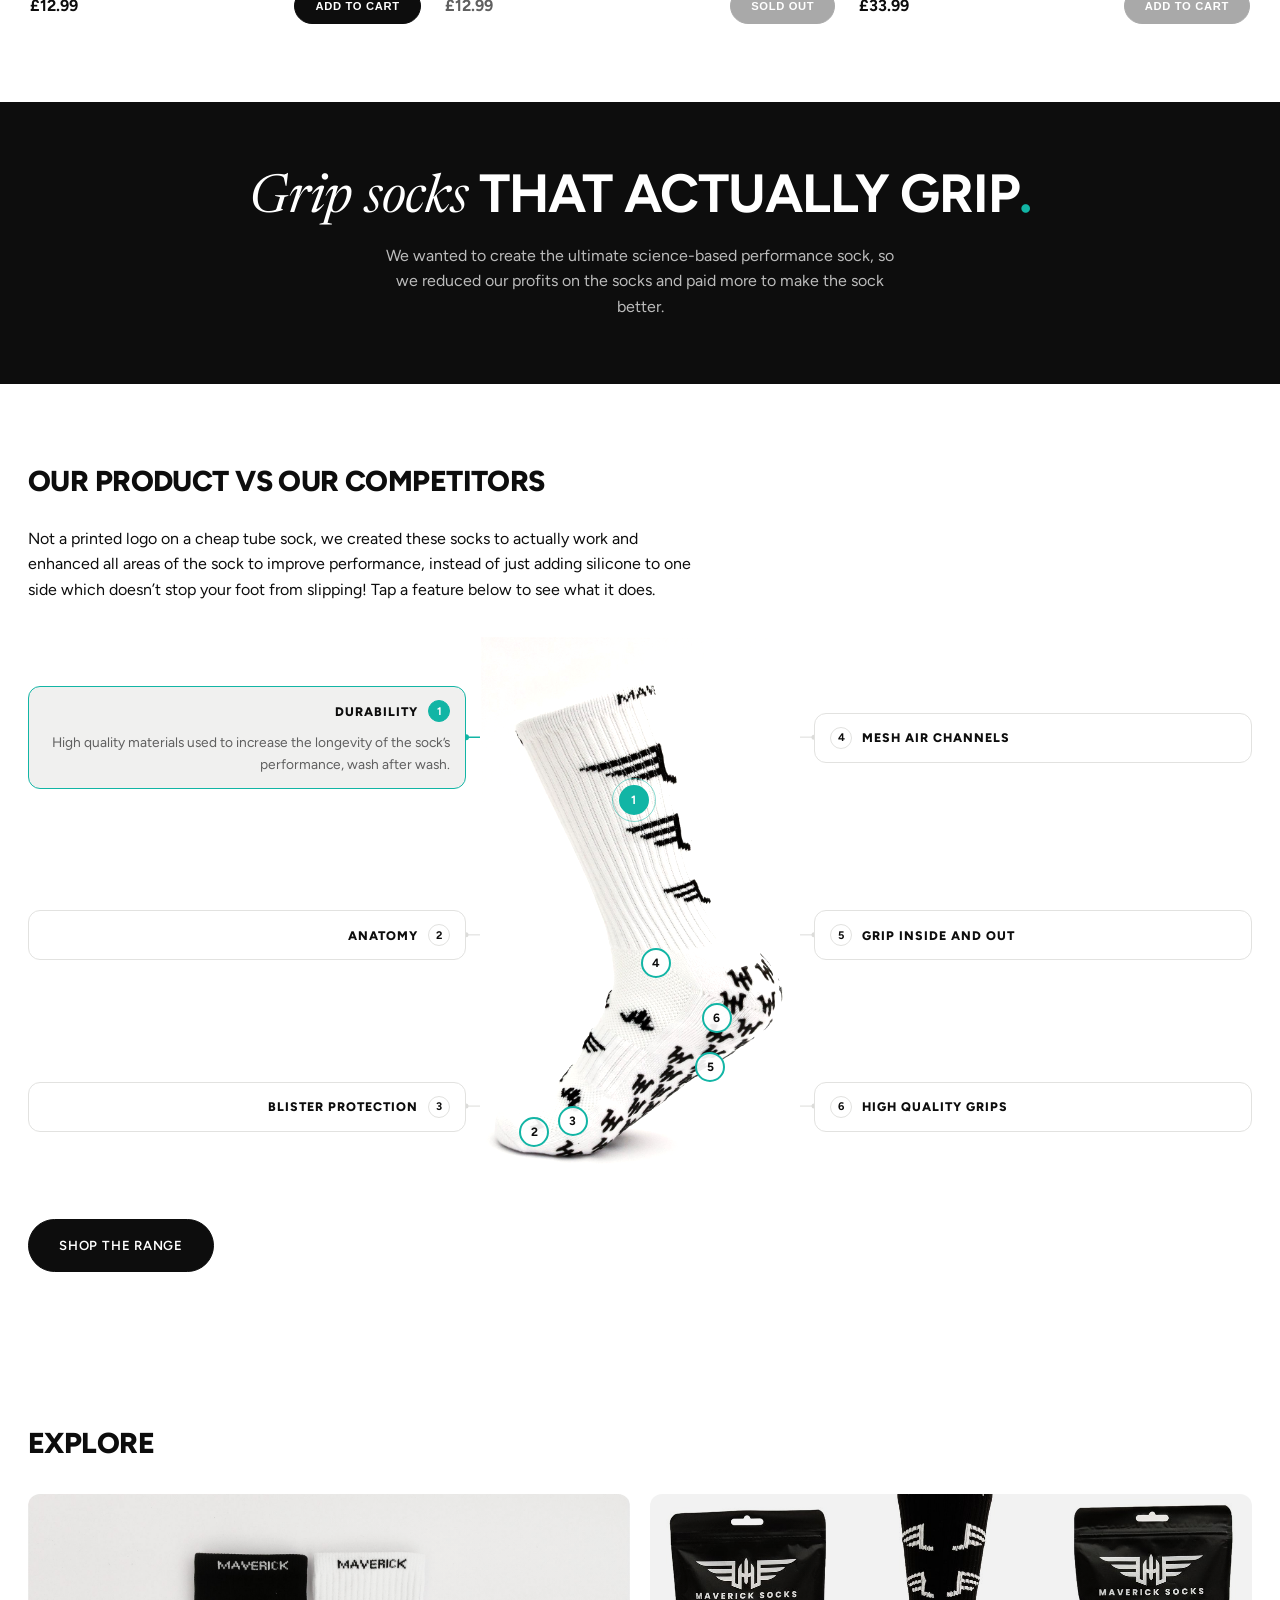
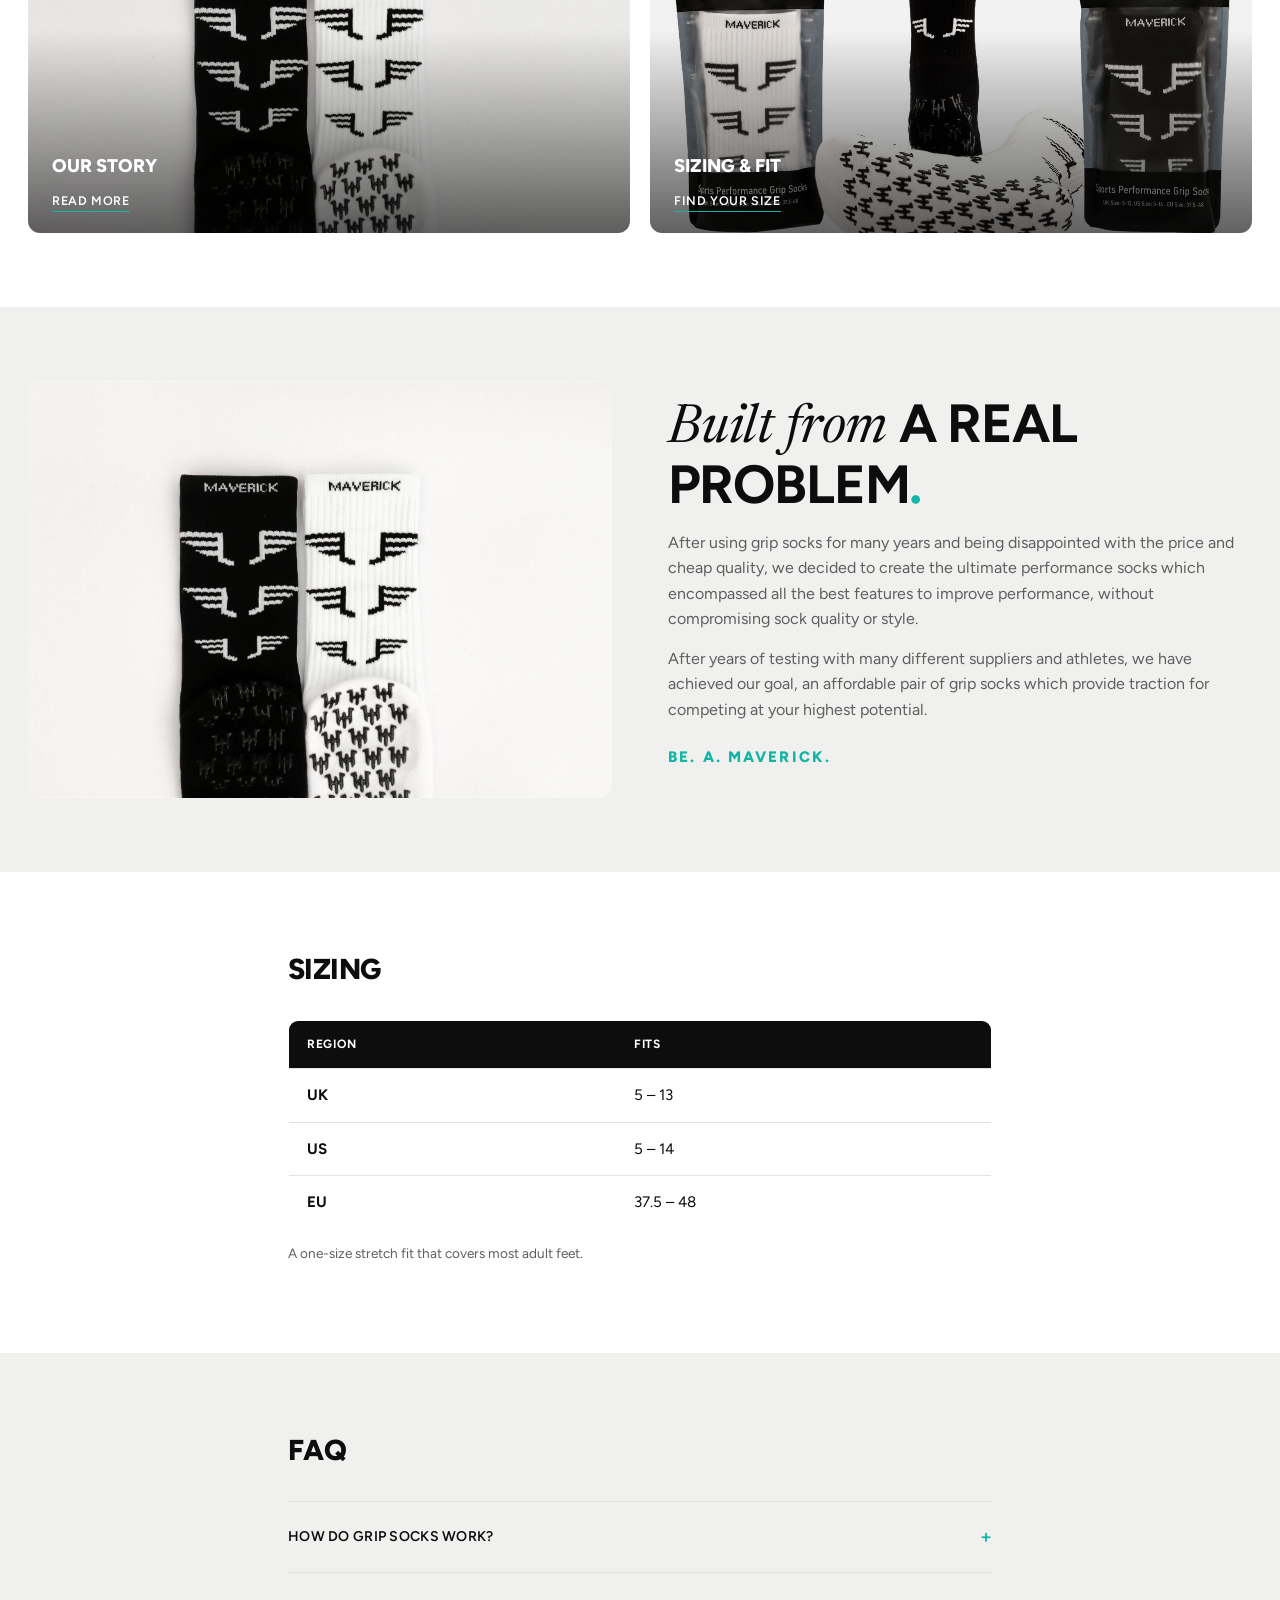
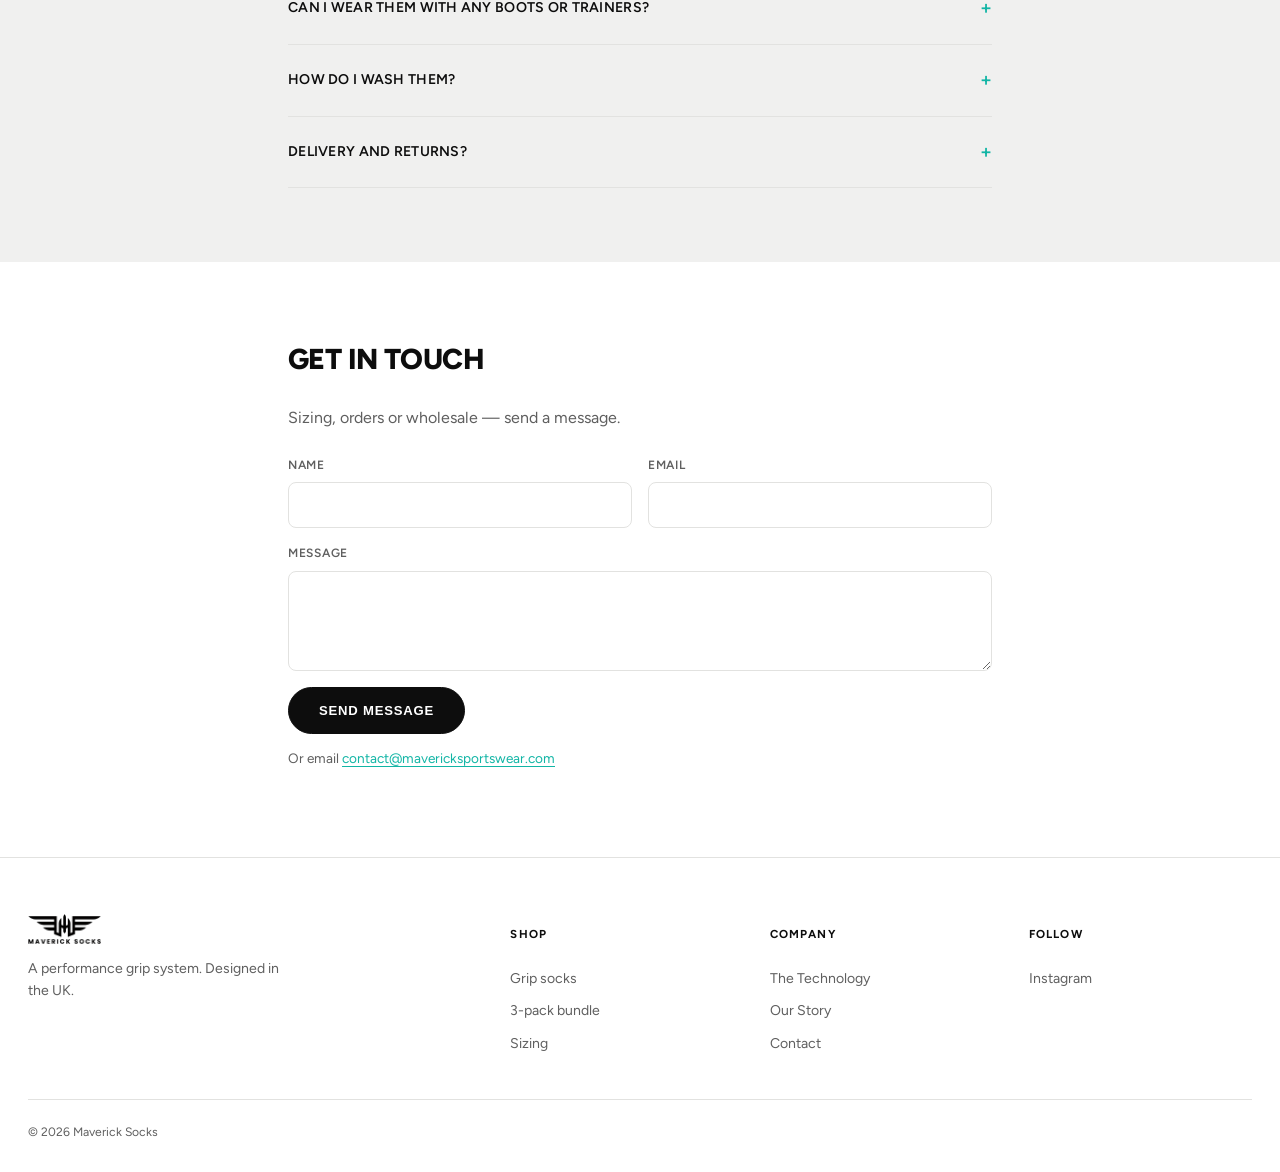
==== commit 87ab404c: "Mark black socks sold out Black is out of stock, so it is blocked in four places:  - Sold out badge " ====
--- a/index.html
+++ b/index.html
@@ -131,8 +131,9 @@
             </div>
           </article>
 
-          <article class="product-card">
+          <article class="product-card product-card--sold">
             <div class="product-media">
+              <span class="product-badge product-badge--sold">Sold out</span>
               <img src="assets/product-black.jpg?v=2" alt="Black Maverick grip socks with packaging and the grip sole" loading="lazy" width="600" height="600" />
             </div>
             <div class="product-body">
@@ -140,14 +141,16 @@
               <p class="product-blurb">Same grip, blacked out. Woven logo cuff and silicone grips inside and out.</p>
               <div class="product-foot">
                 <span class="product-price">&pound;12.99</span>
-                <button type="button" class="btn btn--dark buy-btn" data-add-to-cart
+                <!-- data-sold-out is the single marker: it disables the button here, and
+                     cart.js reads it to purge any saved basket still holding this item. -->
+                <button type="button" class="btn btn--dark buy-btn" data-add-to-cart disabled data-sold-out
                   data-item-id="mav-grip-black"
                   data-item-name="Maverick Grip Socks &mdash; Black"
                   data-item-price="12.99"
                   data-item-url="/"
                   data-item-description="Same grip, blacked out. Woven logo cuff and silicone grips inside and out."
                   data-item-image="https://mavericksportswear.com/assets/product-black.jpg"
-                  data-item-max-quantity="10">Add to cart</button>
+                  data-item-max-quantity="10">Sold out</button>
               </div>
             </div>
           </article>
@@ -170,9 +173,9 @@
               <select class="variant-select" id="packMix">
                 <option value="" selected disabled>Choose your mix&hellip;</option>
                 <option value="mav-grip-3pack-3w" data-name="Maverick Grip Socks &mdash; 3-Pack (3 White)">3 &times; White</option>
-                <option value="mav-grip-3pack-2w1b" data-name="Maverick Grip Socks &mdash; 3-Pack (2 White, 1 Black)">2 &times; White, 1 &times; Black</option>
-                <option value="mav-grip-3pack-1w2b" data-name="Maverick Grip Socks &mdash; 3-Pack (1 White, 2 Black)">1 &times; White, 2 &times; Black</option>
-                <option value="mav-grip-3pack-3b" data-name="Maverick Grip Socks &mdash; 3-Pack (3 Black)">3 &times; Black</option>
+                <option value="mav-grip-3pack-2w1b" data-name="Maverick Grip Socks &mdash; 3-Pack (2 White, 1 Black)" disabled data-sold-out>2 &times; White, 1 &times; Black &mdash; sold out</option>
+                <option value="mav-grip-3pack-1w2b" data-name="Maverick Grip Socks &mdash; 3-Pack (1 White, 2 Black)" disabled data-sold-out>1 &times; White, 2 &times; Black &mdash; sold out</option>
+                <option value="mav-grip-3pack-3b" data-name="Maverick Grip Socks &mdash; 3-Pack (3 Black)" disabled data-sold-out>3 &times; Black &mdash; sold out</option>
               </select>
 
               <div class="product-foot">
--- a/css/styles.css
+++ b/css/styles.css
@@ -186,6 +186,13 @@
 }
 /* Sits opposite "Best value" so the two flags never collide, even on a phone. */
 .product-badge--free { left: auto; right: 12px; background: var(--sale); }
+
+/* Muted grey, not the deal red — this is an absence, not an offer. */
+.product-badge--sold { background: var(--ink-dim); }
+.product-card--sold .product-media img { opacity: 0.45; }
+.product-card--sold:hover .product-media img { transform: none; }
+.product-card--sold .product-body h3,
+.product-card--sold .product-price { color: var(--ink-dim); }
 
 .product-body { padding: 16px 2px 0; display: flex; flex-direction: column; gap: 6px; flex: 1; }
 .product-body h3 { font-size: 0.92rem; font-weight: 700; text-transform: uppercase; letter-spacing: 0.01em; }
